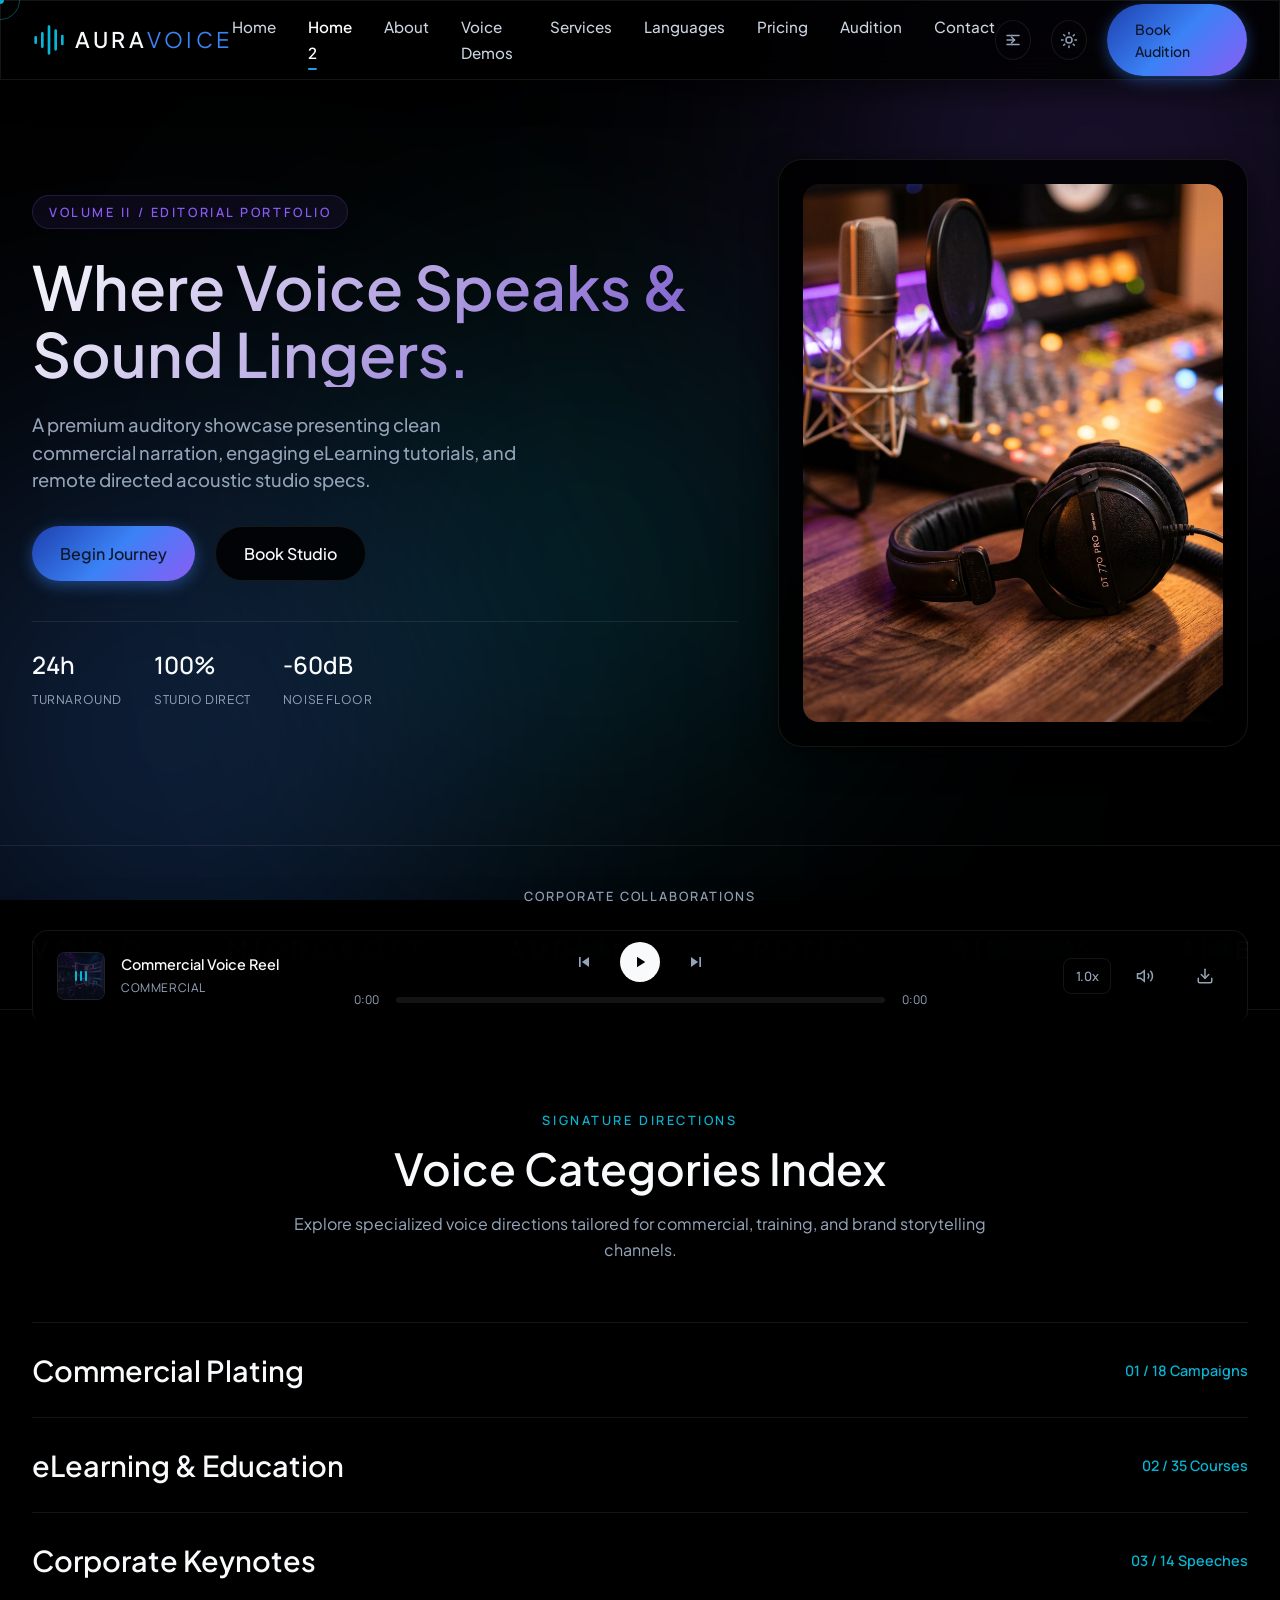
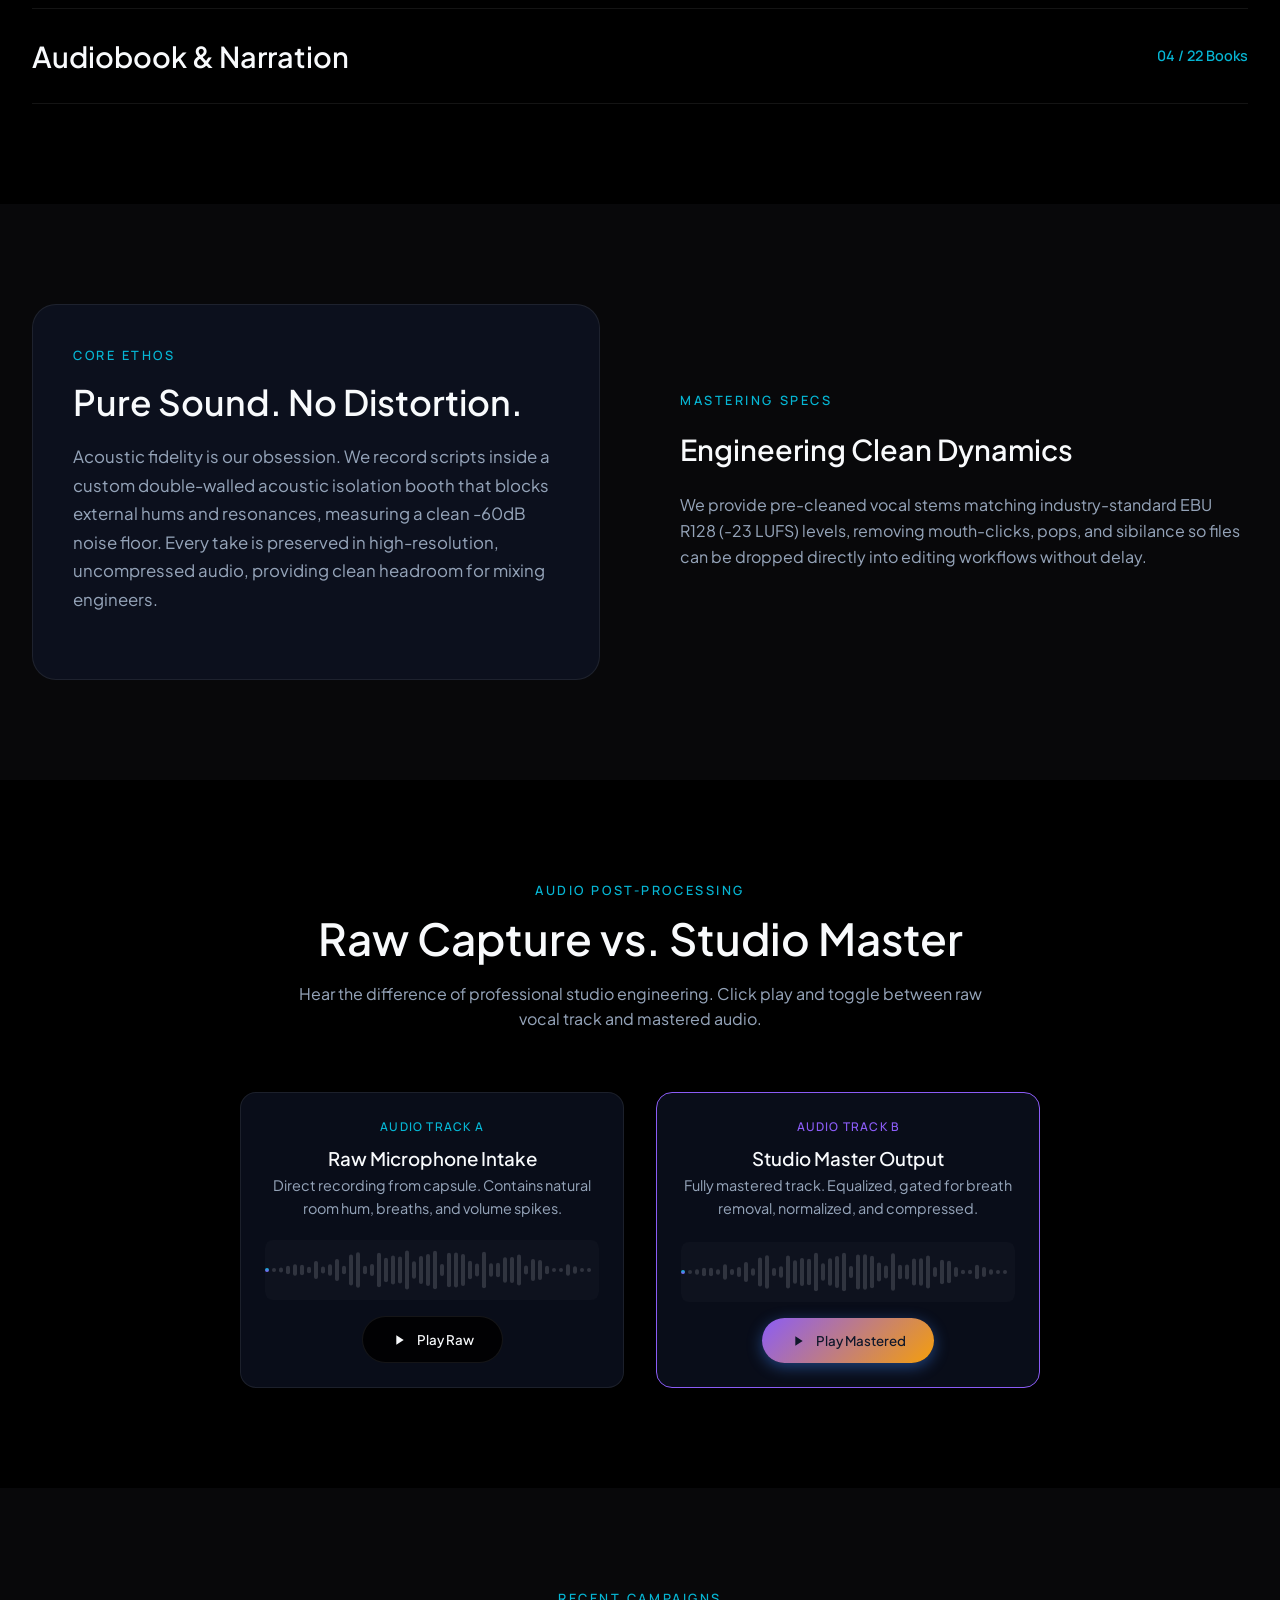
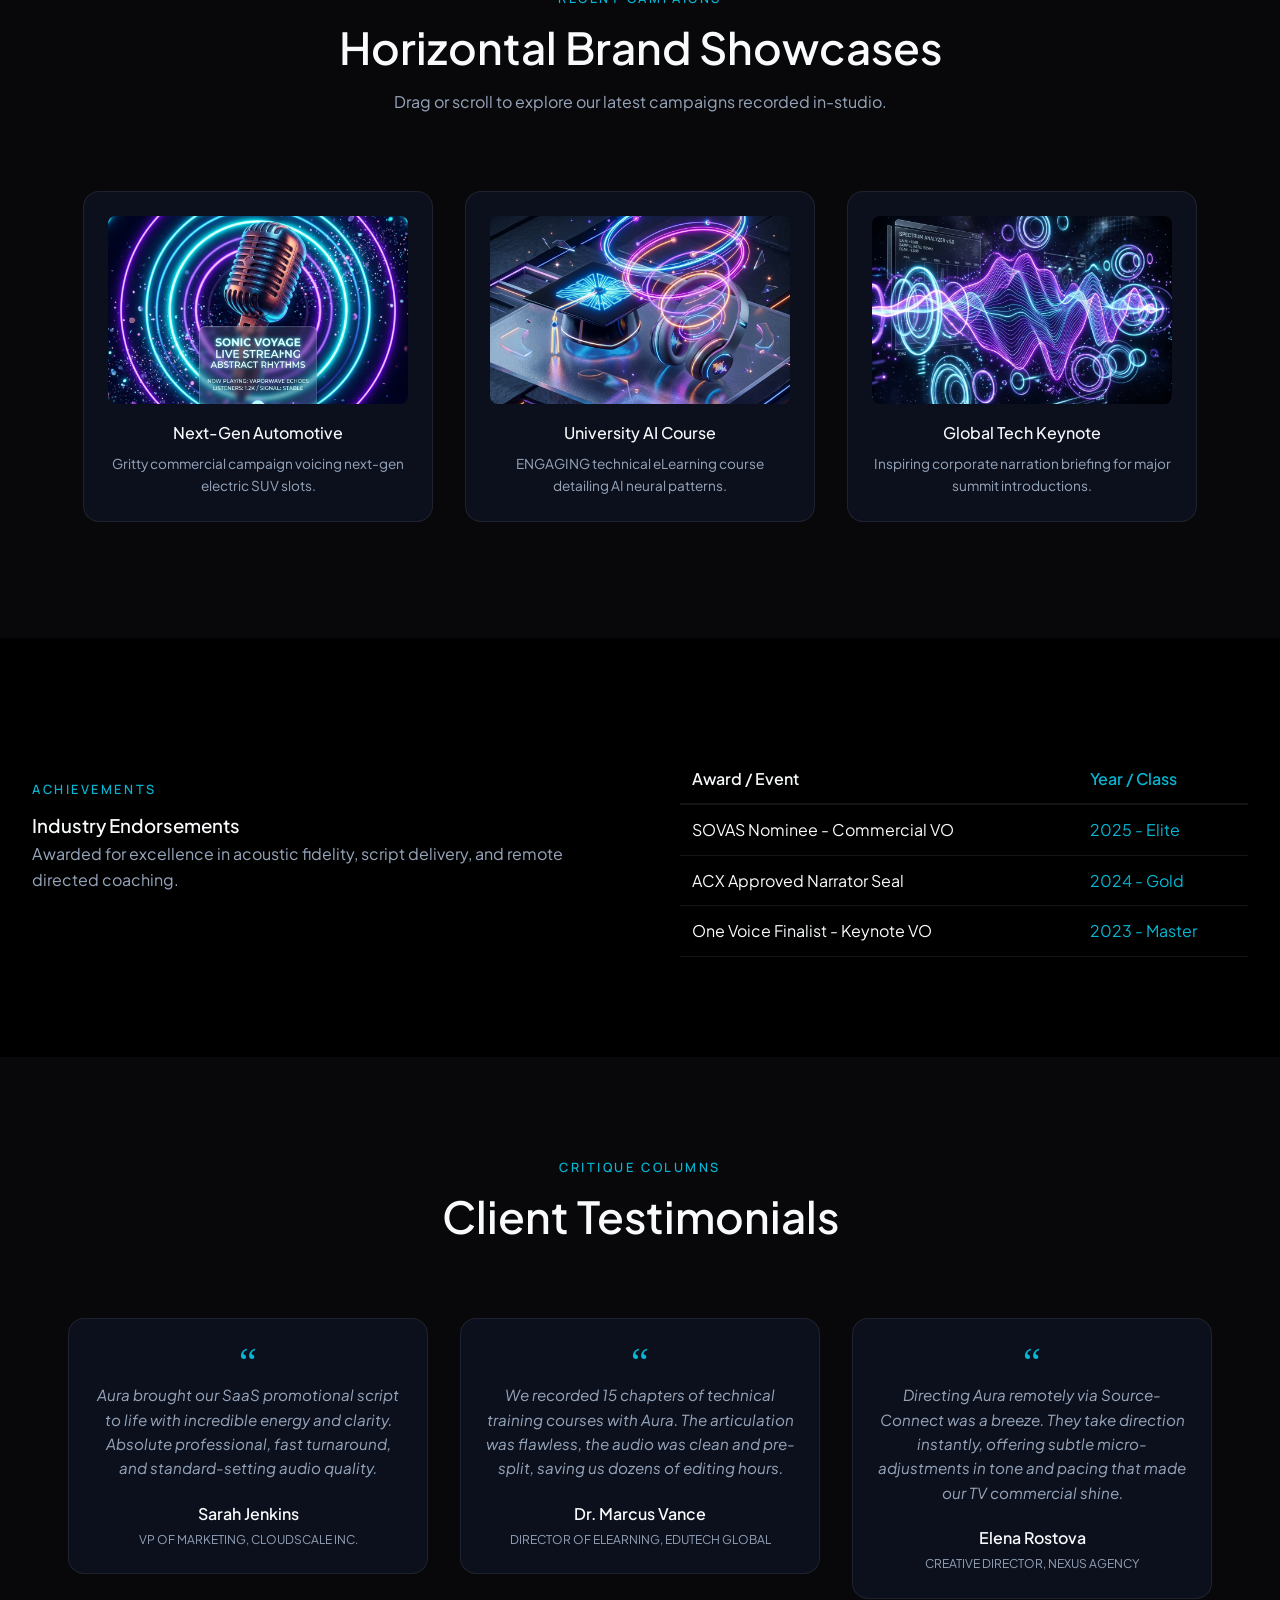
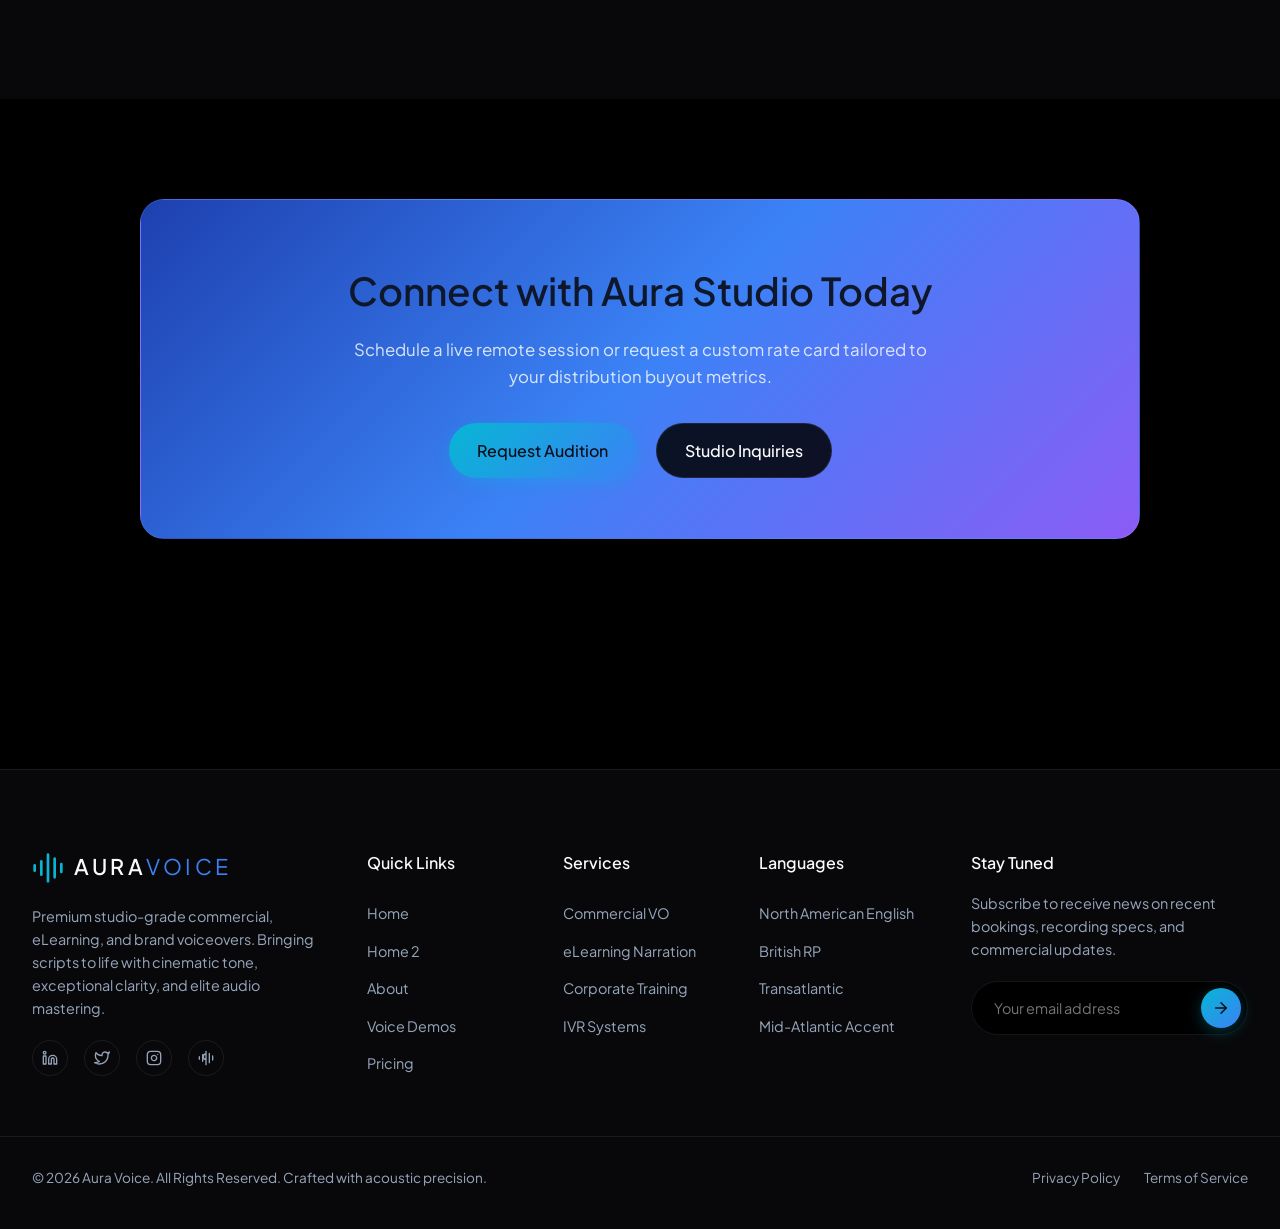
==== home-2.html @ 14d703e7 "Initial commit of Freelance Voiceover Artist website" ====
<!DOCTYPE html>
<html lang="en" data-theme="dark">

<head>
  <meta charset="UTF-8">
  <meta name="viewport" content="width=device-width, initial-scale=1.0">

  <!-- SEO Meta Tags -->
  <title>Aura Voice | Premium Voiceover Artist Portfolio (Commercial & eLearning)</title>
  <link rel="icon" type="image/png" href="favicon.png">
  <meta name="description"
    content="World-class premium voiceover portfolio of Aura Voice. Specializing in Commercial, Corporate Narration, eLearning, IVR, Explainer Videos, and Audiobooks. Studio-quality sound, fast delivery, and multiple accent capabilities.">
  <meta name="keywords"
    content="voiceover artist, commercial voice, elearning narration, corporate voiceover, audiobook reader, IVR voice, brand voice, voice actor, professional recording studio">

  <!-- Open Graph / Facebook -->
  <meta property="og:type" content="website">
  <meta property="og:title" content="Aura Voice | Premium Voiceover Artist Portfolio">
  <meta property="og:description"
    content="Discover world-class, studio-quality commercial and corporate voiceover narration. Fast turnaround, pristine acoustic delivery.">
  <meta property="og:image" content="assets/images/studio_mic.png">

  <!-- Twitter -->
  <meta property="twitter:card" content="summary_large_image">
  <meta property="twitter:title" content="Aura Voice | Premium Voiceover Artist Portfolio">
  <meta property="twitter:description"
    content="Discover world-class, studio-quality commercial and corporate voiceover narration. Fast turnaround, pristine acoustic delivery.">
  <meta property="twitter:image" content="assets/images/studio_mic.png">

  <!-- Google Fonts -->
  <link rel="preconnect" href="https://fonts.googleapis.com">
  <link rel="preconnect" href="https://fonts.gstatic.com" crossorigin>
  <link
    href="https://fonts.googleapis.com/css2?family=Plus+Jakarta+Sans:ital,wght@0,300;0,400;0,500;0,600;1,400&family=Manrope:wght@300;400;500;600&display=swap"
    rel="stylesheet">

  <!-- Stylesheets -->
  <link rel="stylesheet" href="css/main.css">
  <link rel="stylesheet" href="css/components.css">
  <link rel="stylesheet" href="css/views/home.css">
  <link rel="stylesheet" href="css/views/about.css">
  <link rel="stylesheet" href="css/views/demos.css">
  <link rel="stylesheet" href="css/views/services.css">
  <link rel="stylesheet" href="css/views/languages.css">
  <link rel="stylesheet" href="css/views/pricing.css">
  <link rel="stylesheet" href="css/views/audition.css">
  <link rel="stylesheet" href="css/views/contact.css">
</head>

<body>

  <!-- Custom Cursor -->
  <div class="custom-cursor" id="custom-cursor"></div>
  <div class="custom-cursor-glow" id="custom-cursor-glow"></div>

  <!-- Soundwave Loader Screen -->
  <div class="loading-screen" id="loading-screen">
    <div class="loader-content">
      <div class="loader-mic">
        <svg xmlns="http://www.w3.org/2000/svg" viewBox="0 0 24 24" fill="none" stroke="currentColor" stroke-width="1.5"
          stroke-linecap="round" stroke-linejoin="round">
          <path d="M12 2a3 3 0 0 0-3 3v7a3 3 0 0 0 6 0V5a3 3 0 0 0-3-3Z" />
          <path d="M19 10v1a7 7 0 0 1-14 0v-1" />
          <line x1="12" x2="12" y1="19" y2="22" />
        </svg>
      </div>
      <div class="loader-wave">
        <span class="bar"></span>
        <span class="bar"></span>
        <span class="bar"></span>
        <span class="bar"></span>
        <span class="bar"></span>
        <span class="bar"></span>
        <span class="bar"></span>
      </div>
      <p class="loader-text">Aura Voice Production</p>
    </div>
  </div>

  <!-- Background Decorative Aurora Blobs -->
  <div class="bg-blobs">
    <div class="blob blob-1"></div>
    <div class="blob blob-2"></div>
    <div class="blob blob-3"></div>
  </div>

  <!-- Global Header Navigation -->
  <header class="global-header frosted" id="global-header">
    <div class="nav-container">
      <a href="#home" class="brand-logo" id="brand-logo" aria-label="Aura Voice Home">
        <span class="logo-icon">
          <svg viewBox="0 0 24 24" fill="none" stroke="currentColor" stroke-width="2" stroke-linecap="round"
            stroke-linejoin="round">
            <path d="M12 2v20M17 5v14M22 9v6M7 7v10M2 10v4" />
          </svg>
        </span>
        <span class="logo-text">AURA<span>VOICE</span></span>
      </a>

      <!-- Desktop Nav Menu -->
      <nav class="desktop-nav" aria-label="Main Navigation">
        <ul class="nav-list">
          <li><a href="#home" class="nav-link" data-link="home">Home</a></li>
          <li><a href="#home2" class="nav-link active" data-link="home2">Home 2</a></li>
          <li><a href="#about" class="nav-link" data-link="about">About</a></li>
          <li><a href="#demos" class="nav-link" data-link="demos">Voice Demos</a></li>
          <li><a href="#services" class="nav-link" data-link="services">Services</a></li>
          <li><a href="#languages" class="nav-link" data-link="languages">Languages</a></li>
          <li><a href="#pricing" class="nav-link" data-link="pricing">Pricing</a></li>
          <li><a href="#audition" class="nav-link" data-link="audition">Audition</a></li>
          <li><a href="#contact" class="nav-link" data-link="contact">Contact</a></li>
        </ul>
      </nav>

      <!-- Nav Right Controls -->
      <div class="nav-controls">
        <!-- RTL Toggle -->
        <button class="rtl-toggle-btn" id="rtl-toggle-btn" aria-label="Toggle text direction">
          <svg class="rtl-icon-ltr" xmlns="http://www.w3.org/2000/svg" viewBox="0 0 24 24" fill="none" stroke="currentColor" stroke-width="2" stroke-linecap="round" stroke-linejoin="round">
            <path d="M4 6h16M4 12h10M4 18h16" />
            <polyline points="10 8 14 12 10 16" />
          </svg>
          <svg class="rtl-icon-rtl" xmlns="http://www.w3.org/2000/svg" viewBox="0 0 24 24" fill="none" stroke="currentColor" stroke-width="2" stroke-linecap="round" stroke-linejoin="round">
            <path d="M20 6H4M20 12H10M20 18H4" />
            <polyline points="14 8 10 12 14 16" />
          </svg>
        </button>

        <!-- Theme Toggle -->
        <button class="theme-toggle-btn" id="theme-toggle-btn" aria-label="Toggle light and dark mode">
          <svg class="sun-icon" xmlns="http://www.w3.org/2000/svg" viewBox="0 0 24 24" fill="none" stroke="currentColor"
            stroke-width="2" stroke-linecap="round" stroke-linejoin="round">
            <circle cx="12" cy="12" r="4" />
            <path
              d="M12 2v2M12 20v2M4.93 4.93l1.41 1.41M17.66 17.66l1.41 1.41M2 12h2M20 12h2M6.34 17.66l-1.41 1.41M19.07 4.93l-1.41 1.41" />
          </svg>
          <svg class="moon-icon" xmlns="http://www.w3.org/2000/svg" viewBox="0 0 24 24" fill="none"
            stroke="currentColor" stroke-width="2" stroke-linecap="round" stroke-linejoin="round">
            <path d="M12 3a6 6 0 0 0 9 9 9 9 0 1 1-9-9Z" />
          </svg>
        </button>

        <!-- CTA Audition Button -->
        <a href="#audition" class="btn btn-primary btn-nav-cta">Book Audition</a>

        <!-- Hamburger Icon -->
        <button class="hamburger-menu" id="hamburger-menu" aria-label="Open mobile menu" aria-expanded="false"
          aria-controls="mobile-drawer">
          <span class="hamburger-line line-top"></span>
          <span class="hamburger-line line-mid"></span>
          <span class="hamburger-line line-bot"></span>
        </button>
      </div>
    </div>
  </header>

  <!-- Mobile Drawer Menu -->
  <div class="mobile-drawer frosted" id="mobile-drawer" role="dialog" aria-modal="true" aria-label="Mobile Navigation">
    <div class="drawer-header">
      <a href="#home" class="brand-logo mobile-logo">
        <span class="logo-icon">
          <svg viewBox="0 0 24 24" fill="none" stroke="currentColor" stroke-width="2" stroke-linecap="round"
            stroke-linejoin="round">
            <path d="M12 2v20M17 5v14M22 9v6M7 7v10M2 10v4" />
          </svg>
        </span>
        <span class="logo-text">AURA<span>VOICE</span></span>
      </a>
      <button class="drawer-close" id="drawer-close" aria-label="Close mobile menu">
        <svg xmlns="http://www.w3.org/2000/svg" viewBox="0 0 24 24" fill="none" stroke="currentColor" stroke-width="2"
          stroke-linecap="round" stroke-linejoin="round">
          <line x1="18" y1="6" x2="6" y2="18" />
          <line x1="6" y1="6" x2="18" y2="18" />
        </svg>
      </button>
    </div>
    <nav class="mobile-nav" aria-label="Mobile Main Navigation">
      <ul class="mobile-nav-list">
        <li><a href="#home" class="mobile-nav-link" data-link="home">Home</a></li>
        <li><a href="#home2" class="mobile-nav-link active" data-link="home2">Home 2</a></li>
        <li><a href="#about" class="mobile-nav-link" data-link="about">About</a></li>
        <li><a href="#demos" class="mobile-nav-link" data-link="demos">Voice Demos</a></li>
        <li><a href="#services" class="mobile-nav-link" data-link="services">Services</a></li>
        <li><a href="#languages" class="mobile-nav-link" data-link="languages">Languages & Accents</a></li>
        <li><a href="#pricing" class="mobile-nav-link" data-link="pricing">Pricing</a></li>
        <li><a href="#audition" class="mobile-nav-link" data-link="audition">Audition Request</a></li>
        <li><a href="#contact" class="mobile-nav-link" data-link="contact">Contact</a></li>
      </ul>
    </nav>
    <div class="drawer-footer">
      <a href="#audition" class="btn btn-primary w-full text-center">Request Free Audition</a>
      <div class="drawer-socials">
        <a href="#" aria-label="LinkedIn"><svg viewBox="0 0 24 24" fill="none" stroke="currentColor" stroke-width="2"
            class="social-icon">
            <path d="M16 8a6 6 0 0 1 6 6v7h-4v-7a2 2 0 0 0-2-2 2 2 0 0 0-2 2v7h-4v-7a6 6 0 0 1 6-6z" />
            <rect x="2" y="9" width="4" height="12" />
            <circle cx="4" cy="4" r="2" />
          </svg></a>
        <a href="#" aria-label="Twitter"><svg viewBox="0 0 24 24" fill="none" stroke="currentColor" stroke-width="2"
            class="social-icon">
            <path
              d="M23 3a10.9 10.9 0 0 1-3.14 1.53 4.48 4.48 0 0 0-7.86 3v1A10.66 10.66 0 0 1 3 4s-4 9 5 13a11.64 11.64 0 0 1-7 2c9 5 20 0 20-11.5a4.5 4.5 0 0 0-.08-.83A7.72 7.72 0 0 0 23 3z" />
          </svg></a>
        <a href="#" aria-label="Instagram"><svg viewBox="0 0 24 24" fill="none" stroke="currentColor" stroke-width="2"
            class="social-icon">
            <rect x="2" y="2" width="20" height="20" rx="5" ry="5" />
            <path d="M16 11.37A4 4 0 1 1 12.63 8 4 4 0 0 1 16 11.37z" />
            <line x1="17.5" y1="6.5" x2="17.51" y2="6.5" />
          </svg></a>
      </div>
    </div>
  </div>

  <!-- SPA Core Main Container (Views injected here) -->
  <main id="app-view" class="view-transition-container"></main>

  <!-- Global Footer -->
  <footer class="global-footer">
    <div class="footer-container">

      <!-- Footer Brand Info -->
      <div class="footer-brand">
        <a href="#home" class="brand-logo footer-logo">
          <span class="logo-icon">
            <svg viewBox="0 0 24 24" fill="none" stroke="currentColor" stroke-width="2" stroke-linecap="round"
              stroke-linejoin="round">
              <path d="M12 2v20M17 5v14M22 9v6M7 7v10M2 10v4" />
            </svg>
          </span>
          <span class="logo-text">AURA<span>VOICE</span></span>
        </a>
        <p class="footer-desc">Premium studio-grade commercial, eLearning, and brand voiceovers. Bringing scripts to
          life with cinematic tone, exceptional clarity, and elite audio mastering.</p>

        <!-- Socials -->
        <div class="footer-socials">
          <a href="#" aria-label="LinkedIn" class="social-link">
            <svg viewBox="0 0 24 24" fill="none" stroke="currentColor" stroke-width="2" stroke-linecap="round"
              stroke-linejoin="round">
              <path d="M16 8a6 6 0 0 1 6 6v7h-4v-7a2 2 0 0 0-2-2 2 2 0 0 0-2 2v7h-4v-7a6 6 0 0 1 6-6z" />
              <rect x="2" y="9" width="4" height="12" />
              <circle cx="4" cy="4" r="2" />
            </svg>
          </a>
          <a href="#" aria-label="Twitter" class="social-link">
            <svg viewBox="0 0 24 24" fill="none" stroke="currentColor" stroke-width="2" stroke-linecap="round"
              stroke-linejoin="round">
              <path
                d="M23 3a10.9 10.9 0 0 1-3.14 1.53 4.48 4.48 0 0 0-7.86 3v1A10.66 10.66 0 0 1 3 4s-4 9 5 13a11.64 11.64 0 0 1-7 2c9 5 20 0 20-11.5a4.5 4.5 0 0 0-.08-.83A7.72 7.72 0 0 0 23 3z" />
            </svg>
          </a>
          <a href="#" aria-label="Instagram" class="social-link">
            <svg viewBox="0 0 24 24" fill="none" stroke="currentColor" stroke-width="2" stroke-linecap="round"
              stroke-linejoin="round">
              <rect x="2" y="2" width="20" height="20" rx="5" ry="5" />
              <path d="M16 11.37A4 4 0 1 1 12.63 8 4 4 0 0 1 16 11.37z" />
              <line x1="17.5" y1="6.5" x2="17.51" y2="6.5" />
            </svg>
          </a>
          <a href="#" aria-label="SoundCloud" class="social-link">
            <svg viewBox="0 0 24 24" fill="none" stroke="currentColor" stroke-width="2" stroke-linecap="round"
              stroke-linejoin="round">
              <path d="M12 2v20M17 5v14M22 9v6M7 7v10M2 10v4M12 6c-2 0-4 1.5-4 4s2 4 4 4" />
            </svg>
          </a>
        </div>
      </div>

      <!-- Links Grid -->
      <div class="footer-links-grid">
        <div class="footer-col">
          <h3>Quick Links</h3>
          <ul>
            <li><a href="#home">Home</a></li>
            <li><a href="#home2">Home 2</a></li>
            <li><a href="#about">About</a></li>
            <li><a href="#demos">Voice Demos</a></li>
            <li><a href="#pricing">Pricing</a></li>
          </ul>
        </div>
        <div class="footer-col">
          <h3>Services</h3>
          <ul>
            <li><a href="#services">Commercial VO</a></li>
            <li><a href="#services">eLearning Narration</a></li>
            <li><a href="#services">Corporate Training</a></li>
            <li><a href="#services">IVR Systems</a></li>
          </ul>
        </div>
        <div class="footer-col">
          <h3>Languages</h3>
          <ul>
            <li><a href="#languages">North American English</a></li>
            <li><a href="#languages">British RP</a></li>
            <li><a href="#languages">Transatlantic</a></li>
            <li><a href="#languages">Mid-Atlantic Accent</a></li>
          </ul>
        </div>
      </div>

      <!-- Footer Newsletter -->
      <div class="footer-newsletter">
        <h3>Stay Tuned</h3>
        <p>Subscribe to receive news on recent bookings, recording specs, and commercial updates.</p>
        <form class="newsletter-form" id="newsletter-form" novalidate>
          <div class="form-group-inline">
            <input type="email" placeholder="Your email address" aria-label="Email address" required>
            <button type="submit" class="btn btn-accent btn-icon" aria-label="Subscribe">
              <svg viewBox="0 0 24 24" fill="none" stroke="currentColor" stroke-width="2" stroke-linecap="round"
                stroke-linejoin="round" class="btn-arrow">
                <line x1="5" y1="12" x2="19" y2="12" />
                <polyline points="12 5 19 12 12 19" />
              </svg>
            </button>
          </div>
          <span class="validation-message" id="newsletter-validation"></span>
        </form>
      </div>
    </div>

    <!-- Footer Copyright -->
    <div class="footer-bottom">
      <p>&copy; 2026 Aura Voice. All Rights Reserved. Crafted with acoustic precision.</p>
      <div class="footer-bottom-links">
        <a href="#">Privacy Policy</a>
        <a href="#">Terms of Service</a>
      </div>
    </div>
  </footer>

  <!-- Persistent Global Audio Player -->
  <div class="global-audio-player frosted" id="global-audio-player">

    <!-- Left: Track Details -->
    <div class="player-track-info">
      <div class="player-cover">
        <img id="player-track-image" src="assets/images/studio_mic.png" alt="Cover Art">
        <div class="sound-wave-mini playing" id="player-mini-wave">
          <span></span><span></span><span></span>
        </div>
      </div>
      <div class="player-metadata">
        <h4 id="player-track-title">Commercial Voice Reel</h4>
        <p id="player-track-category">Commercial</p>
      </div>
    </div>

    <!-- Center: Playback Controls & Wave Visualizer -->
    <div class="player-controls-container">
      <div class="player-action-buttons">
        <button id="player-btn-prev" class="btn-player-icon" aria-label="Previous Demo">
          <svg viewBox="0 0 24 24" fill="currentColor">
            <path d="M6 6h2v12H6zm3.5 6l8.5 6V6z" />
          </svg>
        </button>
        <button id="player-btn-play" class="btn-player-play" aria-label="Play">
          <svg class="play-svg" viewBox="0 0 24 24" fill="currentColor">
            <path d="M8 5v14l11-7z" />
          </svg>
          <svg class="pause-svg hidden" viewBox="0 0 24 24" fill="currentColor">
            <path d="M6 19h4V5H6v14zm8-14v14h4V5h-4z" />
          </svg>
        </button>
        <button id="player-btn-next" class="btn-player-icon" aria-label="Next Demo">
          <svg viewBox="0 0 24 24" fill="currentColor">
            <path d="M6 18l8.5-6L6 6v12zM16 6v12h2V6h-2z" />
          </svg>
        </button>
      </div>

      <!-- Audio Progress and Real-time Frequency Spectrum Visualizer -->
      <div class="player-progress-area">
        <span class="player-time" id="player-time-current">0:00</span>
        <div class="player-timeline" id="player-timeline">
          <div class="player-progress-bar" id="player-progress-bar">
            <div class="player-progress-handle"></div>
          </div>
          <!-- Canvas Web Audio Spectrum Visualizer background overlay -->
          <canvas class="player-analyzer-canvas" id="player-analyzer-canvas"></canvas>
        </div>
        <span class="player-time" id="player-time-duration">0:00</span>
      </div>
    </div>

    <!-- Right: Options (Speed, Volume, Download) -->
    <div class="player-options-container">

      <!-- Speed selector -->
      <div class="player-speed-control">
        <button id="player-speed-btn" class="player-opt-btn" aria-label="Playback speed">1.0x</button>
        <div class="player-speed-dropdown frosted hidden" id="player-speed-dropdown">
          <button data-speed="0.75">0.75x</button>
          <button data-speed="1.0" class="active">1.0x</button>
          <button data-speed="1.25">1.25x</button>
          <button data-speed="1.5">1.5x</button>
          <button data-speed="2.0">2.0x</button>
        </div>
      </div>

      <!-- Volume -->
      <div class="player-volume-control">
        <button id="player-volume-btn" class="player-opt-btn" aria-label="Mute/Unmute">
          <svg class="vol-icon-high" viewBox="0 0 24 24" fill="none" stroke="currentColor" stroke-width="2">
            <polygon points="11 5 6 9 2 9 2 15 6 15 11 19 11 5" />
            <path d="M19.07 4.93a10 10 0 0 1 0 14.14M15.54 8.46a5 5 0 0 1 0 7.07" />
          </svg>
          <svg class="vol-icon-mute hidden" viewBox="0 0 24 24" fill="none" stroke="currentColor" stroke-width="2">
            <polygon points="11 5 6 9 2 9 2 15 6 15 11 19 11 5" />
            <line x1="23" y1="9" x2="17" y2="15" />
            <line x1="17" y1="9" x2="23" y2="15" />
          </svg>
        </button>
        <div class="player-volume-slider-wrapper">
          <input type="range" id="player-volume-slider" min="0" max="1" step="0.05" value="0.8"
            aria-label="Volume slider">
        </div>
      </div>

      <!-- Download button -->
      <a href="#" id="player-download-btn" class="player-opt-btn" download aria-label="Download current demo">
        <svg viewBox="0 0 24 24" fill="none" stroke="currentColor" stroke-width="2" stroke-linecap="round"
          stroke-linejoin="round">
          <path d="M21 15v4a2 2 0 0 1-2 2H5a2 2 0 0 1-2-2v-4" />
          <polyline points="7 10 12 15 17 10" />
          <line x1="12" y1="15" x2="12" y2="3" />
        </svg>
      </a>
    </div>

  </div>

  <!-- Audio Node (Hidden HTML5 Audio element) -->
  <audio id="global-html5-audio" preload="auto"></audio>

  <!-- Floating Scroll to Top Button -->
  <button class="scroll-top-btn" id="scroll-top-btn" aria-label="Scroll to top">
    <svg xmlns="http://www.w3.org/2000/svg" viewBox="0 0 24 24" fill="none" stroke="currentColor" stroke-width="2.5" stroke-linecap="round" stroke-linejoin="round">
      <polyline points="18 15 12 9 6 15"></polyline>
    </svg>
  </button>

  <!-- Notification Popup (for form submission, actions) -->
  <div class="notification-toast frosted" id="notification-toast">
    <div class="toast-content">
      <div class="toast-icon">
        <svg viewBox="0 0 24 24" fill="none" stroke="currentColor" stroke-width="2">
          <polyline points="20 6 9 17 4 12" />
        </svg>
      </div>
      <p class="toast-message">Success message here</p>
    </div>
  </div>

  <!-- App Core JavaScripts -->
  <script src="js/data.js"></script>
  <script src="js/audio.js"></script>
  <script src="js/views.js"></script>
  <script src="js/router.js"></script>
  <script src="js/app.js"></script>
</body>

</html>
---- css/main.css ----
/* 
  =========================================
  GLOBAL DESIGN SYSTEM & STYLES (css/main.css)
  =========================================
*/

/* --- Theme Variables --- */
:root {
  /* Fonts */
  --font-primary: 'Plus Jakarta Sans', sans-serif;
  --font-secondary: 'Manrope', sans-serif;

  /* Font Weights (Exact limits <= 600) */
  --weight-h1: 580;
  --weight-h2: 560;
  --weight-h3: 540;
  --weight-h4-h6: 500;
  --weight-paragraph: 420;
  --weight-lead: 480;
  --weight-button: 520;
  --weight-nav: 480;
  --weight-bold: 550;

  /* Shared Light Mode Theme */
  --bg-primary: #f8fafc;
  --bg-secondary: #f1f5f9;
  --text-primary: #0f172a;
  --text-secondary: #475569;
  --border-color: rgba(15, 23, 42, 0.08);
  --card-bg: rgba(255, 255, 255, 0.7);
  --glass-bg: rgba(255, 255, 255, 0.75);
  --glass-border: rgba(255, 255, 255, 0.4);
  --glass-shadow: 0 8px 32px 0 rgba(31, 38, 135, 0.06);
  --glow-opacity: 0.15;
  --text-inverse: #f8fafc;

  /* Colors (Harmonious premium HSL/HEX Palette) */
  --primary-midnight: #0b0f19;
  --primary-blue: #3b82f6;
  --primary-purple: #8b5cf6;
  
  --accent-cyan: #06b6d4;
  --accent-yellow: #f59e0b;
  --accent-emerald: #10b981;

  /* Gradients */
  --grad-aurora: linear-gradient(135deg, #0b0f19 0%, #3b82f6 50%, #8b5cf6 100%);
  --grad-electric: linear-gradient(135deg, #06b6d4 0%, #3b82f6 100%);
  --grad-royal: linear-gradient(135deg, #8b5cf6 0%, #f59e0b 100%);
  --grad-emerald: linear-gradient(135deg, #10b981 0%, #06b6d4 100%);
  
  /* Core Dimensions */
  --header-height: 80px;
  --player-height: 90px;
  --radius-sm: 8px;
  --radius-md: 16px;
  --radius-lg: 24px;
  --radius-full: 9999px;
  --transition-smooth: all 0.4s cubic-bezier(0.16, 1, 0.3, 1);
  --transition-bounce: all 0.5s cubic-bezier(0.34, 1.56, 0.64, 1);
}

/* --- Theme Switch Override for Dark Mode --- */
[data-theme="dark"] {
  --bg-primary: #000000;
  --bg-secondary: #08080a;
  --text-primary: #f8fafc;
  --text-secondary: #94a3b8;
  --border-color: rgba(248, 250, 252, 0.08);
  --card-bg: rgba(15, 23, 42, 0.6);
  --glass-bg: rgba(0, 0, 0, 0.85);
  --glass-border: rgba(248, 250, 252, 0.08);
  --glass-shadow: 0 8px 32px 0 rgba(0, 0, 0, 0.6);
  --glow-opacity: 0.25;
  --text-inverse: #0f172a;
  --grad-aurora: linear-gradient(135deg, #1e40af 0%, #3b82f6 50%, #8b5cf6 100%);
}

/* --- Base Reset --- */
*, *::before, *::after {
  box-sizing: border-box;
  margin: 0;
  padding: 0;
}

html {
  scroll-behavior: smooth;
  font-family: var(--font-primary);
  font-size: 16px;
  -webkit-font-smoothing: antialiased;
  -moz-osx-font-smoothing: grayscale;
}

body {
  background-color: var(--bg-primary);
  color: var(--text-primary);
  min-height: 100vh;
  overflow-x: hidden;
  position: relative;
  transition: background-color 0.5s ease, color 0.5s ease;
  line-height: 1.6;
}

/* --- Typography Mapping (Strict weights <= 600) --- */
h1 {
  font-weight: var(--weight-h1);
}
h2 {
  font-weight: var(--weight-h2);
}
h3 {
  font-weight: var(--weight-h3);
}
h4, h5, h6 {
  font-weight: var(--weight-h4-h6);
}
p {
  font-weight: var(--weight-paragraph);
}
.hero-lead, .lead, p.quote {
  font-weight: var(--weight-lead);
}
.btn, button {
  font-weight: var(--weight-button);
}
.nav-link, .mobile-nav-link {
  font-weight: var(--weight-nav);
}
strong, b {
  font-weight: var(--weight-bold);
}


/* --- Scrollbar Customization --- */
::-webkit-scrollbar {
  width: 8px;
}
::-webkit-scrollbar-track {
  background: var(--bg-primary);
}
::-webkit-scrollbar-thumb {
  background: var(--border-color);
  border-radius: var(--radius-full);
}
::-webkit-scrollbar-thumb:hover {
  background: var(--primary-blue);
}

/* --- Custom Cursor --- */
.custom-cursor {
  width: 8px;
  height: 8px;
  background-color: var(--accent-cyan);
  border-radius: 50%;
  position: fixed;
  transform: translate(-50%, -50%);
  pointer-events: none;
  z-index: 99999;
  transition: width 0.2s, height 0.2s, background-color 0.2s;
  mix-blend-mode: difference;
}
.custom-cursor-glow {
  width: 40px;
  height: 40px;
  border: 1px solid rgba(6, 182, 212, 0.4);
  border-radius: 50%;
  position: fixed;
  transform: translate(-50%, -50%);
  pointer-events: none;
  z-index: 99998;
  transition: transform 0.1s ease-out, width 0.3s, height 0.3s, border-color 0.3s;
}

/* Cursor Hover states */
body.cursor-hover .custom-cursor {
  width: 24px;
  height: 24px;
  background-color: var(--primary-purple);
  mix-blend-mode: normal;
  opacity: 0.6;
}
body.cursor-hover .custom-cursor-glow {
  width: 60px;
  height: 60px;
  border-color: rgba(139, 92, 246, 0.6);
}

/* Disable custom cursor on touch devices */
@media (max-width: 1024px) {
  .custom-cursor, .custom-cursor-glow {
    display: none;
  }
}

/* --- Loading Screen --- */
.loading-screen {
  position: fixed;
  top: 0;
  left: 0;
  width: 100%;
  height: 100%;
  background-color: #090a0f;
  z-index: 999999;
  display: flex;
  justify-content: center;
  align-items: center;
  transition: opacity 0.6s ease, transform 0.6s ease;
}
.loading-screen.fade-out {
  opacity: 0;
  pointer-events: none;
  transform: scale(1.05);
}
.loader-content {
  display: flex;
  flex-direction: column;
  align-items: center;
}
.loader-mic {
  width: 60px;
  height: 60px;
  color: var(--accent-cyan);
  margin-bottom: 24px;
  animation: pulse-glow 2s infinite ease-in-out;
}
.loader-mic svg {
  width: 100%;
  height: 100%;
}
.loader-wave {
  display: flex;
  align-items: center;
  gap: 6px;
  height: 40px;
  margin-bottom: 16px;
}
.loader-wave .bar {
  width: 4px;
  height: 8px;
  background: linear-gradient(to top, var(--primary-blue), var(--accent-cyan));
  border-radius: var(--radius-full);
  animation: audio-bounce 1.2s infinite ease-in-out;
}
.loader-wave .bar:nth-child(2) { animation-delay: 0.15s; }
.loader-wave .bar:nth-child(3) { animation-delay: 0.3s; }
.loader-wave .bar:nth-child(4) { animation-delay: 0.45s; }
.loader-wave .bar:nth-child(5) { animation-delay: 0.3s; }
.loader-wave .bar:nth-child(6) { animation-delay: 0.15s; }
.loader-wave .bar:nth-child(7) { animation-delay: 0s; }

.loader-text {
  font-family: var(--font-secondary);
  color: #94a3b8;
  font-size: 0.875rem;
  letter-spacing: 0.3em;
  text-transform: uppercase;
}

/* --- Decorative Aurora Background Blobs --- */
.bg-blobs {
  position: fixed;
  width: 100%;
  height: 100%;
  top: 0;
  left: 0;
  pointer-events: none;
  z-index: -1;
  overflow: hidden;
}
.blob {
  position: absolute;
  border-radius: 50%;
  filter: blur(140px);
  opacity: var(--glow-opacity);
  transition: opacity 0.5s ease;
  mix-blend-mode: screen;
}
.blob-1 {
  width: 500px;
  height: 500px;
  background: var(--primary-purple);
  top: -10%;
  right: -5%;
  animation: float-blob-1 25s infinite alternate ease-in-out;
}
.blob-2 {
  width: 600px;
  height: 600px;
  background: var(--primary-blue);
  bottom: -15%;
  left: -10%;
  animation: float-blob-2 30s infinite alternate ease-in-out;
}
.blob-3 {
  width: 400px;
  height: 400px;
  background: var(--accent-cyan);
  top: 40%;
  left: 30%;
  animation: float-blob-3 20s infinite alternate ease-in-out;
}

/* --- Global Header (Navigation) --- */
.global-header {
  position: fixed;
  top: 0;
  left: 0;
  width: 100%;
  height: var(--header-height);
  z-index: 1000;
  transition: var(--transition-smooth), background-color 0.5s ease;
  border-bottom: 1px solid var(--border-color);
}
.global-header.scrolled {
  height: 70px;
  background-color: var(--glass-bg);
  backdrop-filter: blur(20px);
  -webkit-backdrop-filter: blur(20px);
  box-shadow: var(--glass-shadow);
}
.nav-container {
  max-width: 1400px;
  height: 100%;
  margin: 0 auto;
  padding: 0 32px;
  display: flex;
  justify-content: space-between;
  align-items: center;
}

/* Brand Logo */
.brand-logo {
  display: flex;
  align-items: center;
  gap: 10px;
  text-decoration: none;
  color: var(--text-primary);
  font-family: var(--font-primary);
  font-weight: var(--weight-bold);
  font-size: 1.35rem;
  letter-spacing: 0.15em;
  transition: var(--transition-smooth);
}
.logo-icon {
  width: 32px;
  height: 32px;
  color: var(--accent-cyan);
  display: flex;
  align-items: center;
  justify-content: center;
  transition: var(--transition-bounce);
}
.brand-logo:hover .logo-icon {
  transform: scale(1.1) rotate(5deg);
  color: var(--primary-purple);
}
.logo-text span {
  color: var(--primary-blue);
  font-weight: 400;
}

/* Desktop Links */
.desktop-nav {
  display: flex;
  align-items: center;
}
.nav-list {
  display: flex;
  list-style: none;
  gap: 32px;
}
.nav-link {
  text-decoration: none;
  color: var(--text-secondary);
  font-size: 0.95rem;
  font-weight: var(--weight-nav);
  position: relative;
  padding: 8px 0;
  transition: var(--transition-smooth);
}
.nav-link:hover {
  color: var(--text-primary);
}
.nav-link::after {
  content: '';
  position: absolute;
  bottom: 0;
  left: 0;
  width: 0;
  height: 2px;
  background: var(--grad-electric);
  transition: var(--transition-smooth);
  border-radius: var(--radius-full);
}
.nav-link.active {
  color: var(--primary-blue);
  font-weight: var(--weight-bold);
}
.nav-link.active::after {
  width: 100%;
}

/* Controls */
.nav-controls {
  display: flex;
  align-items: center;
  gap: 20px;
}
.theme-toggle-btn,
.rtl-toggle-btn {
  background: none;
  border: 1px solid var(--border-color);
  color: var(--text-secondary);
  width: 40px;
  height: 40px;
  border-radius: 50%;
  cursor: pointer;
  display: flex;
  align-items: center;
  justify-content: center;
  transition: var(--transition-bounce);
}
.theme-toggle-btn:hover,
.rtl-toggle-btn:hover {
  border-color: var(--primary-blue);
  color: var(--text-primary);
  transform: scale(1.05);
}
.theme-toggle-btn svg,
.rtl-toggle-btn svg {
  width: 18px;
  height: 18px;
}
[data-theme="dark"] .sun-icon { display: block; }
[data-theme="dark"] .moon-icon { display: none; }
[data-theme="light"] .sun-icon { display: none; }
[data-theme="light"] .moon-icon { display: block; }

/* RTL Icon toggles */
[dir="rtl"] .rtl-icon-ltr { display: none; }
[dir="rtl"] .rtl-icon-rtl { display: block; }
[dir="ltr"] .rtl-icon-ltr { display: block; }
[dir="ltr"] .rtl-icon-rtl { display: none; }
:not([dir="rtl"]) .rtl-icon-ltr { display: block; }
:not([dir="rtl"]) .rtl-icon-rtl { display: none; }

/* Dark Mode Navigation Menu Contrasts */
[data-theme="dark"] .nav-link {
  color: #cbd5e1;
}
[data-theme="dark"] .nav-link:hover,
[data-theme="dark"] .nav-link.active {
  color: #ffffff;
}

.btn-nav-cta {
  padding: 10px 20px;
  font-size: 0.875rem;
}

/* Hamburger menu */
.hamburger-menu {
  display: none;
  background: none;
  border: none;
  cursor: pointer;
  width: 30px;
  height: 20px;
  position: relative;
  z-index: 1100;
  flex-direction: column;
  justify-content: space-between;
}
.hamburger-line {
  width: 100%;
  height: 2px;
  background-color: var(--text-primary);
  transition: var(--transition-smooth);
  border-radius: var(--radius-full);
}

/* --- Mobile Nav Drawer --- */
.mobile-drawer {
  position: fixed;
  top: 0;
  right: -100%;
  width: 100%;
  max-width: 400px;
  height: 100vh;
  background-color: var(--glass-bg);
  backdrop-filter: blur(25px);
  -webkit-backdrop-filter: blur(25px);
  border-left: 1px solid var(--glass-border);
  z-index: 9999;
  display: flex;
  flex-direction: column;
  padding: 40px 32px;
  transition: right 0.5s cubic-bezier(0.16, 1, 0.3, 1);
  box-shadow: var(--glass-shadow);
}
.mobile-drawer.open {
  right: 0;
}
.drawer-header {
  display: flex;
  justify-content: space-between;
  align-items: center;
  margin-bottom: 48px;
}
.drawer-close {
  background: none;
  border: none;
  cursor: pointer;
  color: var(--text-primary);
  width: 40px;
  height: 40px;
  display: flex;
  align-items: center;
  justify-content: center;
  border-radius: 50%;
  border: 1px solid var(--border-color);
  transition: var(--transition-bounce);
}
.drawer-close:hover {
  transform: rotate(90deg) scale(1.05);
  border-color: var(--primary-blue);
}
.drawer-close svg {
  width: 20px;
  height: 20px;
}
.mobile-nav {
  margin-bottom: auto;
}
.mobile-nav-list {
  list-style: none;
  display: flex;
  flex-direction: column;
  gap: 24px;
}
.mobile-nav-link {
  text-decoration: none;
  color: var(--text-secondary);
  font-size: 1.25rem;
  font-weight: var(--weight-h4-h6);
  transition: var(--transition-smooth);
  display: inline-block;
}
.mobile-nav-link:hover, .mobile-nav-link.active {
  color: var(--primary-blue);
  transform: translateX(8px);
}
.drawer-footer {
  display: flex;
  flex-direction: column;
  gap: 24px;
}
.drawer-socials {
  display: flex;
  justify-content: center;
  gap: 20px;
}
.drawer-socials a {
  color: var(--text-secondary);
  transition: var(--transition-bounce);
}
.drawer-socials a:hover {
  color: var(--primary-blue);
  transform: translateY(-4px);
}
.drawer-socials svg {
  width: 20px;
  height: 20px;
}

/* --- SPA View Navigation Containers --- */
.view-transition-container {
  min-height: calc(100vh - var(--header-height) - var(--player-height));
  margin-top: var(--header-height);
  padding-bottom: calc(var(--player-height) + 40px);
  position: relative;
  width: 100%;
}
.page-view {
  width: 100%;
  animation: page-fade-in 0.6s cubic-bezier(0.16, 1, 0.3, 1) forwards;
}

/* --- Keyframe Animations --- */
@keyframes page-fade-in {
  from {
    opacity: 0;
    transform: translateY(20px) scale(0.98);
    filter: blur(10px);
  }
  to {
    opacity: 1;
    transform: translateY(0) scale(1);
    filter: blur(0);
  }
}

@keyframes audio-bounce {
  0%, 100% { height: 8px; }
  50% { height: 35px; }
}

@keyframes pulse-glow {
  0%, 100% { opacity: 0.6; filter: drop-shadow(0 0 5px rgba(6, 182, 212, 0.2)); }
  50% { opacity: 1; filter: drop-shadow(0 0 15px rgba(6, 182, 212, 0.6)); }
}

@keyframes float-blob-1 {
  0% { transform: translate(0, 0) scale(1); }
  50% { transform: translate(80px, 40px) scale(1.1); }
  100% { transform: translate(-40px, -60px) scale(0.9); }
}

@keyframes float-blob-2 {
  0% { transform: translate(0, 0) scale(1); }
  50% { transform: translate(-60px, 80px) scale(1.15); }
  100% { transform: translate(50px, -40px) scale(0.9); }
}

@keyframes float-blob-3 {
  0% { transform: translate(0, 0) scale(1); }
  50% { transform: translate(50px, -70px) scale(0.85); }
  100% { transform: translate(-60px, 50px) scale(1.05); }
}

/* Responsive Overrides for Navigation */
@media (max-width: 1024px) {
  .desktop-nav {
    display: none;
  }
  .btn.btn-nav-cta {
    display: none !important;
  }
  .hamburger-menu {
    display: flex;
  }
  .hamburger-menu.open .line-top {
    transform: rotate(45deg) translate(5px, 6px);
  }
  .hamburger-menu.open .line-mid {
    opacity: 0;
  }
  .hamburger-menu.open .line-bot {
    transform: rotate(-45deg) translate(5px, -7px);
  }
  .nav-container {
    padding: 0 24px;
  }
}
---- css/components.css ----
/* 
  =========================================
  REUSABLE COMPONENTS & UTILITIES (css/components.css)
  =========================================
*/

/* --- Glassmorphism & Cards --- */
.frosted {
  background: var(--glass-bg);
  backdrop-filter: blur(16px);
  -webkit-backdrop-filter: blur(16px);
  border: 1px solid var(--glass-border);
  box-shadow: var(--glass-shadow);
}

/* Base Card structure matching strict alignment criteria */
.card-grid {
  display: grid;
  grid-template-columns: repeat(auto-fill, minmax(320px, 1fr));
  gap: 32px;
  justify-content: center;
}
.card-grid-center {
  display: flex;
  flex-wrap: wrap;
  gap: 32px;
  justify-content: center;
}
.card-grid-center > * {
  flex: 0 1 360px;
  width: 100%;
}

.card-grid-featured {
  display: grid;
  grid-template-columns: repeat(3, 1fr);
  gap: 32px;
  justify-content: center;
  width: 100%;
}
@media (max-width: 1024px) {
  .card-grid-featured {
    grid-template-columns: repeat(2, 1fr);
  }
}
@media (max-width: 768px) {
  .card-grid-featured {
    grid-template-columns: 1fr;
  }
}

.card {
  display: flex;
  flex-direction: column;
  height: 100%;
  border-radius: var(--radius-md);
  overflow: hidden;
  transition: var(--transition-bounce), border-color 0.3s ease;
  position: relative;
  background: var(--card-bg);
  border: 1px solid var(--glass-border);
  text-align: center;
  align-items: center;
}

.card:hover {
  transform: translateY(-8px);
  border-color: rgba(6, 182, 212, 0.4);
  box-shadow: 0 20px 40px rgba(0, 0, 0, 0.15);
}

.card-img-wrapper {
  position: relative;
  width: 100%;
  aspect-ratio: 16 / 10;
  overflow: hidden;
  background-color: var(--bg-secondary);
}

.card-img {
  width: 100%;
  height: 100%;
  object-fit: cover;
  transition: transform 0.6s cubic-bezier(0.16, 1, 0.3, 1);
}

.card:hover .card-img {
  transform: scale(1.08);
}

.card-body {
  padding: 24px;
  display: flex;
  flex-direction: column;
  flex-grow: 1; /* Ensures card body expands to fill card height */
  width: 100%;
  text-align: center;
  align-items: center;
}

.card-category {
  font-family: var(--font-secondary);
  font-size: 0.75rem;
  font-weight: var(--weight-bold);
  text-transform: uppercase;
  color: var(--accent-cyan);
  margin-bottom: 8px;
  letter-spacing: 0.1em;
}

.card-title {
  font-family: var(--font-primary);
  font-size: 1.25rem;
  font-weight: var(--weight-h3);
  color: var(--text-primary);
  margin-bottom: 12px;
  line-height: 1.4;
  height: 2.8em; /* Exact line height clamp to prevent layout shifts */
  overflow: hidden;
  display: -webkit-box;
  -webkit-line-clamp: 2;
  -webkit-box-orient: vertical;
}

.card-desc {
  font-size: 0.9rem;
  font-weight: var(--weight-paragraph);
  color: var(--text-secondary);
  margin-bottom: 20px;
  line-height: 1.6;
  flex-grow: 1; /* Pushes the card action block to the bottom, aligning buttons across cards */
}

.card-action {
  margin-top: auto; /* Aligns all buttons at the bottom of the card */
  display: flex;
  align-items: center;
  justify-content: center;
  gap: 16px;
  width: 100%;
}

/* Glass shine overlay */
.card::before {
  content: '';
  position: absolute;
  top: 0;
  left: -100%;
  width: 50%;
  height: 100%;
  background: linear-gradient(to right, rgba(255,255,255,0) 0%, rgba(255,255,255,0.13) 50%, rgba(255,255,255,0) 100%);
  transform: skewX(-25deg);
  transition: 0.75s;
  pointer-events: none;
  z-index: 2;
}
.card:hover::before {
  left: 125%;
}

/* --- Buttons --- */
.btn {
  display: inline-flex;
  align-items: center;
  justify-content: center;
  gap: 10px;
  padding: 14px 28px;
  border-radius: var(--radius-full);
  font-family: var(--font-primary);
  font-weight: var(--weight-button);
  text-decoration: none;
  cursor: pointer;
  transition: var(--transition-bounce);
  position: relative;
  overflow: hidden;
  border: none;
  outline: none;
}

.btn-primary {
  background: var(--grad-aurora);
  color: var(--text-inverse);
  box-shadow: 0 4px 15px rgba(59, 130, 246, 0.3);
}
.btn-primary:hover {
  transform: translateY(-2px) scale(1.02);
  box-shadow: 0 8px 25px rgba(139, 92, 246, 0.45);
}
[data-theme="dark"] .btn-primary {
  box-shadow: 0 4px 15px rgba(59, 130, 246, 0.45);
}
[data-theme="dark"] .btn-primary:hover {
  box-shadow: 0 8px 25px rgba(139, 92, 246, 0.6);
}

.btn-secondary {
  background: var(--glass-bg);
  border: 1px solid var(--glass-border);
  color: var(--text-primary);
}
.btn-secondary:hover {
  background: var(--bg-secondary);
  transform: translateY(-2px);
}

.btn-accent {
  background: var(--grad-electric);
  color: #0b0f19;
  box-shadow: 0 4px 15px rgba(6, 182, 212, 0.3);
}
.btn-accent:hover {
  transform: translateY(-2px) scale(1.02);
  box-shadow: 0 8px 25px rgba(6, 182, 212, 0.5);
}

.btn-outline {
  background: transparent;
  border: 1px solid var(--primary-blue);
  color: var(--text-primary);
}
.btn-outline:hover {
  background: var(--primary-blue);
  color: var(--text-inverse);
  transform: translateY(-2px);
}

.btn-icon {
  width: 44px;
  height: 44px;
  padding: 0;
  border-radius: 50%;
}

.btn-arrow {
  width: 18px;
  height: 18px;
  transition: transform 0.3s ease;
}
.btn:hover .btn-arrow {
  transform: translateX(4px);
}

/* --- Forms & Validation --- */
.form-container {
  background: var(--card-bg);
  border: 1px solid var(--glass-border);
  border-radius: var(--radius-lg);
  padding: 48px;
  box-shadow: var(--glass-shadow);
  max-width: 800px;
  margin: 0 auto;
}

.form-grid {
  display: grid;
  grid-template-columns: 1fr 1fr;
  gap: 24px;
  margin-bottom: 24px;
}

.form-group {
  display: flex;
  flex-direction: column;
  position: relative;
  margin-bottom: 24px;
}
.form-group.col-span-2 {
  grid-column: span 2;
}

.form-label {
  font-size: 0.85rem;
  font-weight: var(--weight-lead);
  color: var(--text-secondary);
  margin-bottom: 8px;
  transition: var(--transition-smooth);
}

.form-input, .form-textarea, .form-select {
  font-family: var(--font-primary);
  font-size: 0.95rem;
  background: rgba(15, 23, 42, 0.03);
  border: 1px solid var(--border-color);
  color: var(--text-primary);
  padding: 14px 20px;
  border-radius: var(--radius-md);
  outline: none;
  transition: var(--transition-smooth);
  width: 100%;
}
[data-theme="dark"] .form-input,
[data-theme="dark"] .form-textarea,
[data-theme="dark"] .form-select {
  background: rgba(248, 250, 252, 0.03);
}

.form-textarea {
  min-height: 140px;
  resize: vertical;
}

.form-input:focus, .form-textarea:focus, .form-select:focus {
  border-color: var(--primary-blue);
  box-shadow: 0 0 0 3px rgba(59, 130, 246, 0.15);
  background: var(--bg-primary);
}

/* File Upload styling */
.file-upload-wrapper {
  border: 2px dashed var(--border-color);
  border-radius: var(--radius-md);
  padding: 24px;
  text-align: center;
  cursor: pointer;
  transition: var(--transition-smooth);
  position: relative;
}
.file-upload-wrapper:hover {
  border-color: var(--primary-blue);
  background: rgba(59, 130, 246, 0.02);
}
.file-upload-input {
  position: absolute;
  top: 0;
  left: 0;
  width: 100%;
  height: 100%;
  opacity: 0;
  cursor: pointer;
}
.file-upload-icon {
  width: 36px;
  height: 36px;
  color: var(--text-secondary);
  margin: 0 auto 12px;
}
.file-upload-text {
  font-size: 0.9rem;
  color: var(--text-secondary);
}
.file-upload-text span {
  color: var(--primary-blue);
  font-weight: var(--weight-bold);
}

/* Float visual validation response */
.form-group.success .form-input {
  border-color: var(--accent-emerald);
}
.form-group.error .form-input, .form-group.error .form-textarea {
  border-color: #ef4444;
  animation: shake 0.4s ease-in-out;
}
.validation-message {
  font-size: 0.75rem;
  color: #ef4444;
  margin-top: 6px;
  opacity: 0;
  transition: opacity 0.3s ease;
  height: 14px;
}
.form-group.error .validation-message {
  opacity: 1;
}

@keyframes shake {
  0%, 100% { transform: translateX(0); }
  20%, 60% { transform: translateX(-6px); }
  40%, 80% { transform: translateX(6px); }
}

/* --- Persistent Bottom Audio Player --- */
.global-audio-player {
  position: fixed;
  bottom: -120px; /* Hidden initially, slides up on play */
  left: 50%;
  transform: translateX(-50%);
  width: calc(100% - 64px);
  max-width: 1300px;
  height: var(--player-height);
  z-index: 1500;
  border-radius: var(--radius-md) var(--radius-md) var(--radius-sm) var(--radius-sm);
  padding: 0 24px;
  display: flex;
  align-items: center;
  justify-content: space-between;
  transition: bottom 0.6s cubic-bezier(0.16, 1, 0.3, 1);
  box-shadow: 0 -10px 40px rgba(0, 0, 0, 0.25);
  border-bottom: none;
}
.global-audio-player.active {
  bottom: 16px;
}

/* Track Info */
.player-track-info {
  display: flex;
  align-items: center;
  gap: 16px;
  width: 25%;
  min-width: 220px;
}
.player-cover {
  width: 48px;
  height: 48px;
  border-radius: var(--radius-sm);
  overflow: hidden;
  position: relative;
  background-color: var(--primary-midnight);
  border: 1px solid var(--glass-border);
}
.player-cover img {
  width: 100%;
  height: 100%;
  object-fit: cover;
}
/* Tiny overlay voice visual waves */
.sound-wave-mini {
  position: absolute;
  top: 0;
  left: 0;
  width: 100%;
  height: 100%;
  background: rgba(11, 15, 25, 0.7);
  display: flex;
  align-items: center;
  justify-content: center;
  gap: 3px;
  opacity: 0;
  transition: opacity 0.3s ease;
}
.sound-wave-mini.playing {
  opacity: 1;
}
.sound-wave-mini span {
  width: 2px;
  height: 10px;
  background: var(--accent-cyan);
  border-radius: var(--radius-full);
}
.sound-wave-mini.playing span {
  animation: audio-bounce-mini 1s infinite alternate ease-in-out;
}
.sound-wave-mini.playing span:nth-child(2) { animation-delay: 0.15s; }
.sound-wave-mini.playing span:nth-child(3) { animation-delay: 0.3s; }

@keyframes audio-bounce-mini {
  0% { height: 4px; }
  100% { height: 18px; }
}

.player-metadata {
  overflow: hidden;
}
.player-metadata h4 {
  font-size: 0.9rem;
  font-weight: var(--weight-bold);
  color: var(--text-primary);
  white-space: nowrap;
  overflow: hidden;
  text-overflow: ellipsis;
  margin-bottom: 2px;
}
.player-metadata p {
  font-size: 0.75rem;
  color: var(--text-secondary);
  text-transform: uppercase;
  font-family: var(--font-secondary);
  letter-spacing: 0.05em;
}

/* Center Controls */
.player-controls-container {
  display: flex;
  flex-direction: column;
  align-items: center;
  gap: 8px;
  width: 50%;
}
.player-action-buttons {
  display: flex;
  align-items: center;
  gap: 20px;
}
.btn-player-icon {
  background: none;
  border: none;
  color: var(--text-secondary);
  cursor: pointer;
  width: 32px;
  height: 32px;
  display: flex;
  align-items: center;
  justify-content: center;
  transition: var(--transition-bounce);
}
.btn-player-icon:hover {
  color: var(--text-primary);
  transform: scale(1.1);
}
.btn-player-icon svg {
  width: 20px;
  height: 20px;
}
.btn-player-play {
  background: var(--text-primary);
  color: var(--bg-primary);
  border: none;
  width: 40px;
  height: 40px;
  border-radius: 50%;
  cursor: pointer;
  display: flex;
  align-items: center;
  justify-content: center;
  transition: var(--transition-bounce);
  box-shadow: 0 4px 10px rgba(0,0,0,0.15);
}
.btn-player-play:hover {
  transform: scale(1.08);
  box-shadow: 0 6px 15px rgba(0,0,0,0.25);
  background: var(--primary-blue);
  color: var(--text-inverse);
}
.btn-player-play svg {
  width: 18px;
  height: 18px;
}
.hidden {
  display: none !important;
}

/* Timeline */
.player-progress-area {
  display: flex;
  align-items: center;
  width: 100%;
  gap: 12px;
}
.player-time {
  font-family: var(--font-secondary);
  font-size: 0.75rem;
  color: var(--text-secondary);
  width: 35px;
  text-align: center;
}
.player-timeline {
  flex-grow: 1;
  height: 6px;
  background: var(--border-color);
  border-radius: var(--radius-full);
  position: relative;
  cursor: pointer;
  transition: height 0.2s ease;
}
.player-timeline:hover {
  height: 8px;
}
.player-progress-bar {
  height: 100%;
  width: 0%;
  background: var(--grad-electric);
  border-radius: var(--radius-full);
  position: relative;
}
.player-progress-handle {
  width: 12px;
  height: 12px;
  border-radius: 50%;
  background: var(--text-primary);
  position: absolute;
  right: -6px;
  top: 50%;
  transform: translateY(-50%) scale(0);
  transition: transform 0.2s ease;
}
.player-timeline:hover .player-progress-handle {
  transform: translateY(-50%) scale(1);
}

/* Overlay Visualizer Canvas inside timeline */
.player-analyzer-canvas {
  position: absolute;
  top: -24px;
  left: 0;
  width: 100%;
  height: 24px;
  pointer-events: none;
  opacity: 0.7;
}

/* Right Options */
.player-options-container {
  display: flex;
  align-items: center;
  justify-content: flex-end;
  gap: 16px;
  width: 25%;
  min-width: 220px;
}
.player-opt-btn {
  background: none;
  border: none;
  color: var(--text-secondary);
  cursor: pointer;
  width: 36px;
  height: 36px;
  display: flex;
  align-items: center;
  justify-content: center;
  border-radius: 50%;
  transition: var(--transition-bounce);
}
.player-opt-btn:hover {
  color: var(--text-primary);
  background: rgba(15, 23, 42, 0.05);
}
[data-theme="dark"] .player-opt-btn:hover {
  background: rgba(248, 250, 252, 0.05);
}
.player-opt-btn svg {
  width: 18px;
  height: 18px;
}

/* Playback Speed controller */
.player-speed-control {
  position: relative;
}
#player-speed-btn {
  font-family: var(--font-secondary);
  font-size: 0.8rem;
  font-weight: var(--weight-bold);
  width: 48px;
  border-radius: var(--radius-sm);
  border: 1px solid var(--border-color);
}
.player-speed-dropdown {
  position: absolute;
  bottom: calc(100% + 12px);
  right: 0;
  width: 80px;
  border-radius: var(--radius-sm);
  overflow: hidden;
  display: flex;
  flex-direction: column;
  box-shadow: var(--glass-shadow);
  z-index: 2000;
}
.player-speed-dropdown button {
  background: none;
  border: none;
  padding: 8px 0;
  font-family: var(--font-secondary);
  font-size: 0.8rem;
  color: var(--text-secondary);
  cursor: pointer;
  transition: var(--transition-smooth);
  width: 100%;
}
.player-speed-dropdown button:hover {
  background: var(--bg-secondary);
  color: var(--text-primary);
}
.player-speed-dropdown button.active {
  color: var(--accent-cyan);
  font-weight: var(--weight-bold);
  background: rgba(6, 182, 212, 0.08);
}

/* Volume Slider wrapper */
.player-volume-control {
  display: flex;
  align-items: center;
  gap: 8px;
}
.player-volume-slider-wrapper {
  width: 0px;
  overflow: hidden;
  transition: width 0.3s ease;
  display: flex;
  align-items: center;
}
.player-volume-control:hover .player-volume-slider-wrapper,
.player-volume-slider-wrapper:focus-within {
  width: 80px;
}
#player-volume-slider {
  width: 100%;
  height: 4px;
  border-radius: var(--radius-full);
  accent-color: var(--text-primary);
  cursor: pointer;
}

/* --- Inline Card Demos Audio Components --- */
.inline-audio-wave {
  width: 100%;
  height: 60px;
  position: relative;
  background: rgba(15, 23, 42, 0.02);
  border-radius: var(--radius-sm);
  overflow: hidden;
  margin-bottom: 16px;
}
[data-theme="dark"] .inline-audio-wave {
  background: rgba(248, 250, 252, 0.02);
}
.canvas-waveform {
  width: 100%;
  height: 100%;
  display: block;
}

/* --- Global Footer Styles --- */
.global-footer {
  background-color: var(--bg-secondary);
  border-top: 1px solid var(--border-color);
  padding: 80px 0 40px;
  margin-top: auto;
}
.footer-container {
  max-width: 1400px;
  margin: 0 auto;
  padding: 0 32px;
  display: grid;
  grid-template-columns: 1.5fr repeat(3, 0.8fr) 1.2fr;
  gap: 48px;
}
.footer-links-grid {
  display: grid;
  grid-template-columns: repeat(3, 1fr);
  gap: 32px;
  grid-column: span 3;
}
.footer-brand {
  display: flex;
  flex-direction: column;
  gap: 20px;
}
.footer-desc {
  font-size: 0.9rem;
  color: var(--text-secondary);
  line-height: 1.6;
}
.footer-socials {
  display: flex;
  gap: 16px;
}
.social-link {
  width: 36px;
  height: 36px;
  border-radius: 50%;
  border: 1px solid var(--border-color);
  color: var(--text-secondary);
  display: flex;
  align-items: center;
  justify-content: center;
  text-decoration: none;
  transition: var(--transition-bounce);
}
.social-link:hover {
  border-color: var(--primary-blue);
  color: var(--primary-blue);
  transform: translateY(-3px);
}
.social-link svg {
  width: 16px;
  height: 16px;
}

.footer-col h3 {
  font-size: 1rem;
  font-weight: var(--weight-h3);
  color: var(--text-primary);
  margin-bottom: 24px;
}
.footer-col ul {
  list-style: none;
  display: flex;
  flex-direction: column;
  gap: 12px;
}
.footer-col ul a {
  text-decoration: none;
  color: var(--text-secondary);
  font-size: 0.9rem;
  font-weight: var(--weight-paragraph);
  position: relative;
  display: inline-block;
  transition: var(--transition-smooth);
}
.footer-col ul a:hover {
  color: var(--primary-blue);
  transform: translateX(4px);
}

.footer-newsletter h3 {
  font-size: 1rem;
  font-weight: var(--weight-h3);
  color: var(--text-primary);
  margin-bottom: 16px;
}
.footer-newsletter p {
  font-size: 0.9rem;
  color: var(--text-secondary);
  margin-bottom: 20px;
}
.form-group-inline {
  display: flex;
  gap: 8px;
  background: var(--bg-primary);
  border: 1px solid var(--border-color);
  padding: 6px;
  border-radius: var(--radius-full);
  transition: var(--transition-smooth);
}
.form-group-inline:focus-within {
  border-color: var(--primary-blue);
}
.form-group-inline input {
  border: none;
  background: none;
  outline: none;
  padding: 10px 16px;
  font-family: var(--font-primary);
  font-size: 0.9rem;
  color: var(--text-primary);
  flex-grow: 1;
}
.form-group-inline button {
  width: 40px;
  height: 40px;
}

.footer-bottom {
  max-width: 1400px;
  margin: 60px auto 0;
  padding: 30px 32px 0;
  border-top: 1px solid var(--border-color);
  display: flex;
  justify-content: space-between;
  align-items: center;
  font-size: 0.85rem;
  color: var(--text-secondary);
}
.footer-bottom-links {
  display: flex;
  gap: 24px;
}
.footer-bottom-links a {
  text-decoration: none;
  color: var(--text-secondary);
  transition: var(--transition-smooth);
}
.footer-bottom-links a:hover {
  color: var(--primary-blue);
}

/* --- Toast Notification Container --- */
.notification-toast {
  position: fixed;
  top: 100px;
  right: -350px;
  width: 320px;
  border-radius: var(--radius-md);
  padding: 16px 20px;
  z-index: 10000;
  transition: right 0.5s cubic-bezier(0.175, 0.885, 0.32, 1.275);
}
.notification-toast.show {
  right: 24px;
}
.toast-content {
  display: flex;
  align-items: center;
  gap: 16px;
}
.toast-icon {
  width: 32px;
  height: 32px;
  border-radius: 50%;
  background: rgba(16, 185, 129, 0.1);
  color: var(--accent-emerald);
  display: flex;
  align-items: center;
  justify-content: center;
}
.toast-icon svg {
  width: 18px;
  height: 18px;
}
.toast-message {
  font-size: 0.85rem;
  font-weight: var(--weight-lead);
  color: var(--text-primary);
}

/* Mobile responsive fixes for footer */
@media (max-width: 1024px) {
  .footer-container {
    grid-template-columns: 1fr 1fr;
  }
  .footer-brand {
    grid-column: span 2;
  }
  .footer-links-grid {
    grid-column: span 2;
  }
  .footer-newsletter {
    grid-column: span 2;
  }
}
@media (max-width: 768px) {
  .footer-container {
    grid-template-columns: 1fr;
    gap: 32px;
  }
  .footer-brand, .footer-newsletter {
    grid-column: span 1;
  }
  .footer-links-grid {
    grid-column: span 1;
    grid-template-columns: 1fr;
    gap: 24px;
  }
  .footer-bottom {
    flex-direction: column;
    gap: 16px;
    text-align: center;
    margin-top: 40px;
  }
  .global-audio-player {
    width: 100%;
    border-radius: 0;
    padding: 0 16px;
  }
  .global-audio-player.active {
    bottom: 0;
  }
  .player-options-container {
    display: none; /* Hide volume/speed options on mobile to prevent overlapping */
  }
  .player-track-info {
    width: 40%;
  }
  .player-controls-container {
    width: 60%;
  }
}

/* --- Floating Scroll to Top Button --- */
.scroll-top-btn {
  position: fixed;
  bottom: 30px;
  right: 30px;
  width: 48px;
  height: 48px;
  border-radius: 50%;
  background: var(--glass-bg);
  backdrop-filter: blur(10px);
  -webkit-backdrop-filter: blur(10px);
  border: 1px solid var(--glass-border);
  color: var(--text-primary);
  cursor: pointer;
  display: flex;
  align-items: center;
  justify-content: center;
  box-shadow: var(--glass-shadow);
  opacity: 0;
  visibility: hidden;
  transition: var(--transition-bounce), opacity 0.3s, visibility 0.3s;
  z-index: 999;
}
.scroll-top-btn:hover {
  transform: translateY(-5px) scale(1.05);
  border-color: var(--primary-blue);
  color: var(--primary-blue);
}
.scroll-top-btn.visible {
  opacity: 1;
  visibility: visible;
}
.scroll-top-btn svg {
  width: 20px;
  height: 20px;
  transition: transform 0.3s ease;
}
.scroll-top-btn:hover svg {
  transform: translateY(-2px);
}
---- css/views/home.css ----
/* 
  =========================================
  HOME VIEW SPECIFIC STYLES (css/views/home.css)
  =========================================
*/

/* Hero Banner */
.hero-banner {
  min-height: calc(90vh - var(--header-height));
  display: flex;
  align-items: center;
  position: relative;
  overflow: hidden;
  padding: 60px 0;
}
.hero-container {
  max-width: 1400px;
  margin: 0 auto;
  padding: 0 32px;
  display: grid;
  grid-template-columns: 1.2fr 0.8fr;
  gap: 60px;
  align-items: center;
  width: 100%;
}
.hero-badge {
  display: inline-block;
  padding: 6px 16px;
  background: rgba(6, 182, 212, 0.08);
  border: 1px solid rgba(6, 182, 212, 0.2);
  color: var(--accent-cyan);
  font-size: 0.8rem;
  font-family: var(--font-secondary);
  font-weight: var(--weight-bold);
  text-transform: uppercase;
  letter-spacing: 0.2em;
  border-radius: var(--radius-full);
  margin-bottom: 24px;
}
.hero-text-content h1 {
  font-size: clamp(2.5rem, 5vw, 4rem);
  font-weight: var(--weight-h1);
  line-height: 1.15;
  color: var(--text-primary);
  margin-bottom: 24px;
  background: linear-gradient(135deg, var(--text-primary) 0%, rgba(139, 92, 246, 0.8) 100%);
  -webkit-background-clip: text;
  -webkit-text-fill-color: transparent;
}
.hero-lead {
  font-size: clamp(1.1rem, 2vw, 1.25rem);
  font-weight: var(--weight-lead);
  color: var(--text-secondary);
  margin-bottom: 40px;
  line-height: 1.5;
}
.hero-ctas {
  display: flex;
  gap: 20px;
}
@media (max-width: 768px) {
  .hero-ctas {
    flex-direction: column;
    align-items: stretch;
    width: 100%;
    gap: 12px;
  }
  .hero-ctas .btn {
    width: 100%;
  }
}

/* Hero Visuals */
.hero-visual-wrapper {
  position: relative;
  display: flex;
  justify-content: center;
}
.hero-glow-card {
  width: 100%;
  max-width: 440px;
  aspect-ratio: 1 / 1.15;
  border-radius: var(--radius-lg);
  padding: 24px;
  position: relative;
  display: flex;
  flex-direction: column;
  justify-content: space-between;
  box-shadow: var(--glass-shadow);
  border: 1px solid var(--glass-border);
}
.hero-studio-img {
  width: 100%;
  height: 70%;
  object-fit: cover;
  border-radius: var(--radius-md);
}
.waveform-float-graphic {
  position: absolute;
  top: 10%;
  right: -10px;
  background: var(--glass-bg);
  backdrop-filter: blur(10px);
  border: 1px solid var(--glass-border);
  padding: 10px 16px;
  border-radius: var(--radius-md);
  box-shadow: var(--glass-shadow);
  display: flex;
  align-items: center;
  gap: 4px;
}
.waveform-float-graphic span {
  width: 3px;
  height: 15px;
  background: var(--accent-cyan);
  border-radius: var(--radius-full);
  animation: audio-bounce-float 1.2s infinite ease-in-out alternate;
}
.waveform-float-graphic span:nth-child(2) { animation-delay: 0.2s; height: 28px;}
.waveform-float-graphic span:nth-child(3) { animation-delay: 0.4s; height: 10px;}
.waveform-float-graphic span:nth-child(4) { animation-delay: 0.6s; height: 35px;}
.waveform-float-graphic span:nth-child(5) { animation-delay: 0.8s; height: 18px;}

@keyframes audio-bounce-float {
  0% { transform: scaleY(0.4); }
  100% { transform: scaleY(1.1); }
}

.hero-mini-player {
  display: flex;
  align-items: center;
  gap: 16px;
  padding: 16px;
  border-radius: var(--radius-md);
  margin-top: 16px;
}
.btn-hero-play {
  width: 44px;
  height: 44px;
  border-radius: 50%;
  border: none;
  background: var(--text-primary);
  color: var(--bg-primary);
  cursor: pointer;
  display: flex;
  align-items: center;
  justify-content: center;
  transition: var(--transition-bounce);
}
.btn-hero-play:hover {
  background: var(--primary-blue);
  color: var(--text-inverse);
  transform: scale(1.05);
}
.btn-hero-play svg {
  width: 18px;
  height: 18px;
}
.hero-mini-player h5 {
  font-size: 0.95rem;
  font-weight: var(--weight-bold);
  color: var(--text-primary);
}
.hero-mini-player p {
  font-size: 0.75rem;
  color: var(--text-secondary);
}

/* Trusted By Brand Marquee */
.trusted-by {
  padding: 40px 0;
  border-top: 1px solid var(--border-color);
  border-bottom: 1px solid var(--border-color);
  background: rgba(15, 23, 42, 0.01);
  overflow: hidden;
}
.section-sub {
  font-family: var(--font-secondary);
  font-size: 0.8rem;
  font-weight: var(--weight-bold);
  text-transform: uppercase;
  letter-spacing: 0.15em;
  color: var(--text-secondary);
  text-align: center;
  margin-bottom: 24px;
}
.logo-marquee {
  width: 100%;
  display: flex;
  overflow: hidden;
}
.logo-track {
  display: flex;
  gap: 80px;
  animation: marquee-scroll 25s infinite linear;
  white-space: nowrap;
}
.logo-track span {
  font-family: var(--font-primary);
  font-size: 1.5rem;
  font-weight: var(--weight-bold);
  letter-spacing: 0.25em;
  color: var(--text-secondary);
  opacity: 0.35;
  transition: opacity 0.3s;
}
.logo-track span:hover {
  opacity: 0.85;
}

@keyframes marquee-scroll {
  from { transform: translateX(0); }
  to { transform: translateX(-50%); }
}

/* Standard Section Headers */
.section-padding {
  padding: 100px 0;
}
.section-alt {
  background-color: var(--bg-secondary);
}
.container-width {
  max-width: 1400px;
  margin: 0 auto;
  padding: 0 32px;
}
.section-header {
  max-width: 700px;
  margin: 0 auto 60px;
  text-align: center;
  display: flex;
  flex-direction: column;
  align-items: center;
}

/* Premium Featured Split Header Layout */
.featured-header-grid {
  display: grid;
  grid-template-columns: 1.1fr 1fr;
  gap: 60px;
  align-items: flex-end;
  margin-bottom: 64px;
}

.featured-header-left {
  display: flex;
  flex-direction: column;
  align-items: flex-start;
}

.accent-badge-premium {
  display: inline-flex;
  align-items: center;
  gap: 8px;
  padding: 6px 14px;
  background: rgba(6, 182, 212, 0.08);
  border: 1px solid rgba(6, 182, 212, 0.2);
  border-radius: var(--radius-full);
  margin-bottom: 20px;
}

.accent-badge-premium .pulse-dot {
  width: 6px;
  height: 6px;
  border-radius: 50%;
  background-color: var(--accent-cyan);
  box-shadow: 0 0 10px var(--accent-cyan);
  animation: accent-pulse-glow 1.8s infinite alternate ease-in-out;
}

.accent-badge-premium .badge-text {
  font-family: var(--font-secondary);
  font-size: 0.75rem;
  font-weight: var(--weight-bold);
  text-transform: uppercase;
  color: var(--accent-cyan);
  letter-spacing: 0.15em;
}

.gradient-title-featured {
  font-size: clamp(2.2rem, 4.5vw, 3rem);
  font-weight: var(--weight-h2);
  line-height: 1.15;
  color: var(--text-primary);
  margin: 0;
  background: linear-gradient(135deg, var(--text-primary) 30%, var(--primary-blue) 75%, var(--primary-purple) 100%);
  -webkit-background-clip: text;
  -webkit-text-fill-color: transparent;
  display: inline-block;
}

.featured-header-right {
  display: flex;
  flex-direction: column;
  gap: 24px;
}

.featured-header-desc {
  font-size: 1.05rem;
  line-height: 1.6;
  color: var(--text-secondary);
  margin: 0;
}

.featured-stats-row {
  display: flex;
  gap: 24px;
}

.stat-pill {
  flex: 1;
  display: flex;
  flex-direction: column;
  align-items: flex-start;
  padding: 12px 20px;
  background: var(--card-bg);
  border: 1px solid var(--glass-border);
  border-radius: var(--radius-md);
  box-shadow: var(--glass-shadow);
  position: relative;
  overflow: hidden;
  transition: transform 0.3s ease, border-color 0.3s ease;
}

.stat-pill::before {
  content: '';
  position: absolute;
  top: 0;
  left: 0;
  width: 3px;
  height: 100%;
  background: var(--grad-electric);
}

.stat-pill:hover {
  transform: translateY(-2px);
  border-color: rgba(6, 182, 212, 0.3);
}

.stat-value {
  font-family: var(--font-secondary);
  font-size: 1.4rem;
  font-weight: var(--weight-bold);
  color: var(--text-primary);
  line-height: 1.2;
}

.stat-label {
  font-size: 0.75rem;
  text-transform: uppercase;
  color: var(--text-secondary);
  letter-spacing: 0.05em;
  margin-top: 4px;
}

@keyframes accent-pulse-glow {
  0% { transform: scale(0.9); opacity: 0.6; }
  100% { transform: scale(1.3); opacity: 1; }
}

/* Responsive premium split header layout */
@media (max-width: 1024px) {
  .featured-header-grid {
    grid-template-columns: 1fr;
    gap: 32px;
    margin-bottom: 48px;
  }
  .featured-header-left, .featured-header-right {
    align-items: center;
    text-align: center;
  }
  .accent-badge-premium {
    align-self: center;
  }
  .stat-pill {
    align-items: center;
  }
  .stat-pill::before {
    top: auto;
    bottom: 0;
    left: 0;
    width: 100%;
    height: 3px;
  }
}
@media (max-width: 480px) {
  .featured-stats-row {
    flex-direction: column;
    gap: 16px;
    width: 100%;
  }
}
.accent-title {
  color: var(--accent-cyan);
  font-family: var(--font-secondary);
  font-size: 0.8rem;
  font-weight: var(--weight-bold);
  text-transform: uppercase;
  letter-spacing: 0.2em;
  display: block;
  margin-bottom: 12px;
}
.section-header h2 {
  font-size: clamp(2rem, 4vw, 2.75rem);
  font-weight: var(--weight-h2);
  color: var(--text-primary);
  line-height: 1.2;
  margin-bottom: 16px;
}
.section-header p {
  color: var(--text-secondary);
  font-weight: var(--weight-paragraph);
}

/* Grid Splits */
.grid-split-2 {
  display: grid;
  grid-template-columns: 1fr 1fr;
  gap: 80px;
  align-items: center;
}
.split-image-wrapper {
  border-radius: var(--radius-lg);
  overflow: hidden;
  box-shadow: var(--glass-shadow);
  border: 1px solid var(--border-color);
  aspect-ratio: 4 / 3;
}
.split-photo {
  width: 100%;
  height: 100%;
  object-fit: cover;
  transition: transform 0.6s cubic-bezier(0.16, 1, 0.3, 1);
}
.split-photo:hover {
  transform: scale(1.03);
}
.split-text-content h2 {
  font-size: clamp(2rem, 3vw, 2.5rem);
  font-weight: var(--weight-h2);
  line-height: 1.25;
  margin-bottom: 24px;
}
.split-text-content p {
  color: var(--text-secondary);
  margin-bottom: 24px;
}

/* Bullet list checkmarks */
.check-list {
  list-style: none;
  display: flex;
  flex-direction: column;
  gap: 16px;
  padding: 0;
  margin: 0;
}
.check-list li {
  position: relative;
  padding-left: 28px;
  font-size: 0.95rem;
  color: var(--text-secondary);
  text-align: left;
}
.check-list li::before {
  content: '✓';
  position: absolute;
  left: 0;
  top: 0;
  color: var(--accent-cyan);
  font-weight: var(--weight-bold);
  font-size: 1.1rem;
  line-height: 1.25;
}

/* RTL override to ensure left alignment and LTR layout order for checklist */
[dir="rtl"] .check-list li,
.rtl .check-list li {
  direction: ltr;
  text-align: left;
}

/* Studio Specs Table */
.studio-table {
  width: 100%;
  border-collapse: collapse;
  margin-top: 16px;
}
.studio-table tr {
  border-bottom: 1px solid var(--border-color);
}

/* Key-value style studio table rules (Home specs & Services delivery) */
.studio-table:not(:has(thead)) {
  table-layout: fixed;
  width: 100%;
}
.studio-table:not(:has(thead)) th {
  width: 35%;
  text-align: left;
  padding: 16px 0;
  font-weight: var(--weight-bold);
  color: var(--text-primary);
  font-size: 0.95rem;
  vertical-align: top;
}
.studio-table:not(:has(thead)) td {
  width: 65%;
  padding: 16px 0;
  color: var(--text-secondary);
  font-size: 0.95rem;
  vertical-align: top;
}

/* Two-column list style studio table rules (Home 2 achievements) */
.studio-table:has(thead) {
  table-layout: fixed;
  width: 100%;
}
.studio-table:has(thead) th,
.studio-table:has(thead) td {
  text-align: left;
  vertical-align: middle;
  padding: 12px;
}
.studio-table:has(thead) th:first-child,
.studio-table:has(thead) td:first-child {
  width: 70%;
}
.studio-table:has(thead) th:last-child,
.studio-table:has(thead) td:last-child {
  width: 30%;
}

/* Responsive studio table styles */
@media (max-width: 1024px) {
  .studio-table:not(:has(thead)) th {
    width: 35%;
    padding: 12px 0;
    font-size: 0.9rem;
  }
  .studio-table:not(:has(thead)) td {
    width: 65%;
    padding: 12px 0;
    font-size: 0.9rem;
  }
  .studio-table:has(thead) th,
  .studio-table:has(thead) td {
    padding: 10px 8px;
    font-size: 0.85rem;
  }
}
@media (max-width: 768px) {
  .studio-table:not(:has(thead)) th {
    width: 40%;
    padding: 10px 0;
    font-size: 0.85rem;
  }
  .studio-table:not(:has(thead)) td {
    width: 60%;
    padding: 10px 0;
    font-size: 0.85rem;
  }
  .studio-table:has(thead) th,
  .studio-table:has(thead) td {
    padding: 8px 6px;
    font-size: 0.8rem;
  }
}
@media (max-width: 480px) {
  .studio-table:not(:has(thead)) th {
    width: 45%;
    padding: 8px 0;
    font-size: 0.8rem;
  }
  .studio-table:not(:has(thead)) td {
    width: 55%;
    padding: 8px 0;
    font-size: 0.8rem;
  }
  .studio-table:has(thead) th,
  .studio-table:has(thead) td {
    padding: 6px 4px;
    font-size: 0.75rem;
  }
}

/* Capabilities Card overrides */
.cap-card {
  transition: var(--transition-bounce);
}
.cap-icon {
  font-size: 2.5rem;
  margin-bottom: 20px;
}
.cap-card h3 {
  font-size: 1.25rem;
  font-weight: var(--weight-h3);
  margin-bottom: 12px;
}
.cap-card p {
  font-size: 0.9rem;
  color: var(--text-secondary);
  line-height: 1.6;
}

/* Awards Section */
.awards-grid {
  display: grid;
  grid-template-columns: 1fr;
  gap: 20px;
  margin-top: 32px;
}
.award-item {
  padding: 20px 24px;
  border-radius: var(--radius-md);
  border: 1px solid var(--glass-border);
}
.award-item h4 {
  font-size: 1.05rem;
  font-weight: var(--weight-bold);
  color: var(--text-primary);
  margin-bottom: 6px;
}
.award-item p {
  font-size: 0.85rem;
  color: var(--text-secondary);
  margin-bottom: 0 !important;
}

/* Testimonials Slider widget styles */
.testimonials-slider-wrapper {
  max-width: 800px;
  margin: 0 auto;
  position: relative;
  overflow: hidden;
}
.testimonials-slider {
  display: flex;
  transition: transform 0.5s ease;
  overflow-x: auto;
  scroll-snap-type: x mandatory;
  scrollbar-width: none; /* Hide scrollbars */
}
.testimonials-slider::-webkit-scrollbar {
  display: none;
}
.testimonial-slide {
  flex: 0 0 100%;
  scroll-snap-align: start;
  padding: 48px;
  border-radius: var(--radius-lg);
  display: flex;
  flex-direction: column;
  align-items: center;
  text-align: center;
  background: var(--card-bg);
  border: 1px solid var(--glass-border);
}
.rating-stars {
  color: var(--accent-yellow);
  font-size: 1.25rem;
  margin-bottom: 24px;
}
.quote {
  font-size: clamp(1.1rem, 2vw, 1.35rem);
  font-weight: var(--weight-lead);
  line-height: 1.6;
  color: var(--text-primary);
  margin-bottom: 28px;
  font-style: italic;
}
.author-info strong {
  display: block;
  font-size: 1rem;
  font-weight: var(--weight-bold);
  color: var(--text-primary);
}
.author-info span {
  font-size: 0.8rem;
  color: var(--text-secondary);
  text-transform: uppercase;
  font-family: var(--font-secondary);
  letter-spacing: 0.05em;
}
.slider-dots {
  display: flex;
  justify-content: center;
  gap: 10px;
  margin-top: 32px;
}
.slider-dots .dot {
  width: 8px;
  height: 8px;
  border-radius: 50%;
  background: var(--border-color);
  cursor: pointer;
  transition: var(--transition-smooth);
}
.slider-dots .dot.active {
  background: var(--primary-blue);
  width: 24px;
}

/* CTA Banner Card */
.cta-banner-card {
  border-radius: var(--radius-lg);
  padding: 60px 48px;
  text-align: center;
  background: linear-gradient(135deg, rgba(139, 92, 246, 0.08) 0%, rgba(6, 182, 212, 0.08) 100%);
  border: 1px solid var(--glass-border);
  box-shadow: var(--glass-shadow);
  max-width: 1000px;
  margin: 0 auto;
}
.cta-banner-card h2 {
  font-size: clamp(1.8rem, 3vw, 2.5rem);
  font-weight: var(--weight-h2);
  margin-bottom: 16px;
  color: var(--text-primary);
}
.cta-banner-card p {
  max-width: 600px;
  margin: 0 auto 32px;
  color: var(--text-secondary);
  font-size: 1.05rem;
}

/* Highlight Glow effect for active playing card */
.card.active-glow {
  border-color: var(--accent-cyan);
  box-shadow: 0 0 25px rgba(6, 182, 212, 0.25);
}

/* Responsive Home overrides */
@media (max-width: 1024px) {
  .hero-container,
  .home2-view .hero-container {
    display: grid !important;
    grid-template-columns: 1fr !important;
    text-align: center;
  }
  .home2-view .hero-stats-mini {
    justify-content: center;
  }
  .hero-badge {
    margin-bottom: 16px;
  }
  .hero-ctas {
    justify-content: center;
  }
  .grid-split-2 {
    grid-template-columns: 1fr;
    gap: 48px;
  }
  .split-image-wrapper {
    order: -1;
  }
  .section-padding {
    padding: 70px 0;
  }
  .testimonial-slide {
    padding: 32px 24px;
  }
}

/* --- Horizontal Brand Scroll Container --- */
.horizontal-scroll-container-flex {
  display: flex;
  gap: 32px;
  overflow-x: auto;
  padding: 16px 32px;
  scrollbar-width: none;
  justify-content: flex-start;
}
.horizontal-scroll-container-flex::-webkit-scrollbar {
  display: none;
}
@media (min-width: 1200px) {
  .horizontal-scroll-container-flex {
    justify-content: center;
    padding: 16px 0;
  }
}
---- css/views/about.css ----
/* 
  =========================================
  ABOUT VIEW SPECIFIC STYLES (css/views/about.css)
  =========================================
*/

/* View Hero base layout */
.view-hero {
  padding: 100px 0 60px;
  background: linear-gradient(135deg, rgba(139, 92, 246, 0.05) 0%, rgba(6, 182, 212, 0.05) 100%);
  border-bottom: 1px solid var(--border-color);
  text-align: center;
}
.view-hero h1 {
  font-size: clamp(2.5rem, 5vw, 3.5rem);
  font-weight: var(--weight-h1);
  color: var(--text-primary);
  line-height: 1.2;
}
.hero-lead-center {
  max-width: 600px;
  margin: 16px auto 0;
  color: var(--text-secondary);
  font-size: 1.1rem;
}

/* Timeline */
.timeline-container {
  position: relative;
  max-width: 1000px;
  margin: 60px auto 0;
  padding: 20px 0;
}
.timeline-line {
  position: absolute;
  left: 50%;
  top: 0;
  width: 2px;
  height: 100%;
  background: var(--border-color);
  transform: translateX(-50%);
}
.timeline-item {
  display: flex;
  justify-content: flex-end;
  position: relative;
  margin-bottom: 40px;
  width: 50%;
}
.timeline-item.right {
  align-self: flex-end;
  justify-content: flex-start;
  margin-left: 50%;
}
.timeline-dot {
  position: absolute;
  right: -6px;
  top: 30px;
  width: 12px;
  height: 12px;
  border-radius: 50%;
  background: var(--accent-cyan);
  box-shadow: 0 0 10px var(--accent-cyan);
  z-index: 5;
}
.timeline-item.right .timeline-dot {
  left: -6px;
}
.timeline-content {
  width: 85%;
  padding: 32px;
  border-radius: var(--radius-md);
  border: 1px solid var(--glass-border);
}
.timeline-year {
  display: inline-block;
  padding: 4px 10px;
  background: rgba(139, 92, 246, 0.1);
  color: var(--primary-purple);
  font-weight: var(--weight-bold);
  font-size: 0.75rem;
  border-radius: var(--radius-sm);
  margin-bottom: 12px;
  font-family: var(--font-secondary);
}
.timeline-content h3 {
  font-size: 1.15rem;
  font-weight: var(--weight-h3);
  margin-bottom: 8px;
}
.timeline-content p {
  font-size: 0.9rem;
  color: var(--text-secondary);
  line-height: 1.6;
}

/* Workflow Steps */
.workflow-steps {
  display: grid;
  grid-template-columns: repeat(4, 1fr);
  gap: 32px;
  margin-top: 60px;
}
.steps-3-cols {
  grid-template-columns: repeat(3, 1fr);
}
@media (max-width: 900px) {
  .steps-3-cols {
    grid-template-columns: repeat(2, 1fr);
  }
}
@media (max-width: 768px) {
  .steps-3-cols {
    grid-template-columns: 1fr;
  }
}
.wf-step {
  display: flex;
  flex-direction: column;
  align-items: center;
  text-align: center;
  position: relative;
}
.wf-num {
  width: 50px;
  height: 50px;
  border-radius: 50%;
  background: var(--grad-electric);
  color: #0b0f19;
  font-weight: var(--weight-bold);
  font-size: 1.25rem;
  display: flex;
  align-items: center;
  justify-content: center;
  margin: 0 0 20px 0;
  box-shadow: 0 4px 15px rgba(6,182,212,0.25);
}
.wf-step h3 {
  font-size: 1.1rem;
  font-weight: var(--weight-h3);
  margin: 0 0 12px 0;
}
.wf-step p {
  font-size: 0.85rem;
  color: var(--text-secondary);
  line-height: 1.6;
  margin: 0;
}

/* FAQs Accordion */
.faq-accordion-wrapper {
  max-width: 800px;
  margin: 60px auto 0;
  display: flex;
  flex-direction: column;
  gap: 16px;
}
.faq-item {
  border-radius: var(--radius-md);
  border: 1px solid var(--glass-border);
  overflow: hidden;
  transition: var(--transition-smooth);
}
.faq-trigger {
  width: 100%;
  background: none;
  border: none;
  padding: 24px;
  display: flex;
  justify-content: space-between;
  align-items: center;
  cursor: pointer;
  color: var(--text-primary);
  font-family: var(--font-primary);
  font-size: 1.05rem;
  font-weight: var(--weight-h3);
  text-align: left;
  outline: none;
}
.faq-icon {
  font-size: 1.25rem;
  color: var(--primary-blue);
  font-weight: 300;
  transition: transform 0.3s;
}
.faq-content {
  max-height: 0;
  overflow: hidden;
  transition: max-height 0.4s cubic-bezier(0.16, 1, 0.3, 1);
}
.faq-content p {
  padding: 0 24px 24px;
  color: var(--text-secondary);
  font-size: 0.9rem;
  line-height: 1.6;
}
.faq-item.active {
  border-color: rgba(59, 130, 246, 0.3);
}

/* Responsive About overrides */
@media (max-width: 900px) {
  .workflow-steps {
    grid-template-columns: repeat(2, 1fr);
    gap: 40px;
  }
}
@media (max-width: 768px) {
  .timeline-container {
    padding-left: 20px;
  }
  .timeline-line {
    left: 20px;
  }
  .timeline-item {
    width: 100%;
    justify-content: flex-start;
    margin-bottom: 32px;
  }
  .timeline-item.right {
    margin-left: 0;
  }
  .timeline-dot {
    left: 14px;
  }
  .timeline-item.right .timeline-dot {
    left: 14px;
  }
  .timeline-content {
    width: calc(100% - 30px);
    margin-left: 30px;
    padding: 20px;
  }
  .workflow-steps {
    grid-template-columns: 1fr;
    gap: 32px;
  }
  .faq-trigger {
    padding: 20px;
    font-size: 0.95rem;
  }
}
---- css/views/demos.css ----
/* 
  =========================================
  DEMOS VIEW SPECIFIC STYLES (css/views/demos.css)
  =========================================
*/

.filter-search-container {
  display: flex;
  flex-direction: column;
  gap: 28px;
  padding: 32px;
  border-radius: var(--radius-lg);
  margin-bottom: 48px;
  border: 1px solid var(--glass-border);
}

/* Search bar styling */
.search-box-wrapper {
  position: relative;
  width: 100%;
}
#demo-search-input {
  width: 100%;
  padding: 16px 24px 16px 52px;
  font-family: var(--font-primary);
  font-size: 1rem;
  color: var(--text-primary);
  background: rgba(15, 23, 42, 0.02);
  border: 1px solid var(--border-color);
  border-radius: var(--radius-md);
  outline: none;
  transition: var(--transition-smooth);
}
[data-theme="dark"] #demo-search-input {
  background: rgba(248, 250, 252, 0.02);
}
#demo-search-input:focus {
  border-color: var(--primary-blue);
  box-shadow: 0 0 0 3px rgba(59, 130, 246, 0.15);
  background: var(--bg-primary);
}
.search-icon {
  position: absolute;
  left: 20px;
  top: 50%;
  transform: translateY(-50%);
  font-size: 1.1rem;
  opacity: 0.6;
  pointer-events: none;
}

/* Filter buttons */
.category-filters-wrapper {
  display: flex;
  flex-wrap: wrap;
  gap: 12px;
}
.filter-btn {
  background: var(--bg-primary);
  border: 1px solid var(--border-color);
  color: var(--text-secondary);
  font-family: var(--font-primary);
  font-size: 0.85rem;
  font-weight: var(--weight-nav);
  padding: 10px 20px;
  border-radius: var(--radius-full);
  cursor: pointer;
  transition: var(--transition-bounce);
}
.filter-btn:hover {
  border-color: var(--primary-blue);
  color: var(--text-primary);
}
.filter-btn.active {
  background: var(--grad-electric);
  border-color: transparent;
  color: #0b0f19;
  font-weight: var(--weight-bold);
  box-shadow: 0 4px 12px rgba(6, 182, 212, 0.25);
}

/* Demo Cards grid configuration */
.demos-list-grid {
  display: flex;
  flex-wrap: wrap;
  gap: 32px;
  justify-content: center;
  transition: all 0.5s ease;
}
.demos-list-grid > .demo-list-card {
  flex: 0 1 360px;
  width: 100%;
}

/* Hide cards animation */
.demo-list-card {
  transition: opacity 0.4s ease, transform 0.4s ease;
}
.demo-list-card.hidden {
  display: none !important;
  opacity: 0;
  transform: scale(0.95);
}

/* Fixed card title heights */
.card-title-fixed {
  font-family: var(--font-primary);
  font-size: 1.2rem;
  font-weight: var(--weight-h3);
  color: var(--text-primary);
  margin-bottom: 8px;
  line-height: 1.35;
  height: 1.35em; /* Lock to single line */
  overflow: hidden;
  text-overflow: ellipsis;
  white-space: nowrap;
}

.demo-duration-badge {
  font-family: var(--font-secondary);
  font-size: 0.75rem;
  font-weight: var(--weight-bold);
  padding: 4px 10px;
  background: var(--border-color);
  color: var(--text-secondary);
  border-radius: var(--radius-sm);
}

/* Responsive tweaks */
@media (max-width: 768px) {
  .filter-search-container {
    padding: 20px;
  }
  .demos-list-grid {
    grid-template-columns: 1fr;
  }
}
---- css/views/services.css ----
/* 
  =========================================
  SERVICES VIEW SPECIFIC STYLES (css/views/services.css)
  =========================================
*/

/* Service Card override to match identical heights and button alignment rules */
.service-card {
  height: 100%;
}

/* Industries Grid */
.industries-grid {
  display: grid;
  grid-template-columns: repeat(3, 1fr);
  gap: 24px;
  margin-top: 48px;
}
.ind-item {
  padding: 24px;
  border-radius: var(--radius-md);
  border: 1px solid var(--glass-border);
  text-align: center;
  font-family: var(--font-primary);
  font-weight: var(--weight-bold);
  color: var(--text-primary);
  font-size: 1.05rem;
  transition: var(--transition-bounce);
}
.ind-item:hover {
  transform: scale(1.05);
  border-color: var(--primary-blue);
  box-shadow: var(--glass-shadow);
}

/* Horizontal Process Timeline */
.process-timeline-flex {
  display: grid;
  grid-template-columns: repeat(4, 1fr);
  gap: 32px;
  margin-top: 60px;
  position: relative;
}
.proc-step {
  display: flex;
  flex-direction: column;
  align-items: center;
  text-align: center;
  position: relative;
  z-index: 2;
}
.proc-circle {
  width: 50px;
  height: 50px;
  border-radius: 50%;
  background: var(--bg-primary);
  border: 2px solid var(--primary-blue);
  color: var(--primary-blue);
  font-weight: var(--weight-bold);
  font-size: 1.25rem;
  display: flex;
  align-items: center;
  justify-content: center;
  margin: 0 0 24px 0;
  transition: var(--transition-bounce);
}
.proc-step:hover .proc-circle {
  background: var(--grad-electric);
  color: #0b0f19;
  border-color: transparent;
  box-shadow: 0 4px 15px rgba(6,182,212,0.3);
}
.proc-step h4 {
  font-size: 1.1rem;
  font-weight: var(--weight-h3);
  margin: 0 0 12px 0;
  color: var(--text-primary);
}
.proc-step p {
  font-size: 0.85rem;
  color: var(--text-secondary);
  line-height: 1.6;
  margin: 0;
}

/* Connecting line for steps */
.process-timeline-flex::before {
  content: '';
  position: absolute;
  top: 25px;
  left: 10%;
  width: 80%;
  height: 2px;
  background: var(--border-color);
  z-index: 1;
}

/* Responsive tweaks */
@media (max-width: 1024px) {
  .industries-grid {
    grid-template-columns: repeat(2, 1fr);
  }
  .process-timeline-flex {
    grid-template-columns: repeat(2, 1fr);
    gap: 48px;
  }
  .process-timeline-flex::before {
    display: none; /* Hide linear connector on wrapped grids */
  }
}
@media (max-width: 600px) {
  .industries-grid {
    grid-template-columns: 1fr;
  }
  .process-timeline-flex {
    grid-template-columns: 1fr;
    gap: 32px;
  }
}
---- css/views/languages.css ----
/* 
  =========================================
  LANGUAGES VIEW SPECIFIC STYLES (css/views/languages.css)
  =========================================
*/

/* Language status badges */
.lang-badge {
  font-family: var(--font-secondary);
  font-size: 0.7rem;
  font-weight: var(--weight-bold);
  text-transform: uppercase;
  padding: 4px 10px;
  border-radius: var(--radius-sm);
  letter-spacing: 0.05em;
}
.badge-native {
  background: rgba(16, 185, 129, 0.1);
  color: var(--accent-emerald);
  border: 1px solid rgba(16, 185, 129, 0.2);
}
.badge-fluent {
  background: rgba(59, 130, 246, 0.1);
  color: var(--primary-blue);
  border: 1px solid rgba(59, 130, 246, 0.2);
}

/* Accents breakdown grid */
.accents-showcase-grid {
  display: grid;
  grid-template-columns: repeat(3, 1fr);
  gap: 32px;
  margin-top: 48px;
}
.accent-detail-card {
  padding: 32px;
  border-radius: var(--radius-md);
  border: 1px solid var(--glass-border);
  text-align: center;
  display: flex;
  flex-direction: column;
  align-items: center;
}
.accent-detail-card h3 {
  font-size: 1.25rem;
  font-weight: var(--weight-h3);
  color: var(--text-primary);
  margin-bottom: 12px;
}
.accent-detail-card p {
  font-size: 0.9rem;
  color: var(--text-secondary);
  line-height: 1.6;
}

/* Responsive language details */
@media (max-width: 900px) {
  .accents-showcase-grid {
    grid-template-columns: repeat(2, 1fr);
  }
}
@media (max-width: 600px) {
  .accents-showcase-grid {
    grid-template-columns: 1fr;
  }
}
---- css/views/pricing.css ----
/* 
  =========================================
  PRICING VIEW SPECIFIC STYLES (css/views/pricing.css)
  =========================================
*/

/* Pricing grid matching 4-column cards */
.pricing-cards-grid {
  display: grid;
  grid-template-columns: repeat(auto-fill, minmax(280px, 1fr));
  gap: 32px;
  margin-bottom: 80px;
}

/* Plan card popularity highlight card rules */
.pricing-card {
  height: 100%;
  overflow: visible !important;
}
.pricing-card.popular {
  border-color: var(--primary-purple);
  box-shadow: 0 15px 30px rgba(139, 92, 246, 0.15);
}
.popular-tag {
  position: absolute;
  top: 0;
  left: 50%;
  transform: translate(-50%, -50%);
  background: var(--grad-royal);
  color: #0b0f19;
  font-family: var(--font-secondary);
  font-size: 0.7rem;
  font-weight: var(--weight-bold);
  padding: 6px 16px;
  border-radius: var(--radius-full);
  letter-spacing: 0.1em;
  z-index: 10;
}

.pricing-pkg-title {
  font-size: 1.4rem;
  font-weight: var(--weight-h2);
  color: var(--text-primary);
  margin-bottom: 16px;
}
.price-value-wrapper {
  margin-bottom: 24px;
  display: flex;
  align-items: baseline;
  justify-content: center;
  gap: 6px;
}
.price-amount {
  font-size: 2.75rem;
  font-weight: var(--weight-h1);
  color: var(--text-primary);
  line-height: 1;
}
.price-period {
  font-size: 0.85rem;
  color: var(--text-secondary);
  font-family: var(--font-secondary);
}

.pricing-features-list {
  list-style: none;
  display: flex;
  flex-direction: column;
  gap: 12px;
  flex-grow: 1; /* Pushes the button to the bottom */
  padding: 0;
  margin: 0;
}
.pricing-features-list li {
  font-size: 0.875rem;
  color: var(--text-secondary);
  display: flex;
  gap: 10px;
  align-items: center;
  justify-content: center;
  text-align: center;
}
.pricing-features-list li span {
  color: var(--accent-cyan);
  font-weight: var(--weight-bold);
  flex-shrink: 0;
}

/* RTL override to ensure left alignment and LTR layout order for pricing checklist */
[dir="rtl"] .pricing-features-list li,
.rtl .pricing-features-list li {
  direction: ltr;
  text-align: center;
}

/* Comparison Table section */
.pricing-comparison-section {
  margin-top: 100px;
}
.pricing-comparison-section h2 {
  text-align: center;
  font-size: 1.75rem;
  margin-bottom: 40px;
  font-weight: var(--weight-h2);
}
.comparison-table-wrapper {
  overflow-x: auto;
  border-radius: var(--radius-lg);
  border: 1px solid var(--glass-border);
}
.comparison-table {
  width: 100%;
  border-collapse: collapse;
  text-align: left;
}
.comparison-table th, .comparison-table td {
  padding: 20px 24px;
  border-bottom: 1px solid var(--border-color);
  font-size: 0.9rem;
  text-align: left;
  vertical-align: middle;
}
.comparison-table th {
  background-color: rgba(15, 23, 42, 0.02);
  font-weight: var(--weight-bold);
  color: var(--text-primary);
}
[data-theme="dark"] .comparison-table th {
  background-color: rgba(248, 250, 252, 0.02);
}
.comparison-table td {
  color: var(--text-secondary);
}
.comparison-table tbody tr:last-child th,
.comparison-table tbody tr:last-child td {
  border-bottom: none;
}
.comparison-table tbody tr:hover {
  background-color: rgba(15, 23, 42, 0.01);
}
[data-theme="dark"] .comparison-table tbody tr:hover {
  background-color: rgba(248, 250, 252, 0.01);
}

/* Table responsiveness for 1024p view, tab view, and mobile view (Category B) */
@media (max-width: 1024px) {
  .comparison-table {
    table-layout: fixed;
    width: 100%;
  }
  .comparison-table th:first-child, .comparison-table td:first-child {
    width: 28%;
  }
  .comparison-table th:not(:first-child), .comparison-table td:not(:first-child) {
    width: 18%;
  }
  .comparison-table th, .comparison-table td {
    padding: 16px 12px;
    font-size: 0.85rem;
  }
}
@media (max-width: 768px) {
  .comparison-table {
    table-layout: fixed;
    width: 100%;
  }
  .comparison-table th:first-child, .comparison-table td:first-child {
    width: 32%;
  }
  .comparison-table th:not(:first-child), .comparison-table td:not(:first-child) {
    width: 17%;
  }
  .comparison-table th, .comparison-table td {
    padding: 12px 8px;
    font-size: 0.75rem;
  }
}
@media (max-width: 480px) {
  .comparison-table {
    table-layout: fixed;
    width: 100%;
  }
  .comparison-table th:first-child, .comparison-table td:first-child {
    width: 36%;
  }
  .comparison-table th:not(:first-child), .comparison-table td:not(:first-child) {
    width: 16%;
  }
  .comparison-table th, .comparison-table td {
    padding: 10px 4px;
    font-size: 0.65rem;
  }
}
---- css/views/audition.css ----
/* 
  =========================================
  AUDITION VIEW SPECIFIC STYLES (css/views/audition.css)
  =========================================
*/

/* Submit wrapper button alignments */
.form-submit-wrapper {
  margin-top: 32px;
}

/* Make forms responsive to smaller devices */
@media (max-width: 600px) {
  .form-grid {
    grid-template-columns: 1fr;
    gap: 16px;
  }
  .form-group.col-span-2 {
    grid-column: span 1;
  }
  .form-container {
    padding: 24px;
  }
}
---- css/views/contact.css ----
/* 
  =========================================
  CONTACT VIEW SPECIFIC STYLES (css/views/contact.css)
  =========================================
*/

/* Split grid layout */
.contact-grid-split {
  display: grid;
  grid-template-columns: 0.9fr 1.1fr;
  gap: 48px;
  align-items: start;
}

/* Connection channels panel */
.contact-details-panel {
  padding: 48px;
  border-radius: var(--radius-lg);
  border: 1px solid var(--glass-border);
  height: 100%;
  display: flex;
  flex-direction: column;
  justify-content: space-between;
}
.contact-details-panel h2 {
  font-size: 1.75rem;
  font-weight: var(--weight-h2);
  margin-bottom: 12px;
}
.contact-details-panel p {
  color: var(--text-secondary);
  font-size: 0.95rem;
  margin-bottom: 32px;
}

/* Info icons list */
.contact-info-list {
  display: flex;
  flex-direction: column;
  gap: 28px;
  margin-bottom: 40px;
}
.contact-info-item {
  display: flex;
  gap: 20px;
  align-items: flex-start;
  justify-content: flex-start;
}
.ci-icon {
  width: 44px;
  height: 44px;
  border-radius: 50%;
  background: var(--border-color);
  display: flex;
  align-items: center;
  justify-content: center;
  font-size: 1.25rem;
  flex-shrink: 0;
}
.contact-info-item > div {
  display: flex;
  flex-direction: column;
  align-items: flex-start;
  justify-content: flex-start;
}
.contact-info-item h4 {
  font-size: 0.95rem;
  font-weight: var(--weight-bold);
  color: var(--text-primary);
  margin: 0 0 4px 0;
  text-align: left;
}
.contact-info-item p {
  font-size: 0.9rem;
  color: var(--text-secondary);
  margin: 0;
  text-align: left;
}
.contact-info-item a {
  text-decoration: none;
  color: var(--primary-blue);
  font-weight: var(--weight-bold);
  transition: var(--transition-smooth);
}
.contact-info-item a:hover {
  color: var(--primary-purple);
}

/* Canvas location grid map */
.studio-map-container {
  width: 100%;
  height: 200px;
  border-radius: var(--radius-md);
  overflow: hidden;
  position: relative;
  border: 1px solid var(--border-color);
}
.studio-vector-map {
  width: 100%;
  height: 100%;
  display: block;
}
.map-overlay-card {
  position: absolute;
  top: 16px;
  left: 16px;
  padding: 10px 16px;
  border-radius: var(--radius-sm);
  z-index: 10;
  max-width: calc(100% - 32px);
}
.map-overlay-card h4 {
  font-size: 0.8rem;
  font-weight: var(--weight-bold);
  color: var(--text-primary);
  margin-bottom: 2px;
}
.map-overlay-card p {
  font-size: 0.7rem;
  color: var(--text-secondary);
  margin-bottom: 0 !important;
}

/* Responsive tweaks */
@media (max-width: 1024px) {
  .contact-grid-split {
    grid-template-columns: 1fr;
    gap: 40px;
  }
  .contact-details-panel {
    padding: 32px;
  }
}
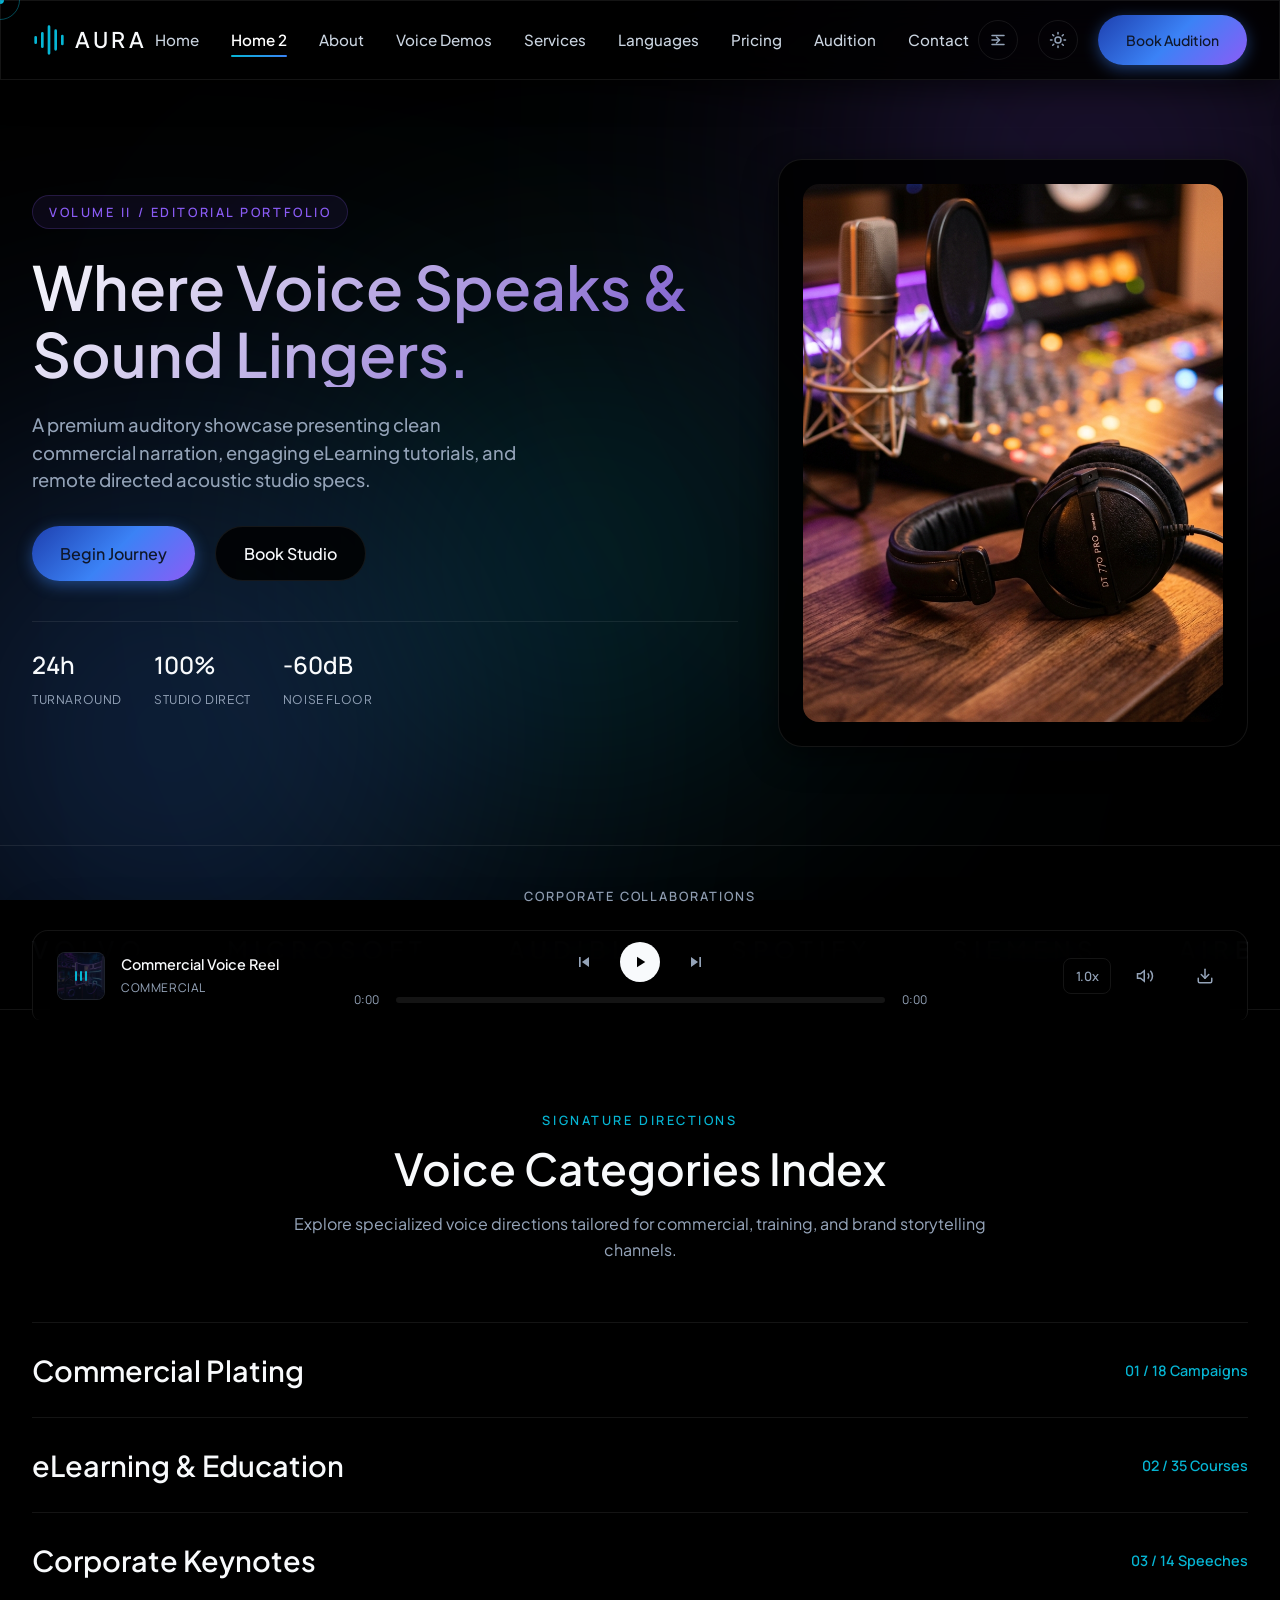
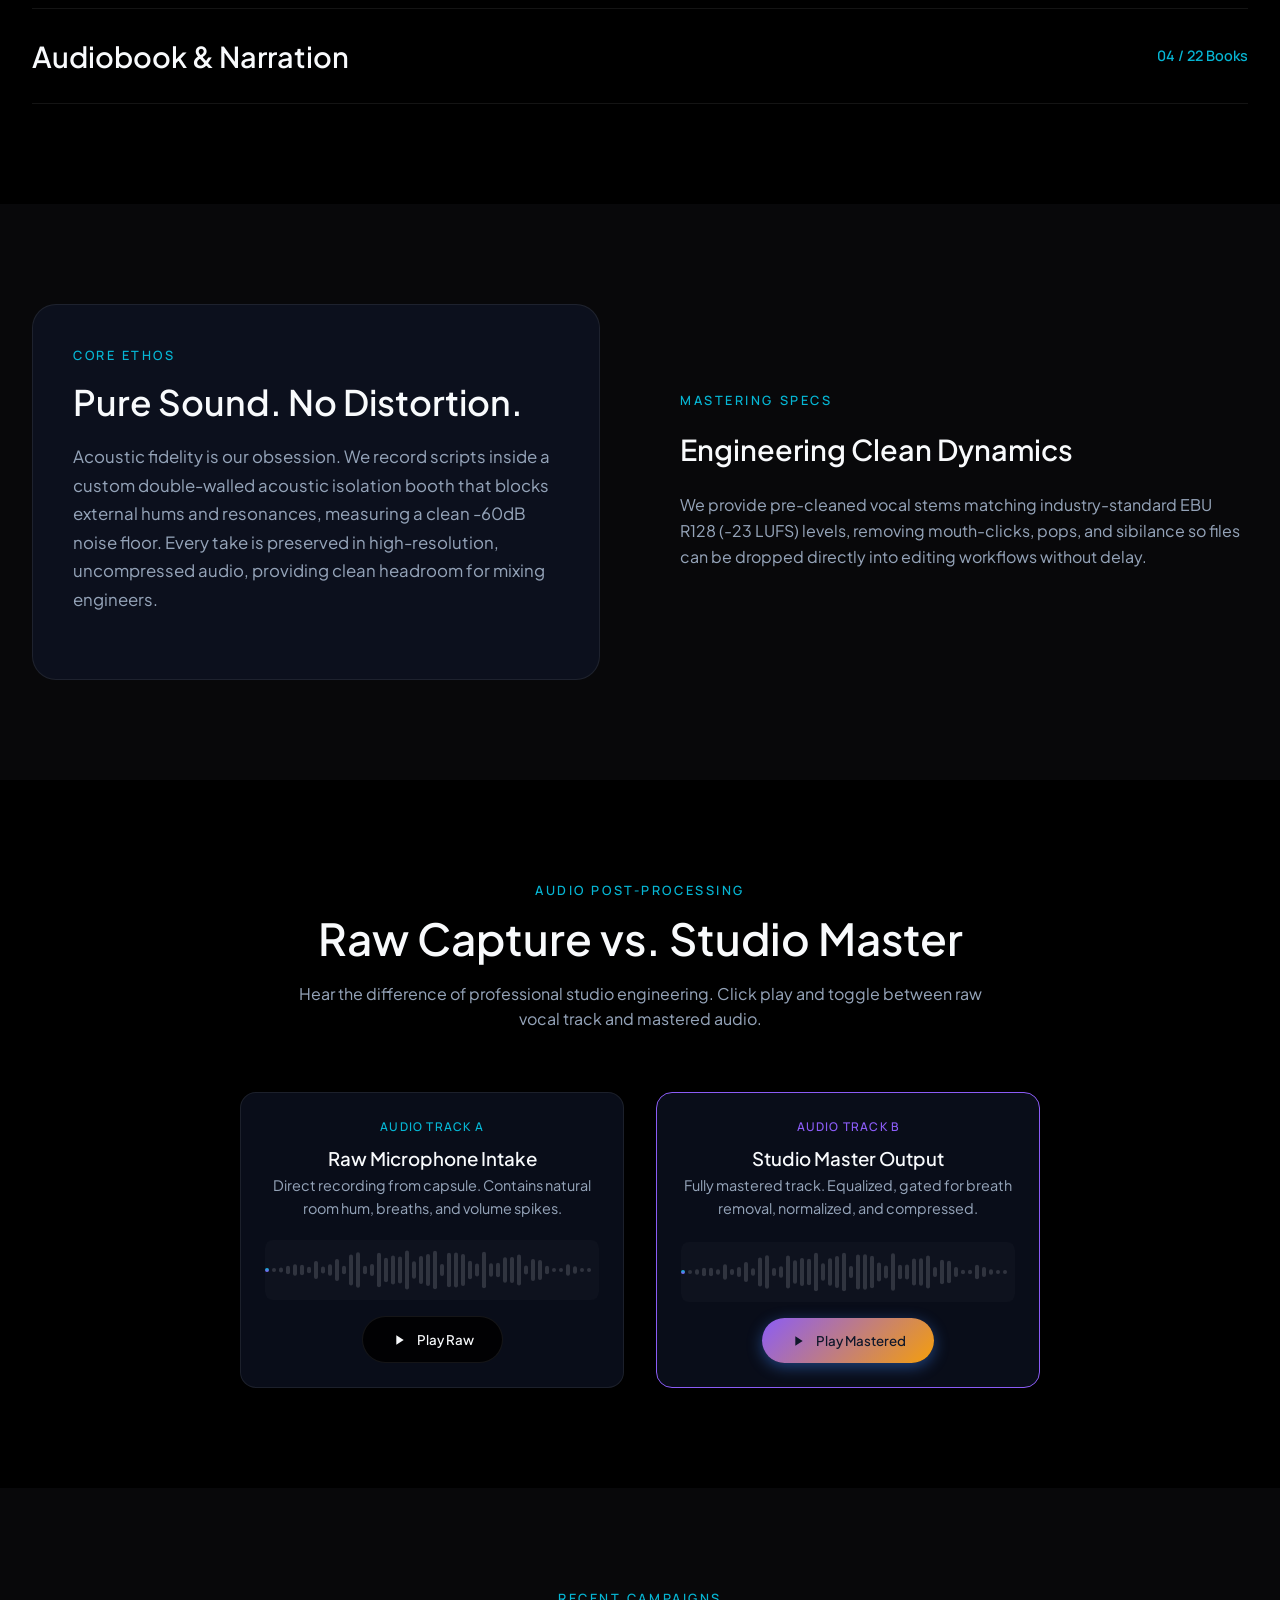
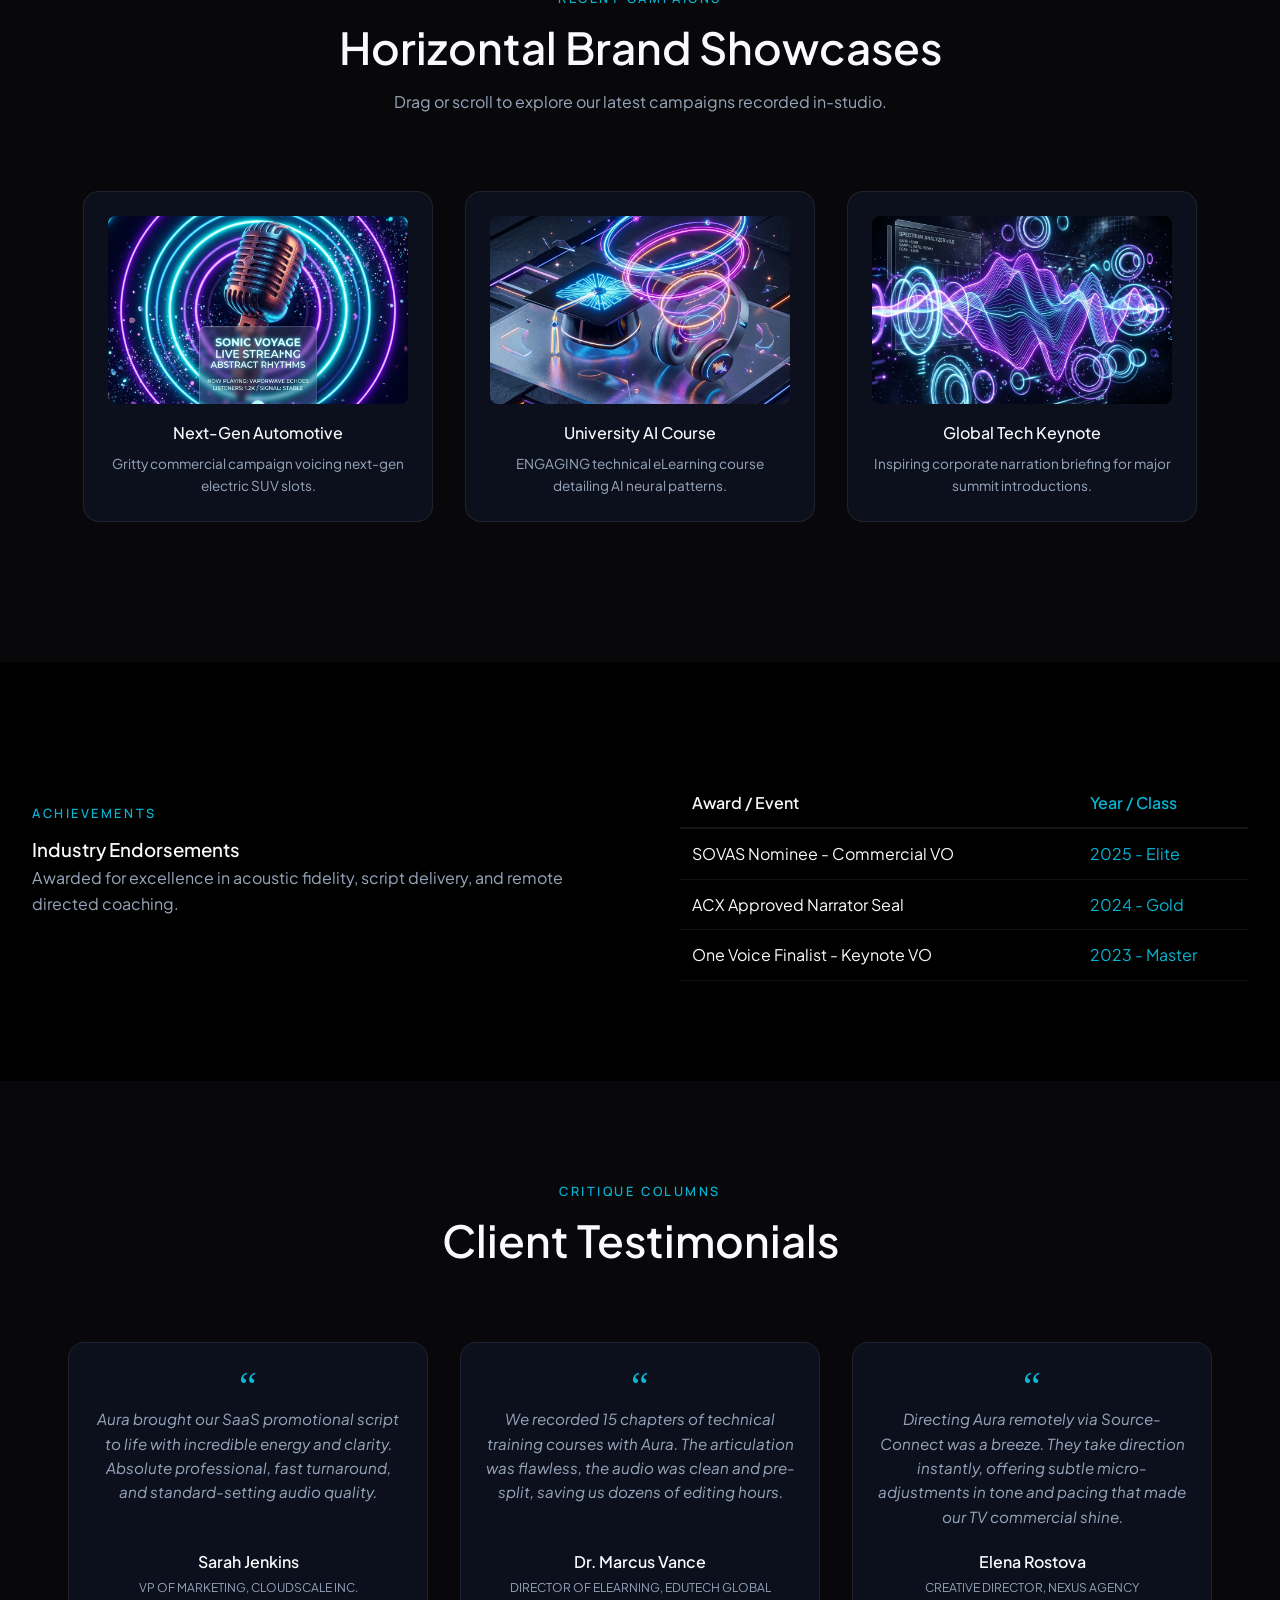
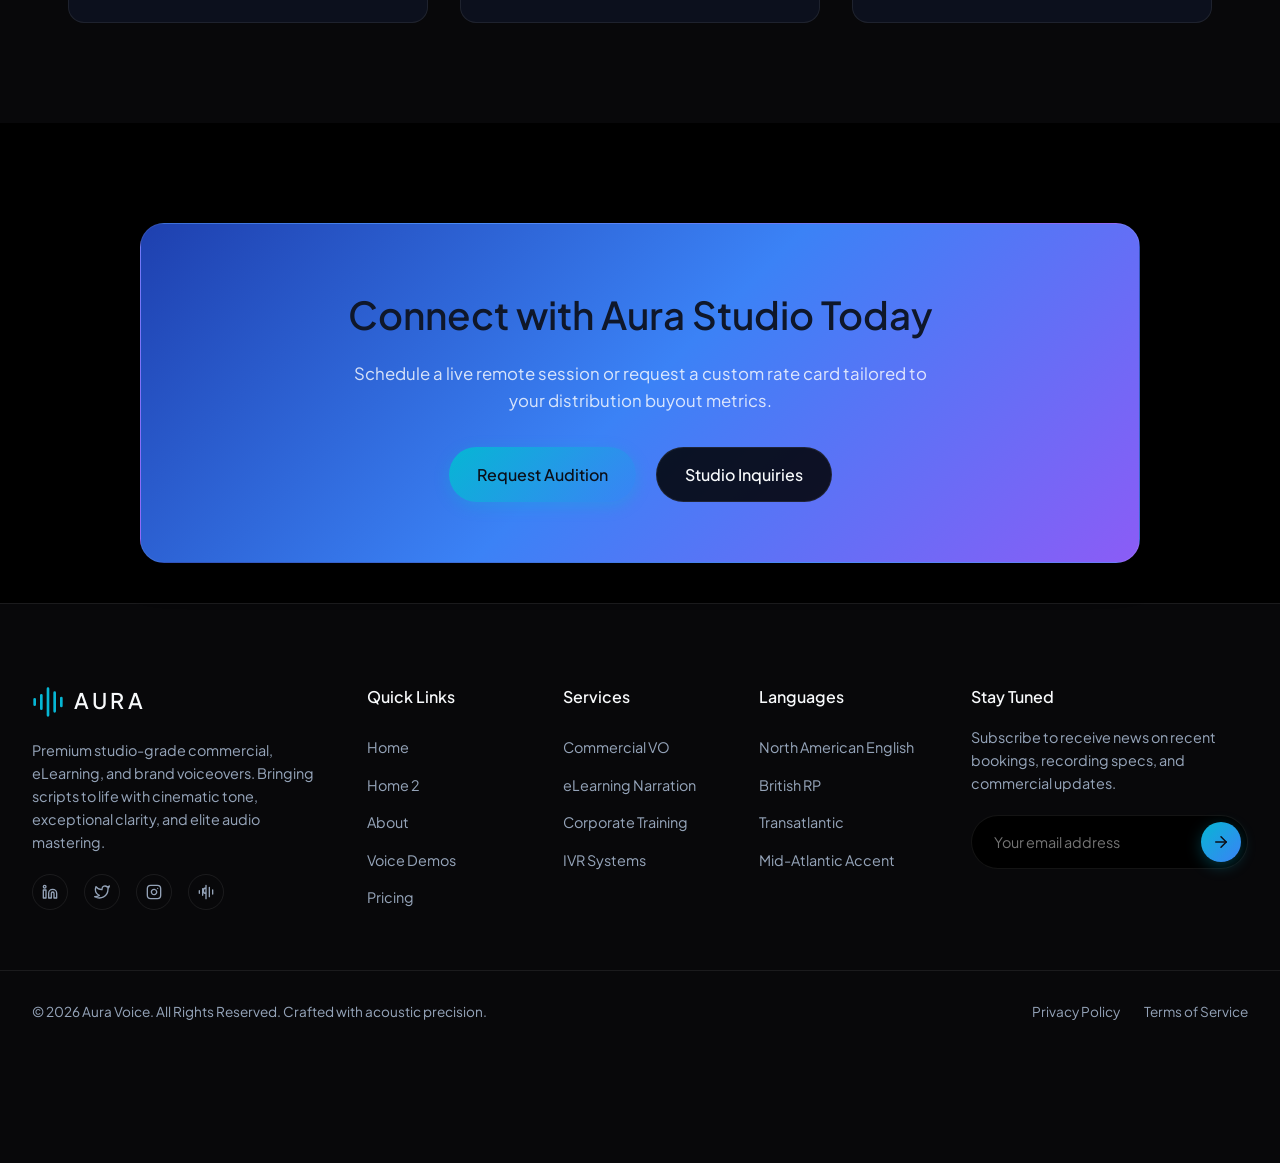
==== commit ada47d3d: "sdccccsdcsdc" ====
--- a/home-2.html
+++ b/home-2.html
@@ -94,7 +94,7 @@
             <path d="M12 2v20M17 5v14M22 9v6M7 7v10M2 10v4" />
           </svg>
         </span>
-        <span class="logo-text">AURA<span>VOICE</span></span>
+        <span class="logo-text">AURA</span>
       </a>
 
       <!-- Desktop Nav Menu -->
@@ -164,7 +164,7 @@
             <path d="M12 2v20M17 5v14M22 9v6M7 7v10M2 10v4" />
           </svg>
         </span>
-        <span class="logo-text">AURA<span>VOICE</span></span>
+        <span class="logo-text">AURA</span>
       </a>
       <button class="drawer-close" id="drawer-close" aria-label="Close mobile menu">
         <svg xmlns="http://www.w3.org/2000/svg" viewBox="0 0 24 24" fill="none" stroke="currentColor" stroke-width="2"
@@ -227,7 +227,7 @@
               <path d="M12 2v20M17 5v14M22 9v6M7 7v10M2 10v4" />
             </svg>
           </span>
-          <span class="logo-text">AURA<span>VOICE</span></span>
+          <span class="logo-text">AURA</span>
         </a>
         <p class="footer-desc">Premium studio-grade commercial, eLearning, and brand voiceovers. Bringing scripts to
           life with cinematic tone, exceptional clarity, and elite audio mastering.</p>
--- a/css/main.css
+++ b/css/main.css
@@ -577,13 +577,16 @@
 .view-transition-container {
   min-height: calc(100vh - var(--header-height) - var(--player-height));
   margin-top: var(--header-height);
-  padding-bottom: calc(var(--player-height) + 40px);
+  padding-bottom: 0;
   position: relative;
   width: 100%;
 }
 .page-view {
   width: 100%;
   animation: page-fade-in 0.6s cubic-bezier(0.16, 1, 0.3, 1) forwards;
+}
+.page-view > *:last-child {
+  padding-bottom: 40px !important;
 }
 
 /* --- Keyframe Animations --- */
--- a/css/components.css
+++ b/css/components.css
@@ -25,10 +25,14 @@
   flex-wrap: wrap;
   gap: 32px;
   justify-content: center;
+  align-items: stretch;
 }
 .card-grid-center > * {
   flex: 0 1 360px;
   width: 100%;
+}
+.card-grid-center .card {
+  height: auto;
 }
 
 .card-grid-featured {
@@ -38,9 +42,14 @@
   justify-content: center;
   width: 100%;
 }
-@media (max-width: 1024px) {
+@media (max-width: 1024px) and (min-width: 769px) {
   .card-grid-featured {
     grid-template-columns: repeat(2, 1fr);
+  }
+  .card-grid-featured > *:nth-child(3) {
+    grid-column: span 2;
+    justify-self: center;
+    width: calc((100% - 32px) / 2);
   }
 }
 @media (max-width: 768px) {
@@ -271,7 +280,7 @@
 .form-label {
   font-size: 0.85rem;
   font-weight: var(--weight-lead);
-  color: var(--text-secondary);
+  color: var(--text-primary);
   margin-bottom: 8px;
   transition: var(--transition-smooth);
 }
@@ -716,7 +725,7 @@
 .global-footer {
   background-color: var(--bg-secondary);
   border-top: 1px solid var(--border-color);
-  padding: 80px 0 40px;
+  padding: 80px 0 140px;
   margin-top: auto;
 }
 .footer-container {
--- a/css/views/home.css
+++ b/css/views/home.css
@@ -498,8 +498,10 @@
 }
 .studio-table:not(:has(thead)) th {
   width: 35%;
-  text-align: left;
-  padding: 16px 0;
+  text-align: start;
+  padding-block: 16px;
+  padding-inline-start: 0;
+  padding-inline-end: 16px;
   font-weight: var(--weight-bold);
   color: var(--text-primary);
   font-size: 0.95rem;
@@ -507,7 +509,10 @@
 }
 .studio-table:not(:has(thead)) td {
   width: 65%;
-  padding: 16px 0;
+  text-align: start;
+  padding-block: 16px;
+  padding-inline-start: 16px;
+  padding-inline-end: 0;
   color: var(--text-secondary);
   font-size: 0.95rem;
   vertical-align: top;
@@ -520,9 +525,27 @@
 }
 .studio-table:has(thead) th,
 .studio-table:has(thead) td {
-  text-align: left;
+  text-align: start;
   vertical-align: middle;
   padding: 12px;
+}
+
+/* RTL overrides for studio specs table */
+[dir="rtl"] .studio-table:not(:has(thead)) th {
+  text-align: right;
+  padding-block: 16px;
+  padding-inline-start: 0;
+  padding-inline-end: 16px;
+}
+[dir="rtl"] .studio-table:not(:has(thead)) td {
+  text-align: right;
+  padding-block: 16px;
+  padding-inline-start: 16px;
+  padding-inline-end: 0;
+}
+[dir="rtl"] .studio-table:has(thead) th,
+[dir="rtl"] .studio-table:has(thead) td {
+  text-align: right;
 }
 .studio-table:has(thead) th:first-child,
 .studio-table:has(thead) td:first-child {
@@ -537,12 +560,14 @@
 @media (max-width: 1024px) {
   .studio-table:not(:has(thead)) th {
     width: 35%;
-    padding: 12px 0;
+    padding-block: 12px;
+    padding-inline: 0;
     font-size: 0.9rem;
   }
   .studio-table:not(:has(thead)) td {
     width: 65%;
-    padding: 12px 0;
+    padding-block: 12px;
+    padding-inline: 0;
     font-size: 0.9rem;
   }
   .studio-table:has(thead) th,
@@ -554,12 +579,14 @@
 @media (max-width: 768px) {
   .studio-table:not(:has(thead)) th {
     width: 40%;
-    padding: 10px 0;
+    padding-block: 10px;
+    padding-inline: 0;
     font-size: 0.85rem;
   }
   .studio-table:not(:has(thead)) td {
     width: 60%;
-    padding: 10px 0;
+    padding-block: 10px;
+    padding-inline: 0;
     font-size: 0.85rem;
   }
   .studio-table:has(thead) th,
@@ -571,12 +598,14 @@
 @media (max-width: 480px) {
   .studio-table:not(:has(thead)) th {
     width: 45%;
-    padding: 8px 0;
+    padding-block: 8px;
+    padding-inline: 0;
     font-size: 0.8rem;
   }
   .studio-table:not(:has(thead)) td {
     width: 55%;
-    padding: 8px 0;
+    padding-block: 8px;
+    padding-inline: 0;
     font-size: 0.8rem;
   }
   .studio-table:has(thead) th,
@@ -735,20 +764,38 @@
 
 /* Responsive Home overrides */
 @media (max-width: 1024px) {
-  .hero-container,
+  .hero-container {
+    display: grid !important;
+    grid-template-columns: 1fr !important;
+    text-align: center;
+  }
   .home2-view .hero-container {
     display: grid !important;
     grid-template-columns: 1fr !important;
-    text-align: center;
+    text-align: start !important;
   }
   .home2-view .hero-stats-mini {
-    justify-content: center;
+    justify-content: flex-start !important;
   }
   .hero-badge {
     margin-bottom: 16px;
   }
   .hero-ctas {
     justify-content: center;
+  }
+  .home2-view .hero-text-content {
+    text-align: start !important;
+  }
+  .home2-view .hero-text-content h1 {
+    text-align: start !important;
+  }
+  .home2-view .hero-lead {
+    text-align: start !important;
+    margin-inline-start: 0 !important;
+    margin-inline-end: auto !important;
+  }
+  .home2-view .hero-ctas {
+    justify-content: flex-start !important;
   }
   .grid-split-2 {
     grid-template-columns: 1fr;
@@ -770,16 +817,103 @@
   display: flex;
   gap: 32px;
   overflow-x: auto;
-  padding: 16px 32px;
+  padding: 16px 32px 40px;
   scrollbar-width: none;
   justify-content: flex-start;
 }
 .horizontal-scroll-container-flex::-webkit-scrollbar {
   display: none;
+}
+.horizontal-slide-item {
+  flex: 0 0 350px;
+  background: var(--card-bg);
+  padding: 24px;
+  border-radius: var(--radius-md);
+  border: 1px solid var(--glass-border);
+  display: flex;
+  flex-direction: column;
+  align-items: center;
+  text-align: center;
 }
 @media (min-width: 1200px) {
   .horizontal-scroll-container-flex {
     justify-content: center;
-    padding: 16px 0;
-  }
-}
+    padding: 16px 0 40px;
+  }
+}
+@media (max-width: 1024px) {
+  .horizontal-scroll-container-flex {
+    justify-content: center;
+    padding: 16px 0 40px;
+    gap: 24px;
+  }
+  .horizontal-slide-item {
+    flex: 0 1 290px;
+  }
+}
+@media (max-width: 900px) {
+  .horizontal-scroll-container-flex {
+    justify-content: flex-start;
+    padding: 16px 32px 40px;
+    gap: 32px;
+  }
+  .horizontal-slide-item {
+    flex: 0 0 320px;
+  }
+}
+
+/* Horizontal Scroll Buttons styling for Home2 recent campaigns */
+.scroll-wrapper {
+  position: relative;
+  width: 100%;
+}
+
+.scroll-btn {
+  position: absolute;
+  top: 50%;
+  transform: translateY(-50%);
+  width: 44px;
+  height: 44px;
+  border-radius: 50%;
+  background: rgba(10, 11, 16, 0.7);
+  border: 1px solid var(--glass-border);
+  color: var(--text-primary);
+  display: flex;
+  align-items: center;
+  justify-content: center;
+  cursor: pointer;
+  z-index: 10;
+  transition: all 0.3s ease;
+  backdrop-filter: blur(8px);
+  box-shadow: 0 4px 12px rgba(0, 0, 0, 0.3);
+}
+
+.scroll-btn:hover {
+  background: rgba(139, 92, 246, 0.2);
+  border-color: var(--primary-purple);
+  color: var(--accent-cyan);
+}
+
+.scroll-btn-left {
+  left: 10px;
+}
+
+.scroll-btn-right {
+  right: 10px;
+}
+
+@media (min-width: 1025px) {
+  .scroll-btn {
+    display: none !important;
+  }
+}
+
+@media (max-width: 1024px) {
+  .scroll-btn {
+    display: flex !important;
+  }
+  .horizontal-scroll-container-flex {
+    padding-left: 60px !important;
+    padding-right: 60px !important;
+  }
+}
--- a/css/views/demos.css
+++ b/css/views/demos.css
@@ -85,11 +85,15 @@
   flex-wrap: wrap;
   gap: 32px;
   justify-content: center;
+  align-items: stretch;
   transition: all 0.5s ease;
 }
 .demos-list-grid > .demo-list-card {
   flex: 0 1 360px;
   width: 100%;
+}
+.demos-list-grid .card {
+  height: auto;
 }
 
 /* Hide cards animation */
--- a/css/views/languages.css
+++ b/css/views/languages.css
@@ -58,9 +58,31 @@
   .accents-showcase-grid {
     grid-template-columns: repeat(2, 1fr);
   }
+  .accents-showcase-grid > *:nth-child(3) {
+    grid-column: span 2;
+    justify-self: center;
+    width: calc(50% - 16px);
+  }
 }
 @media (max-width: 600px) {
   .accents-showcase-grid {
     grid-template-columns: 1fr;
   }
+  .accents-showcase-grid > *:nth-child(3) {
+    grid-column: auto;
+    justify-self: stretch;
+    width: 100%;
+  }
 }
+
+/* Center 3rd language card in tab view and 1024px */
+@media (max-width: 1024px) and (min-width: 769px) {
+  .languages-view .card-grid {
+    grid-template-columns: repeat(2, 1fr);
+  }
+  .languages-view .card-grid > *:nth-child(3) {
+    grid-column: span 2;
+    justify-self: center;
+    width: calc((100% - 32px) / 2);
+  }
+}
--- a/css/views/pricing.css
+++ b/css/views/pricing.css
@@ -9,7 +9,7 @@
   display: grid;
   grid-template-columns: repeat(auto-fill, minmax(280px, 1fr));
   gap: 32px;
-  margin-bottom: 80px;
+  margin-bottom: 120px;
 }
 
 /* Plan card popularity highlight card rules */
@@ -69,16 +69,19 @@
   gap: 12px;
   flex-grow: 1; /* Pushes the button to the bottom */
   padding: 0;
-  margin: 0;
+  margin: 20px 0 0 0;
+  width: 100%;
+  max-width: 290px;
+  align-self: center;
 }
 .pricing-features-list li {
   font-size: 0.875rem;
   color: var(--text-secondary);
   display: flex;
   gap: 10px;
-  align-items: center;
-  justify-content: center;
-  text-align: center;
+  align-items: flex-start;
+  justify-content: flex-start;
+  text-align: left;
 }
 .pricing-features-list li span {
   color: var(--accent-cyan);
@@ -90,12 +93,13 @@
 [dir="rtl"] .pricing-features-list li,
 .rtl .pricing-features-list li {
   direction: ltr;
-  text-align: center;
+  text-align: left;
+  justify-content: flex-start;
 }
 
 /* Comparison Table section */
 .pricing-comparison-section {
-  margin-top: 100px;
+  margin-top: 120px;
 }
 .pricing-comparison-section h2 {
   text-align: center;
@@ -129,7 +133,7 @@
   background-color: rgba(248, 250, 252, 0.02);
 }
 .comparison-table td {
-  color: var(--text-secondary);
+  color: var(--text-primary);
 }
 .comparison-table tbody tr:last-child th,
 .comparison-table tbody tr:last-child td {
@@ -142,18 +146,18 @@
   background-color: rgba(248, 250, 252, 0.01);
 }
 
-/* Table responsiveness for 1024p view, tab view, and mobile view (Category B) */
+@media (max-width: 1240px) and (min-width: 968px) {
+  .pricing-cards-grid {
+    grid-template-columns: repeat(3, 1fr);
+  }
+  .pricing-cards-grid > *:nth-child(4) {
+    grid-column: span 3;
+    justify-self: center;
+    width: calc((100% - 64px) / 3);
+  }
+}
+
 @media (max-width: 1024px) {
-  .comparison-table {
-    table-layout: fixed;
-    width: 100%;
-  }
-  .comparison-table th:first-child, .comparison-table td:first-child {
-    width: 28%;
-  }
-  .comparison-table th:not(:first-child), .comparison-table td:not(:first-child) {
-    width: 18%;
-  }
   .comparison-table th, .comparison-table td {
     padding: 16px 12px;
     font-size: 0.85rem;
@@ -161,33 +165,23 @@
 }
 @media (max-width: 768px) {
   .comparison-table {
-    table-layout: fixed;
+    table-layout: auto;
     width: 100%;
-  }
-  .comparison-table th:first-child, .comparison-table td:first-child {
-    width: 32%;
-  }
-  .comparison-table th:not(:first-child), .comparison-table td:not(:first-child) {
-    width: 17%;
+    min-width: 700px;
   }
   .comparison-table th, .comparison-table td {
-    padding: 12px 8px;
-    font-size: 0.75rem;
+    padding: 16px 14px;
+    font-size: 0.85rem;
   }
 }
 @media (max-width: 480px) {
   .comparison-table {
-    table-layout: fixed;
+    table-layout: auto;
     width: 100%;
-  }
-  .comparison-table th:first-child, .comparison-table td:first-child {
-    width: 36%;
-  }
-  .comparison-table th:not(:first-child), .comparison-table td:not(:first-child) {
-    width: 16%;
+    min-width: 700px;
   }
   .comparison-table th, .comparison-table td {
-    padding: 10px 4px;
-    font-size: 0.65rem;
+    padding: 14px 10px;
+    font-size: 0.8rem;
   }
 }
--- a/css/views/audition.css
+++ b/css/views/audition.css
@@ -7,6 +7,8 @@
 /* Submit wrapper button alignments */
 .form-submit-wrapper {
   margin-top: 32px;
+  display: flex;
+  justify-content: center;
 }
 
 /* Make forms responsive to smaller devices */
--- a/css/views/contact.css
+++ b/css/views/contact.css
@@ -28,7 +28,7 @@
   margin-bottom: 12px;
 }
 .contact-details-panel p {
-  color: var(--text-secondary);
+  color: var(--text-primary);
   font-size: 0.95rem;
   margin-bottom: 32px;
 }
@@ -43,18 +43,15 @@
 .contact-info-item {
   display: flex;
   gap: 20px;
-  align-items: flex-start;
+  align-items: center;
   justify-content: flex-start;
 }
 .ci-icon {
-  width: 44px;
-  height: 44px;
-  border-radius: 50%;
-  background: var(--border-color);
+  width: 28px;
+  height: 28px;
   display: flex;
   align-items: center;
   justify-content: center;
-  font-size: 1.25rem;
   flex-shrink: 0;
 }
 .contact-info-item > div {
@@ -72,7 +69,7 @@
 }
 .contact-info-item p {
   font-size: 0.9rem;
-  color: var(--text-secondary);
+  color: var(--text-primary);
   margin: 0;
   text-align: left;
 }
@@ -131,3 +128,25 @@
     padding: 32px;
   }
 }
+@media (max-width: 600px) {
+  .studio-map-container {
+    height: auto;
+    display: flex;
+    flex-direction: column;
+  }
+  .map-overlay-card {
+    position: relative;
+    top: auto;
+    left: auto;
+    max-width: 100%;
+    border-radius: 0;
+    border: none;
+    border-bottom: 1px solid var(--border-color);
+    padding: 12px 16px;
+    box-shadow: none;
+    background: var(--card-bg);
+  }
+  .studio-vector-map {
+    height: 150px;
+  }
+}
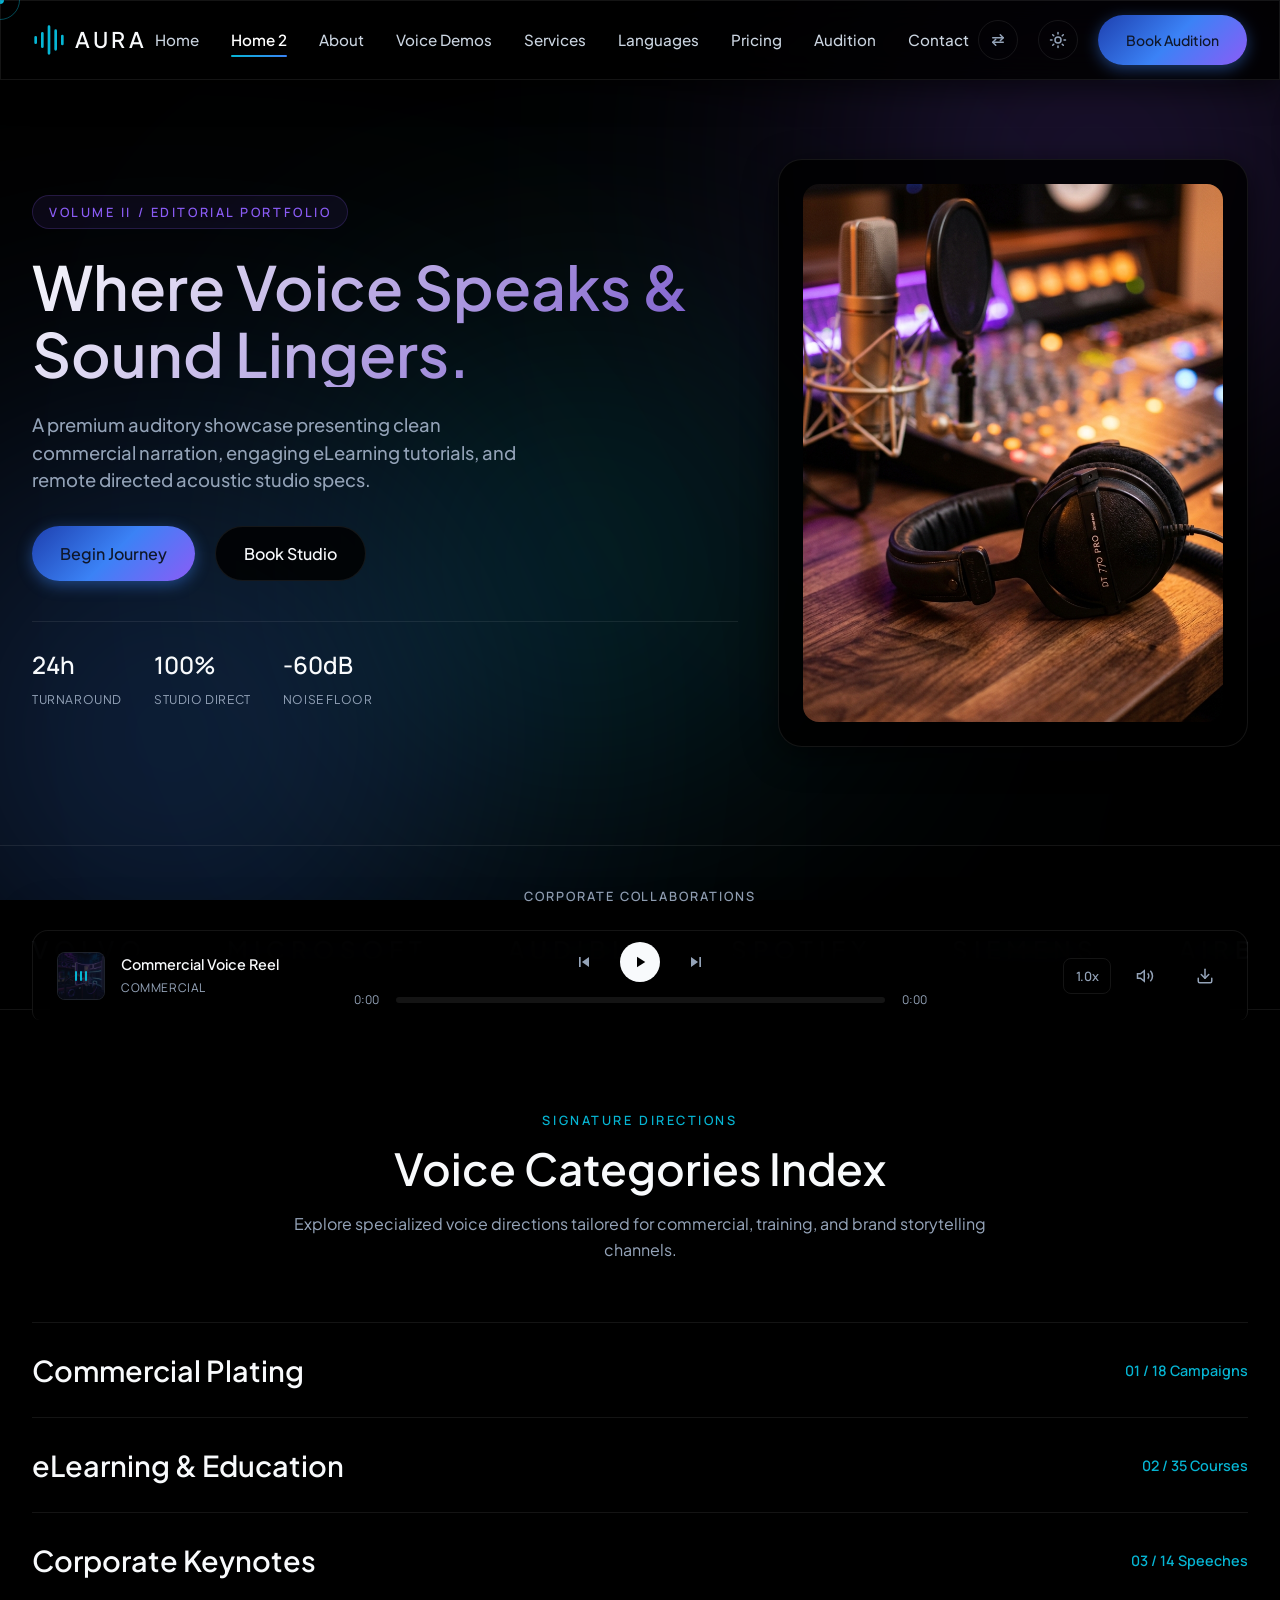
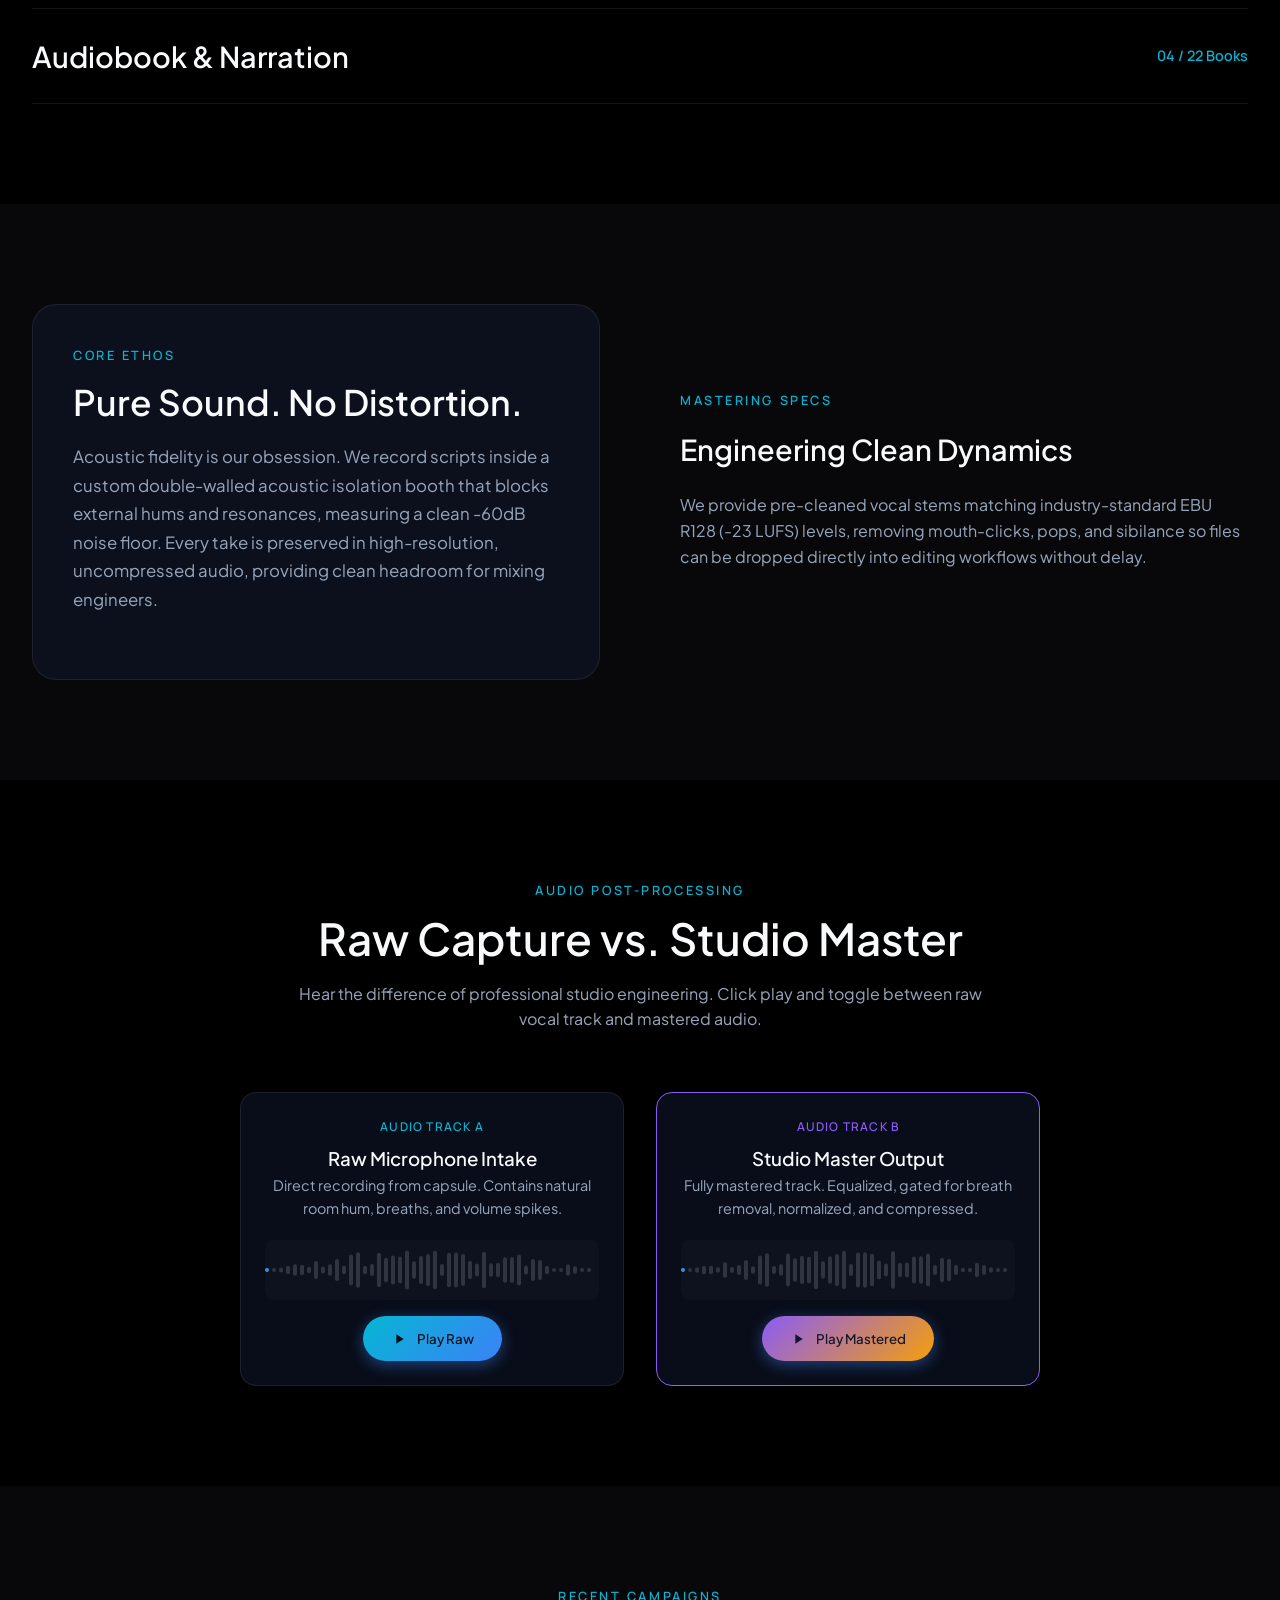
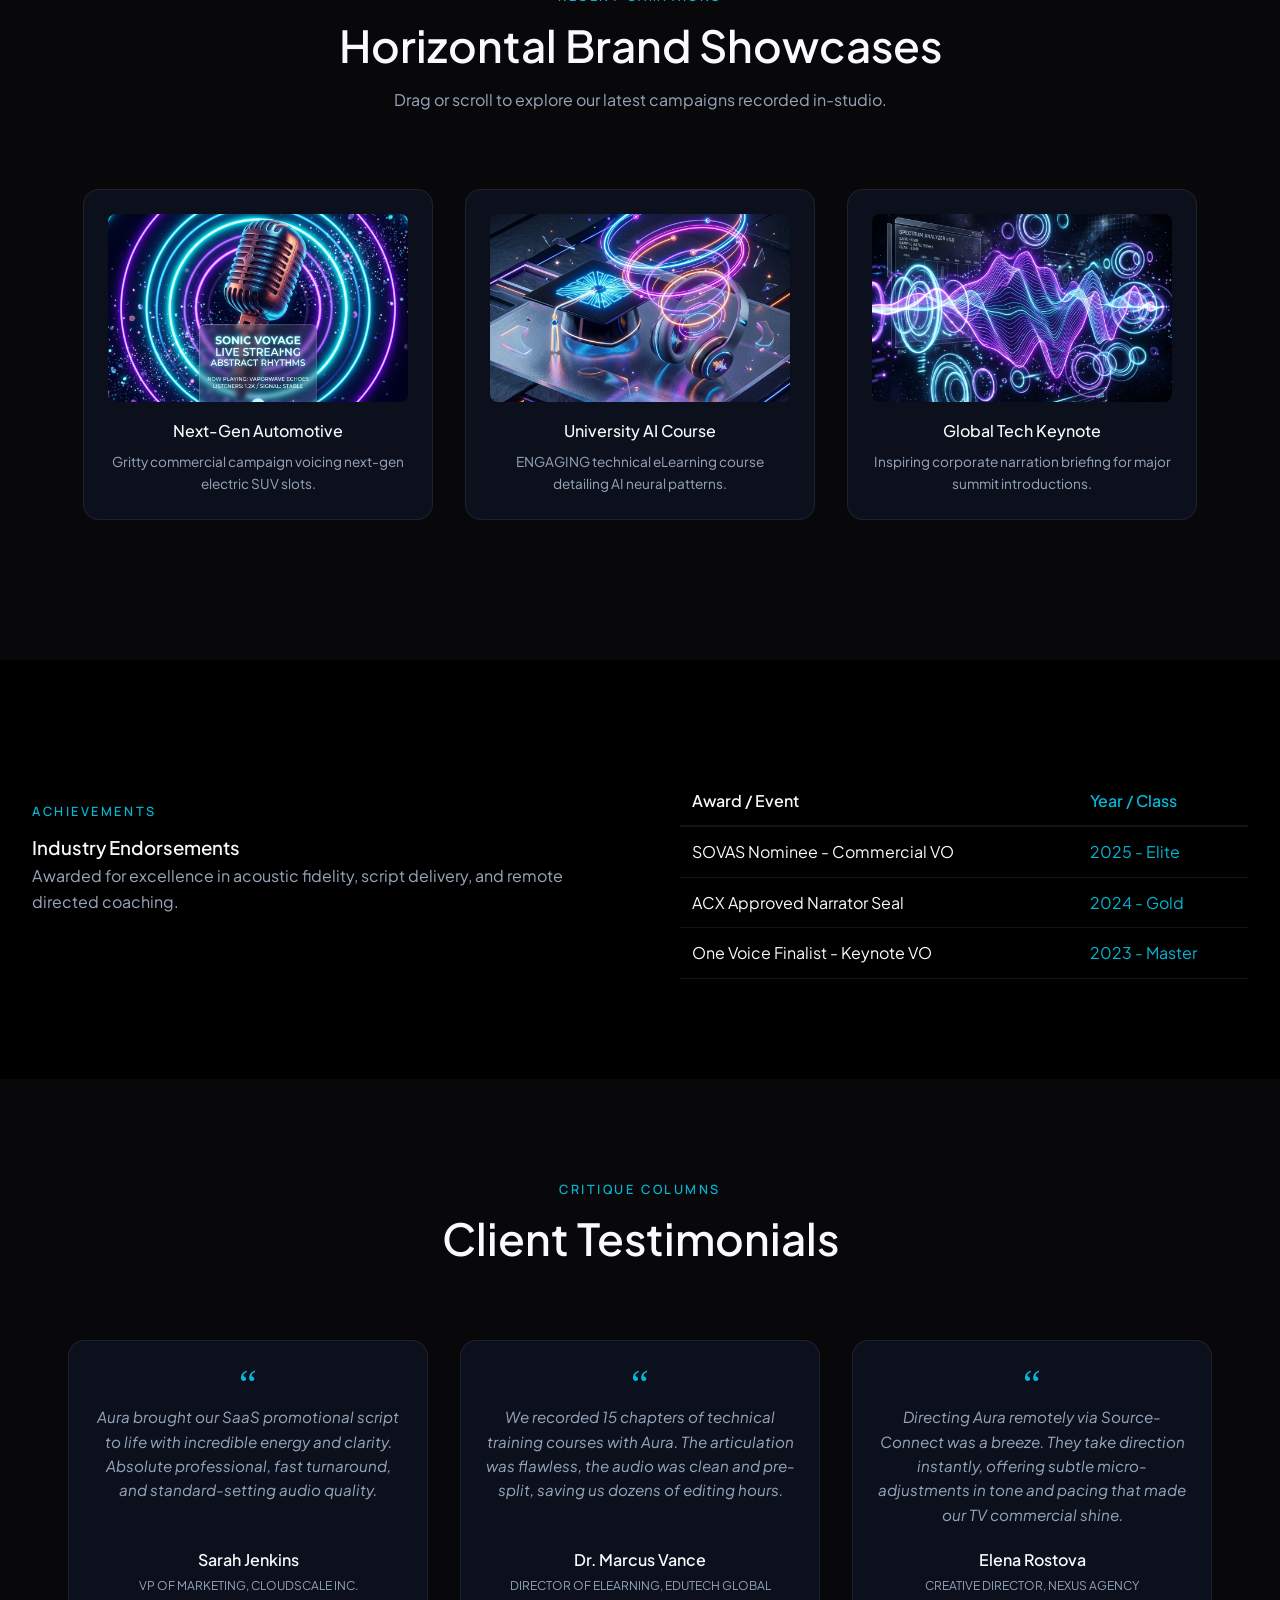
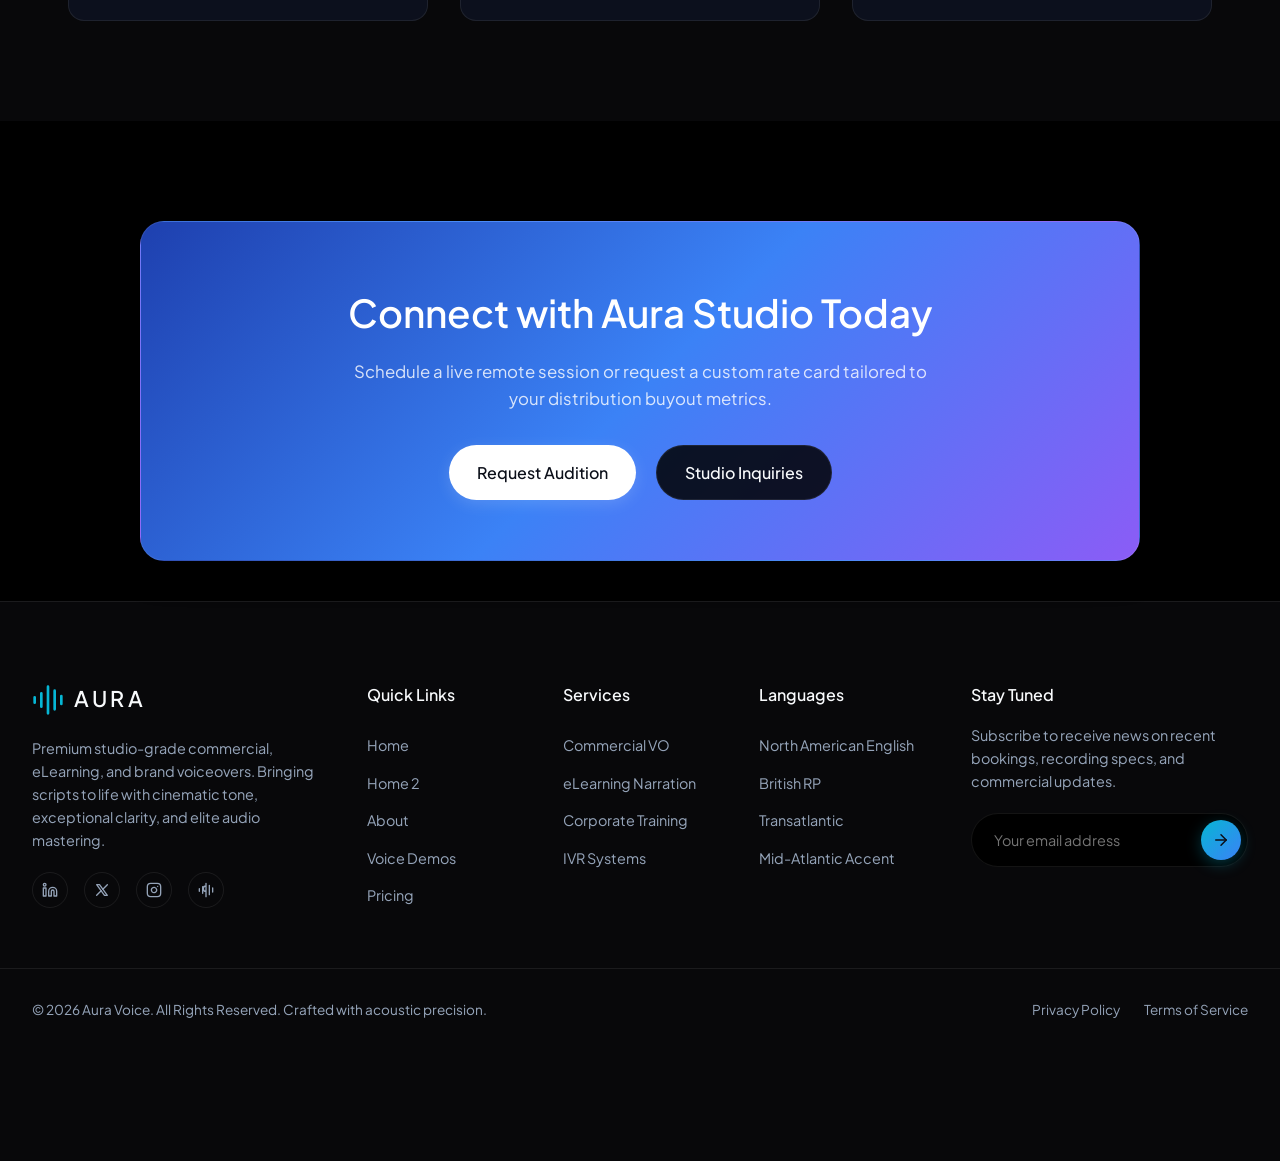
==== commit d0a92aed: "W" ====
--- a/home-2.html
+++ b/home-2.html
@@ -117,12 +117,16 @@
         <!-- RTL Toggle -->
         <button class="rtl-toggle-btn" id="rtl-toggle-btn" aria-label="Toggle text direction">
           <svg class="rtl-icon-ltr" xmlns="http://www.w3.org/2000/svg" viewBox="0 0 24 24" fill="none" stroke="currentColor" stroke-width="2" stroke-linecap="round" stroke-linejoin="round">
-            <path d="M4 6h16M4 12h10M4 18h16" />
-            <polyline points="10 8 14 12 10 16" />
+            <line x1="5" y1="9" x2="19" y2="9" stroke-linecap="round" />
+            <polyline points="15 5 19 9 15 13" />
+            <line x1="19" y1="15" x2="5" y2="15" stroke-linecap="round" />
+            <polyline points="9 11 5 15 9 19" />
           </svg>
           <svg class="rtl-icon-rtl" xmlns="http://www.w3.org/2000/svg" viewBox="0 0 24 24" fill="none" stroke="currentColor" stroke-width="2" stroke-linecap="round" stroke-linejoin="round">
-            <path d="M20 6H4M20 12H10M20 18H4" />
-            <polyline points="14 8 10 12 14 16" />
+            <line x1="19" y1="9" x2="5" y2="9" stroke-linecap="round" />
+            <polyline points="9 5 5 9 9 13" />
+            <line x1="5" y1="15" x2="19" y2="15" stroke-linecap="round" />
+            <polyline points="15 11 19 15 15 19" />
           </svg>
         </button>
 
@@ -242,11 +246,11 @@
               <circle cx="4" cy="4" r="2" />
             </svg>
           </a>
-          <a href="#" aria-label="Twitter" class="social-link">
+          <a href="#" aria-label="X (formerly Twitter)" class="social-link">
             <svg viewBox="0 0 24 24" fill="none" stroke="currentColor" stroke-width="2" stroke-linecap="round"
               stroke-linejoin="round">
-              <path
-                d="M23 3a10.9 10.9 0 0 1-3.14 1.53 4.48 4.48 0 0 0-7.86 3v1A10.66 10.66 0 0 1 3 4s-4 9 5 13a11.64 11.64 0 0 1-7 2c9 5 20 0 20-11.5a4.5 4.5 0 0 0-.08-.83A7.72 7.72 0 0 0 23 3z" />
+              <path d="M4 4l11.733 16h4.267l-11.733 -16z" />
+              <path d="M4 20l6.768 -6.768m2.46 -2.46l6.772 -6.772" />
             </svg>
           </a>
           <a href="#" aria-label="Instagram" class="social-link">
--- a/css/components.css
+++ b/css/components.css
@@ -222,6 +222,17 @@
   box-shadow: 0 8px 25px rgba(6, 182, 212, 0.5);
 }
 
+.btn-white {
+  background: #ffffff;
+  color: #0b0f19;
+  box-shadow: 0 4px 15px rgba(255, 255, 255, 0.15);
+}
+.btn-white:hover {
+  background: #f8fafc;
+  transform: translateY(-2px) scale(1.02);
+  box-shadow: 0 8px 25px rgba(255, 255, 255, 0.25);
+}
+
 .btn-outline {
   background: transparent;
   border: 1px solid var(--primary-blue);
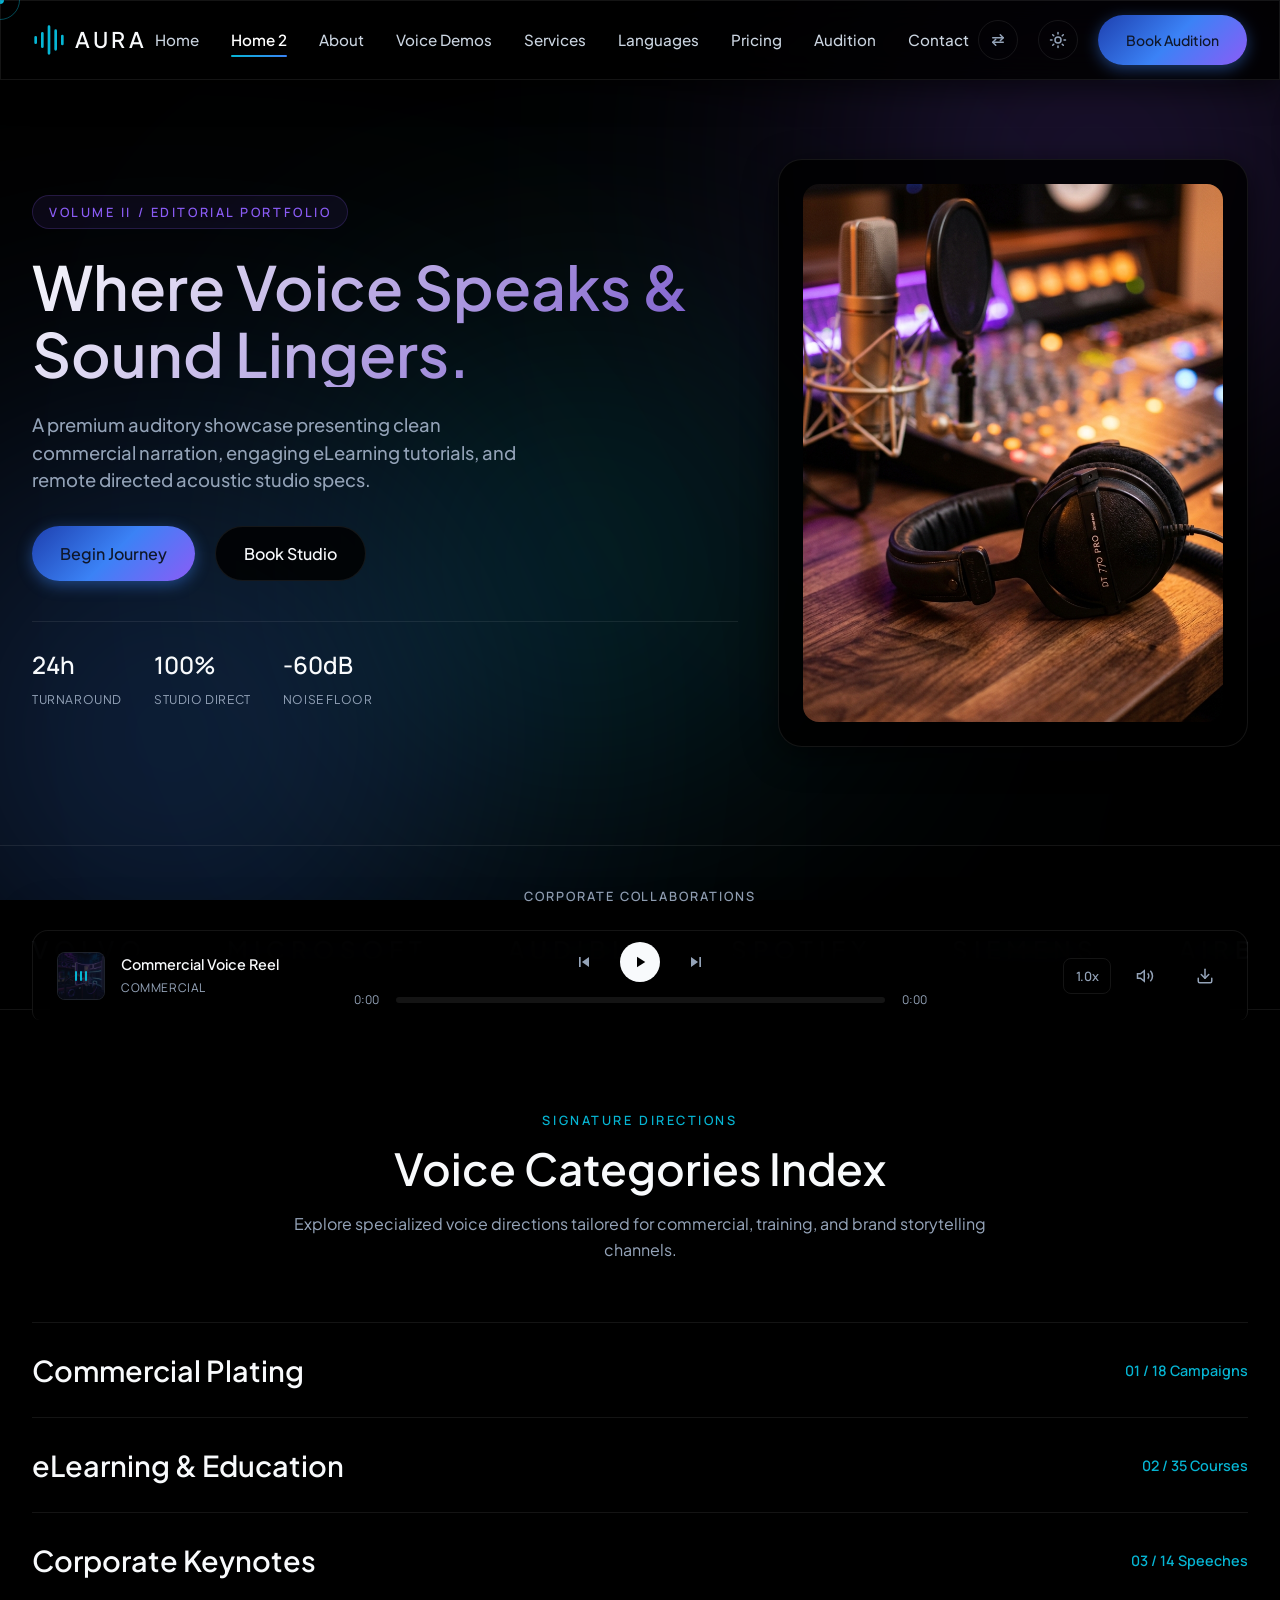
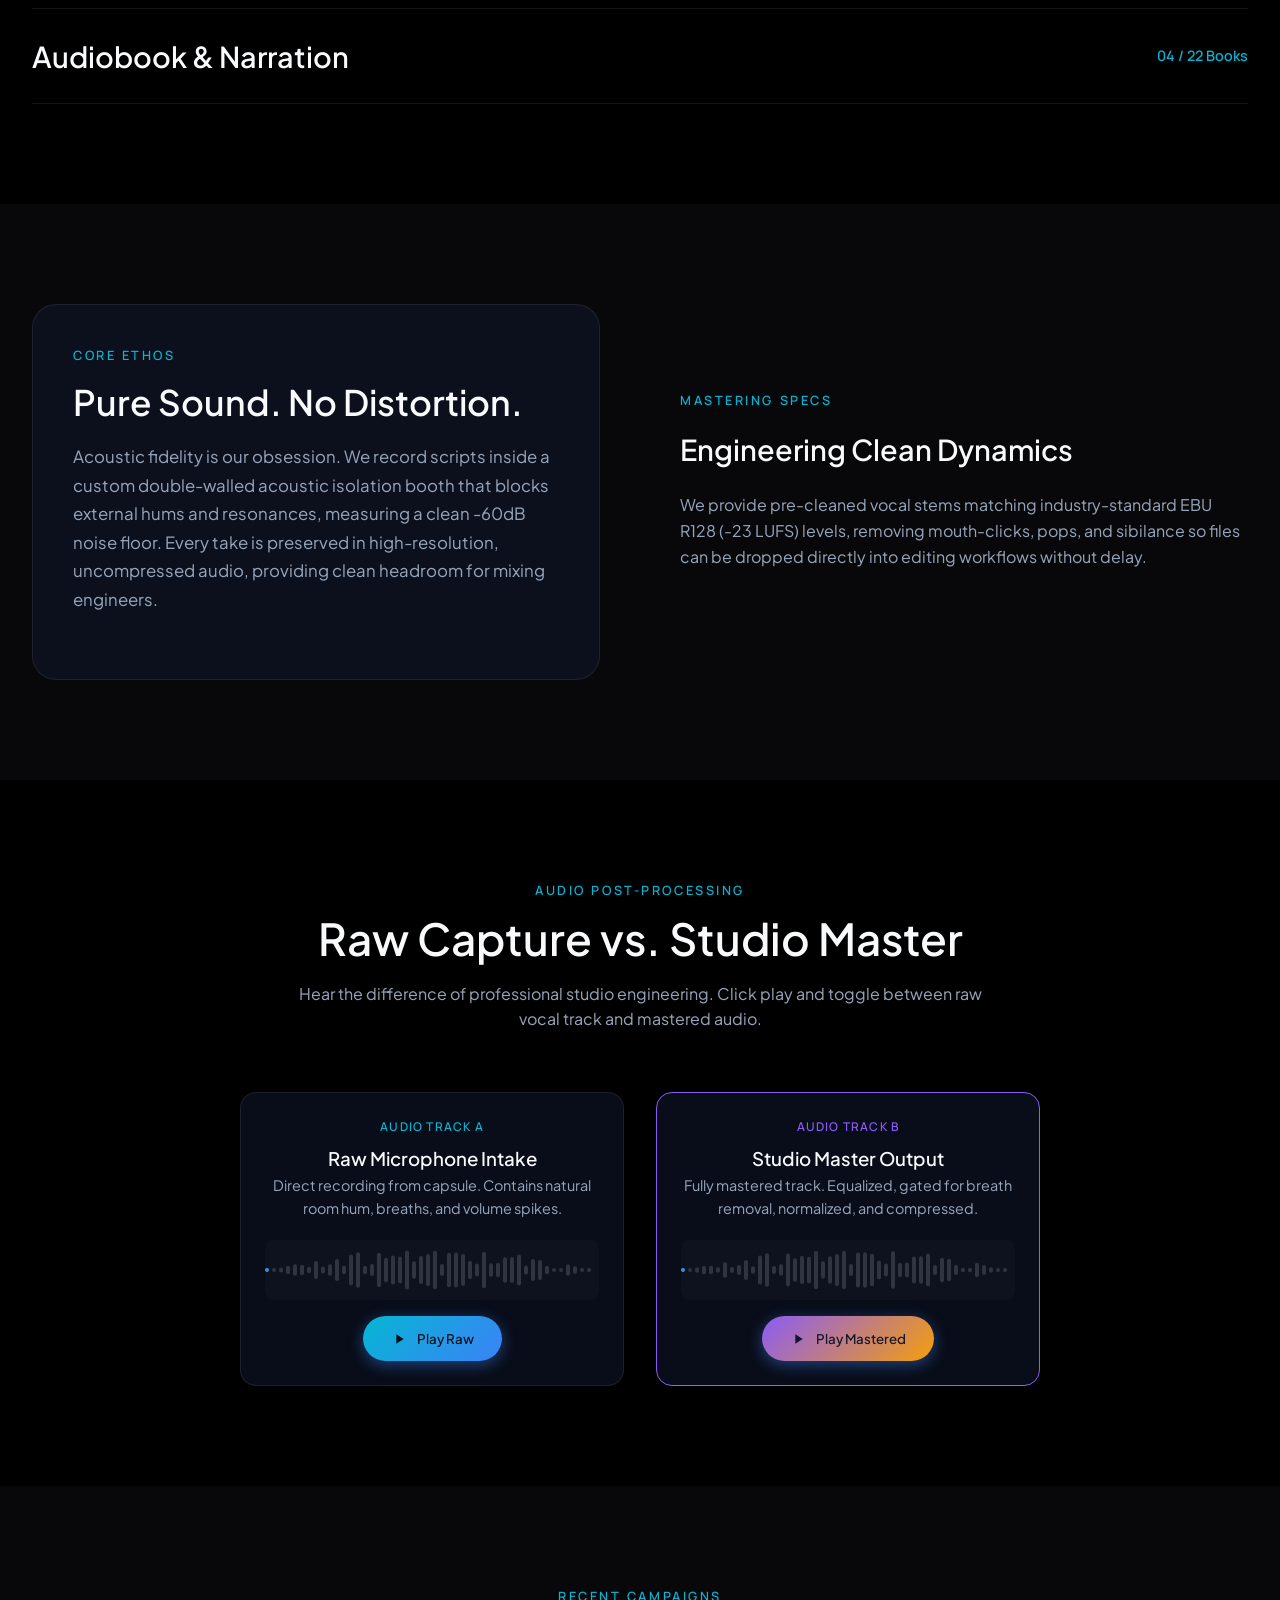
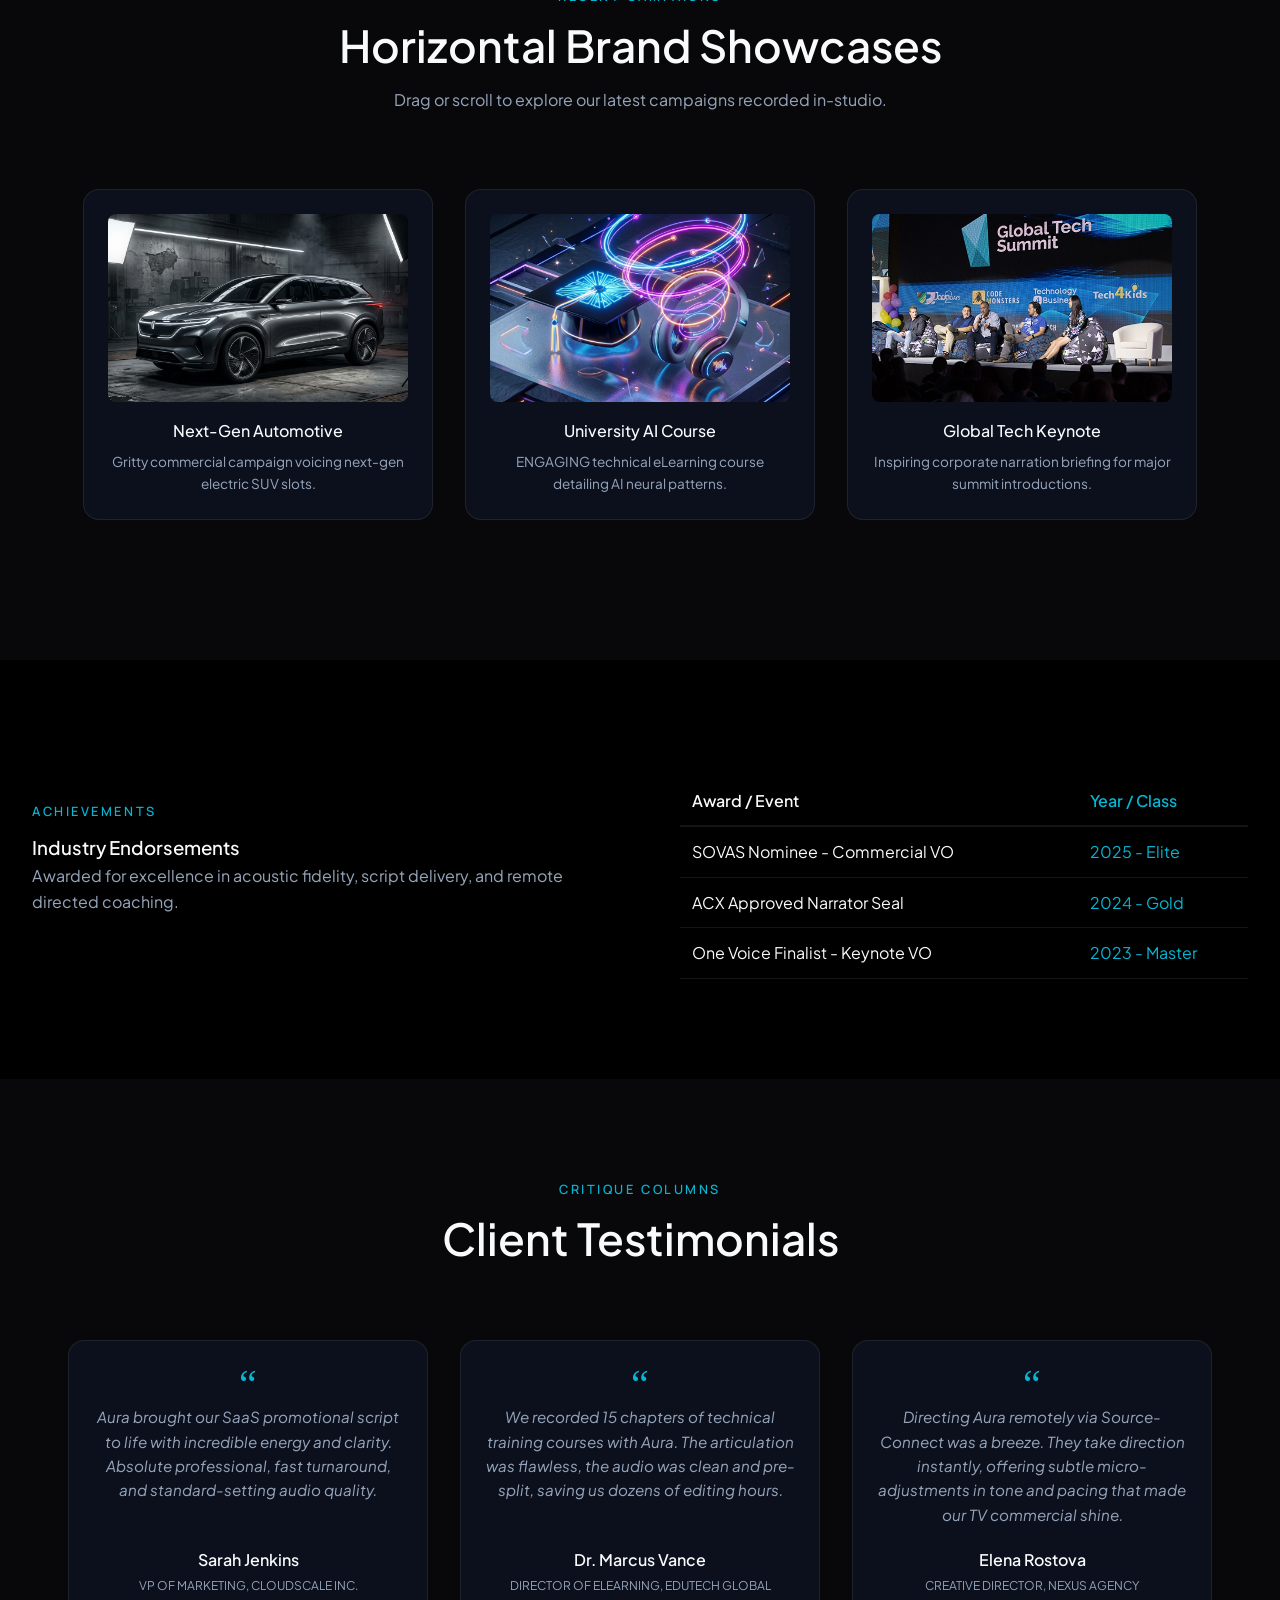
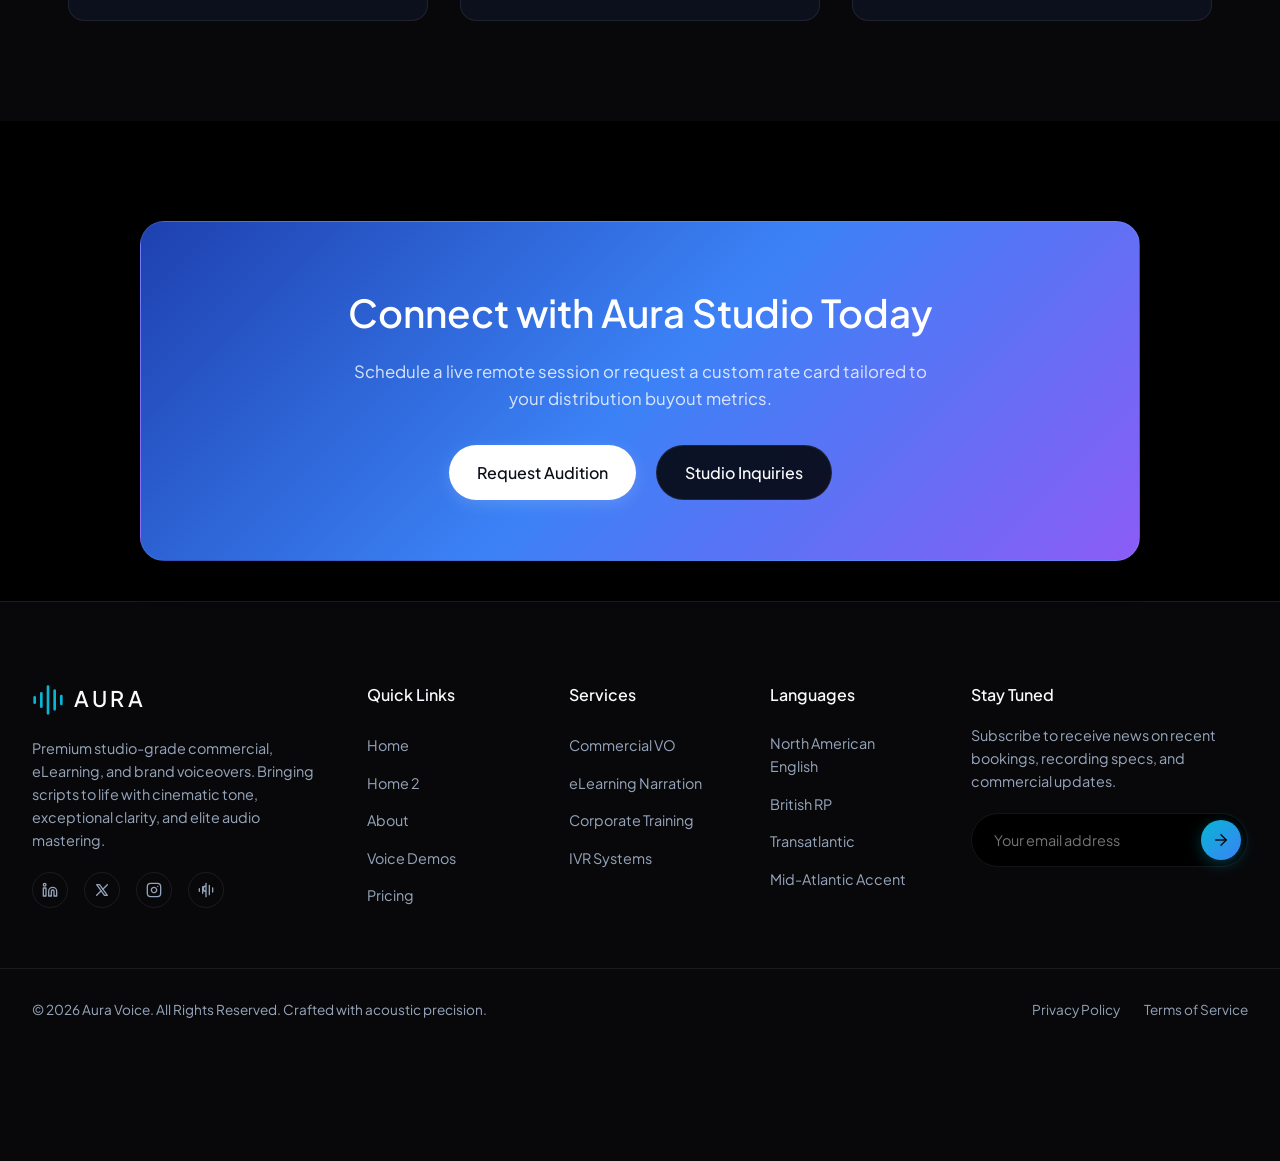
==== commit ed1ec236: "a" ====
--- a/home-2.html
+++ b/home-2.html
@@ -270,36 +270,33 @@
         </div>
       </div>
 
-      <!-- Links Grid -->
-      <div class="footer-links-grid">
-        <div class="footer-col">
-          <h3>Quick Links</h3>
-          <ul>
-            <li><a href="#home">Home</a></li>
-            <li><a href="#home2">Home 2</a></li>
-            <li><a href="#about">About</a></li>
-            <li><a href="#demos">Voice Demos</a></li>
-            <li><a href="#pricing">Pricing</a></li>
-          </ul>
-        </div>
-        <div class="footer-col">
-          <h3>Services</h3>
-          <ul>
-            <li><a href="#services">Commercial VO</a></li>
-            <li><a href="#services">eLearning Narration</a></li>
-            <li><a href="#services">Corporate Training</a></li>
-            <li><a href="#services">IVR Systems</a></li>
-          </ul>
-        </div>
-        <div class="footer-col">
-          <h3>Languages</h3>
-          <ul>
-            <li><a href="#languages">North American English</a></li>
-            <li><a href="#languages">British RP</a></li>
-            <li><a href="#languages">Transatlantic</a></li>
-            <li><a href="#languages">Mid-Atlantic Accent</a></li>
-          </ul>
-        </div>
+      <div class="footer-col">
+        <h3>Quick Links</h3>
+        <ul>
+          <li><a href="#home">Home</a></li>
+          <li><a href="#home2">Home 2</a></li>
+          <li><a href="#about">About</a></li>
+          <li><a href="#demos">Voice Demos</a></li>
+          <li><a href="#pricing">Pricing</a></li>
+        </ul>
+      </div>
+      <div class="footer-col">
+        <h3>Services</h3>
+        <ul>
+          <li><a href="#services">Commercial VO</a></li>
+          <li><a href="#services">eLearning Narration</a></li>
+          <li><a href="#services">Corporate Training</a></li>
+          <li><a href="#services">IVR Systems</a></li>
+        </ul>
+      </div>
+      <div class="footer-col">
+        <h3>Languages</h3>
+        <ul>
+          <li><a href="#languages">North American English</a></li>
+          <li><a href="#languages">British RP</a></li>
+          <li><a href="#languages">Transatlantic</a></li>
+          <li><a href="#languages">Mid-Atlantic Accent</a></li>
+        </ul>
       </div>
 
       <!-- Footer Newsletter -->
--- a/css/components.css
+++ b/css/components.css
@@ -747,12 +747,6 @@
   grid-template-columns: 1.5fr repeat(3, 0.8fr) 1.2fr;
   gap: 48px;
 }
-.footer-links-grid {
-  display: grid;
-  grid-template-columns: repeat(3, 1fr);
-  gap: 32px;
-  grid-column: span 3;
-}
 .footer-brand {
   display: flex;
   flex-direction: column;
@@ -917,32 +911,27 @@
 }
 
 /* Mobile responsive fixes for footer */
-@media (max-width: 1024px) {
+@media (max-width: 1024px) and (min-width: 601px) {
   .footer-container {
     grid-template-columns: 1fr 1fr;
+    gap: 40px;
   }
   .footer-brand {
     grid-column: span 2;
-  }
-  .footer-links-grid {
-    grid-column: span 2;
-  }
-  .footer-newsletter {
-    grid-column: span 2;
-  }
-}
-@media (max-width: 768px) {
+    border-bottom: 1px solid var(--border-color);
+    padding-bottom: 24px;
+  }
+  .footer-col, .footer-newsletter {
+    grid-column: span 1;
+  }
+}
+@media (max-width: 600px) {
   .footer-container {
     grid-template-columns: 1fr;
     gap: 32px;
   }
-  .footer-brand, .footer-newsletter {
+  .footer-brand, .footer-col, .footer-newsletter {
     grid-column: span 1;
-  }
-  .footer-links-grid {
-    grid-column: span 1;
-    grid-template-columns: 1fr;
-    gap: 24px;
   }
   .footer-bottom {
     flex-direction: column;
--- a/css/views/languages.css
+++ b/css/views/languages.css
@@ -54,7 +54,7 @@
 }
 
 /* Responsive language details */
-@media (max-width: 900px) {
+@media (max-width: 1024px) and (min-width: 601px) {
   .accents-showcase-grid {
     grid-template-columns: repeat(2, 1fr);
   }
@@ -75,8 +75,8 @@
   }
 }
 
-/* Center 3rd language card in tab view and 1024px */
-@media (max-width: 1024px) and (min-width: 769px) {
+/* Center 3rd language card in tab view */
+@media (max-width: 1024px) and (min-width: 601px) {
   .languages-view .card-grid {
     grid-template-columns: repeat(2, 1fr);
   }
